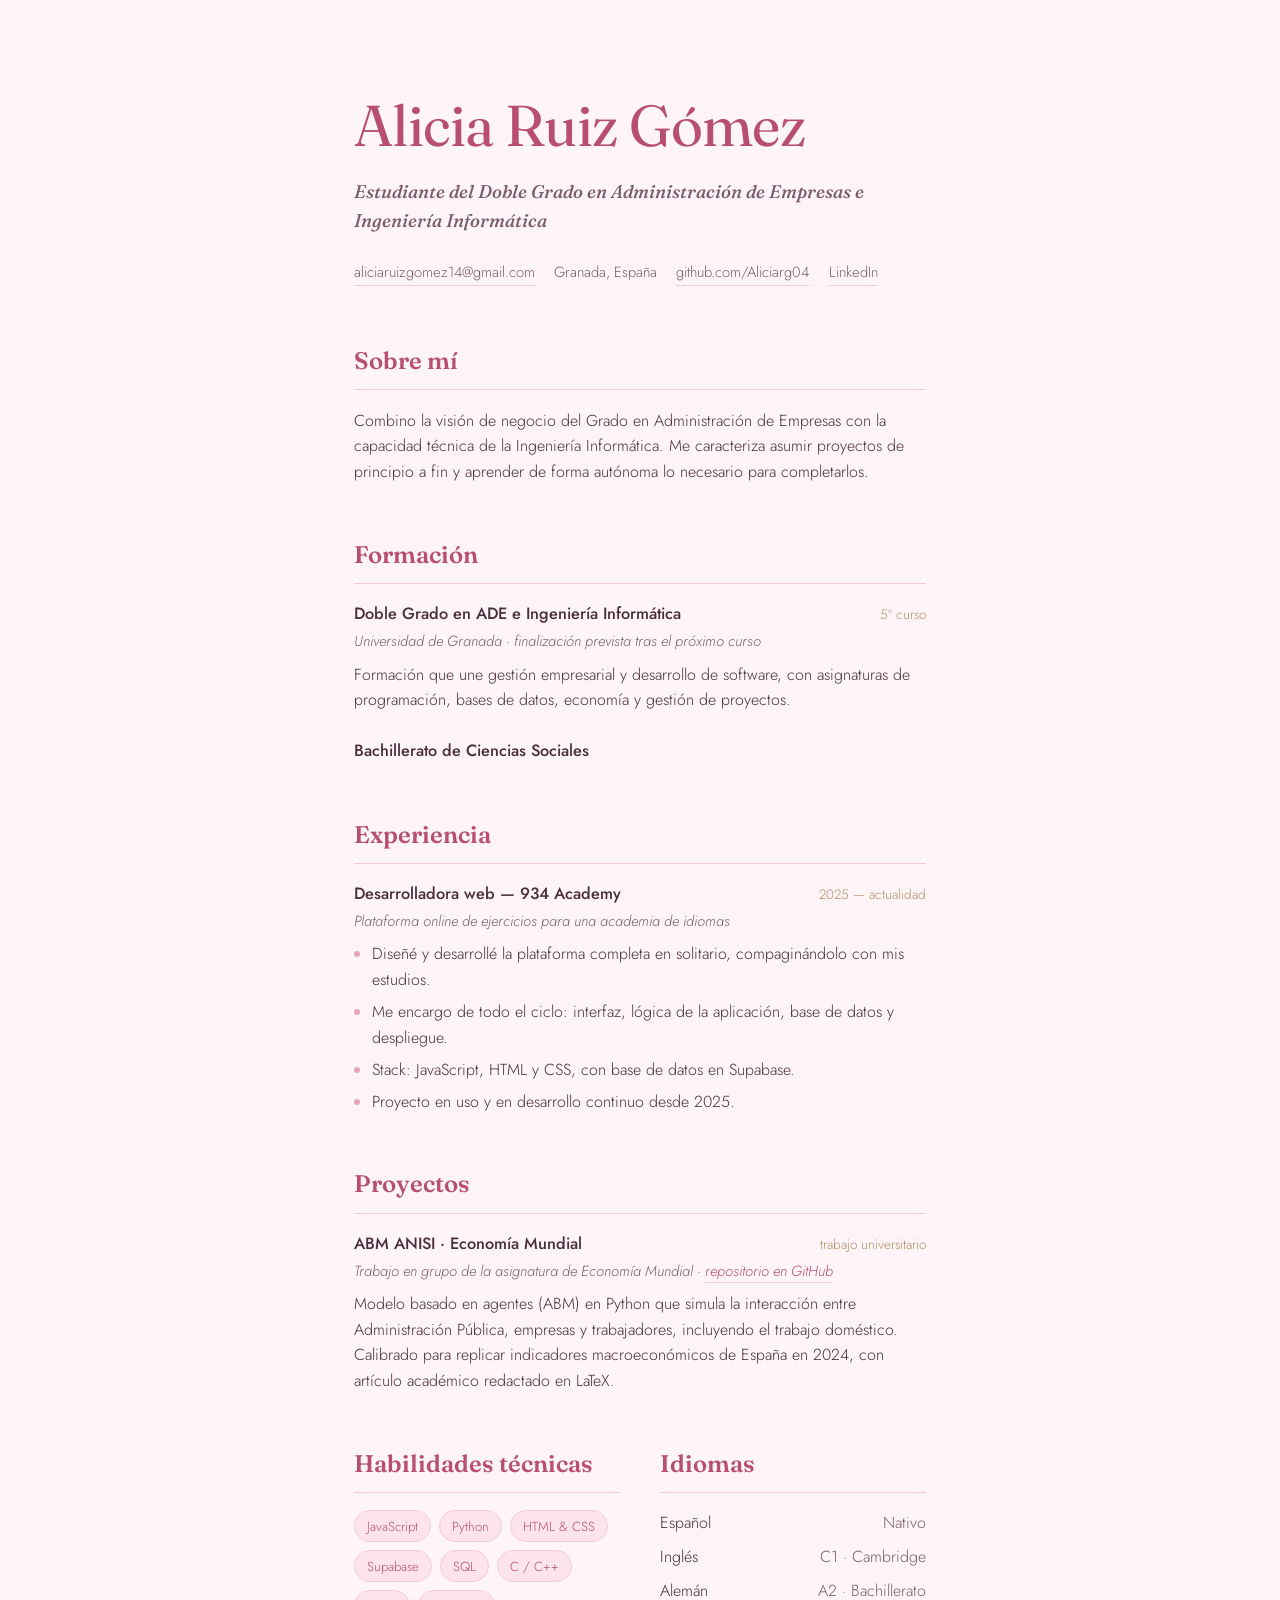
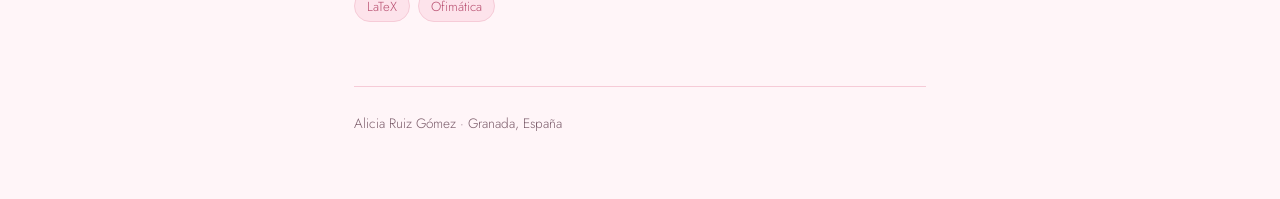
==== index.html @ aee4024d "Add files via upload" ====
<!DOCTYPE html>
<html lang="es">
<head>
<meta charset="UTF-8" />
<meta name="viewport" content="width=device-width, initial-scale=1, viewport-fit=cover" />
<title>Alicia Ruiz Gómez · CV</title>
<meta name="description" content="Estudiante del Doble Grado en ADE e Ingeniería Informática (UGR). Desarrolladora web. Granada.">
<meta name="color-scheme" content="light dark">
<link rel="preconnect" href="https://fonts.googleapis.com">
<link rel="preconnect" href="https://fonts.gstatic.com" crossorigin>
<link href="https://fonts.googleapis.com/css2?family=Fraunces:ital,opsz,wght@0,9..144,400;0,9..144,600;1,9..144,500&family=Jost:wght@300;400;500&display=swap" rel="stylesheet">
<style>
  :root {
    --bg: #FFF5F8;
    --bg-soft: #FDE3EB;
    --ink: #4A2F3B;
    --ink-soft: #7C5D6B;
    --rose: #EBA3B8;
    --rose-deep: #B84F70;
    --gold: #B58D62;
    --line: #F6CBD7;
    box-sizing: border-box;
    padding-top: env(safe-area-inset-top, 0px);
    padding-bottom: env(safe-area-inset-bottom, 0px);
  }
  @media (prefers-color-scheme: dark) {
    :root:not([data-theme="light"]) {
      --bg: #2B1B23;
      --bg-soft: #3A222D;
      --ink: #F3E7E4;
      --ink-soft: #D3B8C3;
      --rose: #F2A9BC;
      --rose-deep: #F7BFCE;
      --gold: #C9A870;
      --line: #5A3441;
    }
  }
  :root[data-theme="dark"] {
    --bg: #2B1B23;
    --bg-soft: #3A222D;
    --ink: #F3E7E4;
    --ink-soft: #D3B8C3;
    --rose: #F2A9BC;
    --rose-deep: #F7BFCE;
    --gold: #C9A870;
    --line: #5A3441;
  }
  * { box-sizing: border-box; }
  html { scroll-padding-top: env(safe-area-inset-top, 0px); }
  html, body { height: 100%; }
  body {
    margin: 0;
    background: var(--bg);
    color: var(--ink);
    font-family: 'Jost', sans-serif;
    font-weight: 300;
    line-height: 1.6;
    -webkit-font-smoothing: antialiased;
  }
  .wrap {
    max-width: 620px;
    margin: 0 auto;
    padding: 5rem 1.5rem 4rem;
  }
  header {
    margin-bottom: 3.5rem;
  }
  h1 {
    font-family: 'Fraunces', serif;
    font-weight: 400;
    font-size: clamp(2.6rem, 8vw, 3.6rem);
    margin: 0 0 .3rem;
    color: var(--rose-deep);
    letter-spacing: -0.01em;
  }
  .tagline {
    font-family: 'Fraunces', serif;
    font-style: italic;
    font-weight: 500;
    font-size: 1.15rem;
    color: var(--ink-soft);
    margin: 0 0 1.6rem;
  }
  .meta {
    display: flex;
    flex-wrap: wrap;
    gap: .4rem 1.2rem;
    font-size: .92rem;
    color: var(--ink-soft);
  }
  .meta a { color: var(--ink-soft); }
  .meta span.pending { color: var(--rose); font-style: italic; }
  a { color: var(--rose-deep); text-decoration: none; border-bottom: 1px solid var(--line); }
  a:hover { border-color: var(--rose-deep); }

  section { margin: 3.2rem 0; }
  section h2 {
    font-family: 'Fraunces', serif;
    font-weight: 600;
    font-size: 1.5rem;
    color: var(--rose-deep);
    margin: 0 0 1.1rem;
    padding-bottom: .55rem;
    border-bottom: 1px solid var(--line);
  }
  p { margin: 0 0 .9rem; max-width: 62ch; }
  .entry { margin-bottom: 1.6rem; }
  .entry:last-child { margin-bottom: 0; }
  .entry-head {
    display: flex;
    justify-content: space-between;
    align-items: baseline;
    gap: 1rem;
    flex-wrap: wrap;
  }
  .entry-title { font-weight: 500; color: var(--ink); font-size: 1.02rem; }
  .entry-when { color: var(--gold); font-size: .85rem; white-space: nowrap; }
  .entry-sub { color: var(--ink-soft); font-style: italic; font-size: .92rem; margin: .15rem 0 .5rem; }
  ul { margin: .3rem 0 0; padding-left: 1.1rem; }
  li { margin-bottom: .4rem; color: var(--ink); }
  li::marker { color: var(--rose); }

  .grid-two {
    display: grid;
    grid-template-columns: 1fr 1fr;
    gap: 2rem 2.5rem;
  }
  .taglist { display: flex; flex-wrap: wrap; gap: .5rem; margin-top: .4rem; }
  .tag {
    font-size: .82rem;
    padding: .28rem .75rem;
    border-radius: 999px;
    background: var(--bg-soft);
    color: var(--rose-deep);
    border: 1px solid var(--line);
  }
  .lang-row { display: flex; justify-content: space-between; max-width: 320px; margin-bottom: .5rem; }
  .lang-row span:last-child { color: var(--ink-soft); }

  footer {
    margin-top: 4rem;
    padding-top: 1.6rem;
    border-top: 1px solid var(--line);
    color: var(--ink-soft);
    font-size: .85rem;
  }

  @media print {
    :root { --bg: #fff; --bg-soft: #fde9ef; --ink: #2a1f26; --ink-soft: #5a4853; --rose-deep: #B84F70; --line: #f0c9d3; }
    html, body { height: auto; }
    .wrap { padding: 0; max-width: none; }
    section { margin: 1.6rem 0; break-inside: avoid; }
    header { margin-bottom: 1.8rem; }
    a { border: 0; }
    footer { display: none; }
  }

  @media (max-width: 560px) {
    .grid-two { grid-template-columns: 1fr; }
    .wrap { padding-top: 3.5rem; }
  }
</style>
</head>
<body>
<div class="wrap">

  <header>
    <h1>Alicia Ruiz Gómez</h1>
    <p class="tagline">Estudiante del Doble Grado en Administración de Empresas e Ingeniería Informática</p>
    <div class="meta">
      <a href="mailto:aliciaruizgomez14@gmail.com">aliciaruizgomez14@gmail.com</a>
      <span>Granada, España</span>
      <a href="https://github.com/Aliciarg04" target="_blank" rel="noopener">github.com/Aliciarg04</a>
      <a href="https://www.linkedin.com/in/alicia-ruiz-g%C3%B3mez-1591bb43b/" target="_blank" rel="noopener">LinkedIn</a>
    </div>
  </header>

  <section id="sobre-mi">
    <h2>Sobre mí</h2>
    <p>Combino la visión de negocio del Grado en Administración de Empresas con la capacidad técnica de la Ingeniería Informática. Me caracteriza asumir proyectos de principio a fin y aprender de forma autónoma lo necesario para completarlos.</p>
  </section>

  <section id="formacion">
    <h2>Formación</h2>
    <div class="entry">
      <div class="entry-head">
        <span class="entry-title">Doble Grado en ADE e Ingeniería Informática</span>
        <span class="entry-when">5º curso</span>
      </div>
      <p class="entry-sub">Universidad de Granada · finalización prevista tras el próximo curso</p>
      <p>Formación que une gestión empresarial y desarrollo de software, con asignaturas de programación, bases de datos, economía y gestión de proyectos.</p>
    </div>
    <div class="entry">
      <div class="entry-head">
        <span class="entry-title">Bachillerato de Ciencias Sociales</span>
      </div>
    </div>
  </section>

  <section id="experiencia">
    <h2>Experiencia</h2>
    <div class="entry">
      <div class="entry-head">
        <span class="entry-title">Desarrolladora web — 934 Academy</span>
        <span class="entry-when">2025 — actualidad</span>
      </div>
      <p class="entry-sub">Plataforma online de ejercicios para una academia de idiomas</p>
      <ul>
        <li>Diseñé y desarrollé la plataforma completa en solitario, compaginándolo con mis estudios.</li>
        <li>Me encargo de todo el ciclo: interfaz, lógica de la aplicación, base de datos y despliegue.</li>
        <li>Stack: JavaScript, HTML y CSS, con base de datos en Supabase.</li>
        <li>Proyecto en uso y en desarrollo continuo desde 2025.</li>
      </ul>
    </div>
  </section>

  <section id="proyectos">
    <h2>Proyectos</h2>
    <div class="entry">
      <div class="entry-head">
        <span class="entry-title">ABM ANISI · Economía Mundial</span>
        <span class="entry-when">trabajo universitario</span>
      </div>
      <p class="entry-sub">Trabajo en grupo de la asignatura de Economía Mundial · <a href="https://github.com/Aliciarg04/abm-anisi-spain" target="_blank" rel="noopener">repositorio en GitHub</a></p>
      <p>Modelo basado en agentes (ABM) en Python que simula la interacción entre Administración Pública, empresas y trabajadores, incluyendo el trabajo doméstico. Calibrado para replicar indicadores macroeconómicos de España en 2024, con artículo académico redactado en LaTeX.</p>
    </div>
  </section>

  <section id="detalle">
    <div class="grid-two">
      <div>
        <h2>Habilidades técnicas</h2>
        <div class="taglist">
          <span class="tag">JavaScript</span>
          <span class="tag">Python</span>
          <span class="tag">HTML &amp; CSS</span>
          <span class="tag">Supabase</span>
          <span class="tag">SQL</span>
          <span class="tag">C / C++</span>
          <span class="tag">LaTeX</span>
          <span class="tag">Ofimática</span>
        </div>
      </div>
      <div>
        <h2>Idiomas</h2>
        <div class="lang-row"><span>Español</span><span>Nativo</span></div>
        <div class="lang-row"><span>Inglés</span><span>C1 · Cambridge</span></div>
        <div class="lang-row"><span>Alemán</span><span>A2 · Bachillerato</span></div>
      </div>
    </div>
  </section>

  <footer>
    Alicia Ruiz Gómez · Granada, España
  </footer>

</div>
</body>
</html>
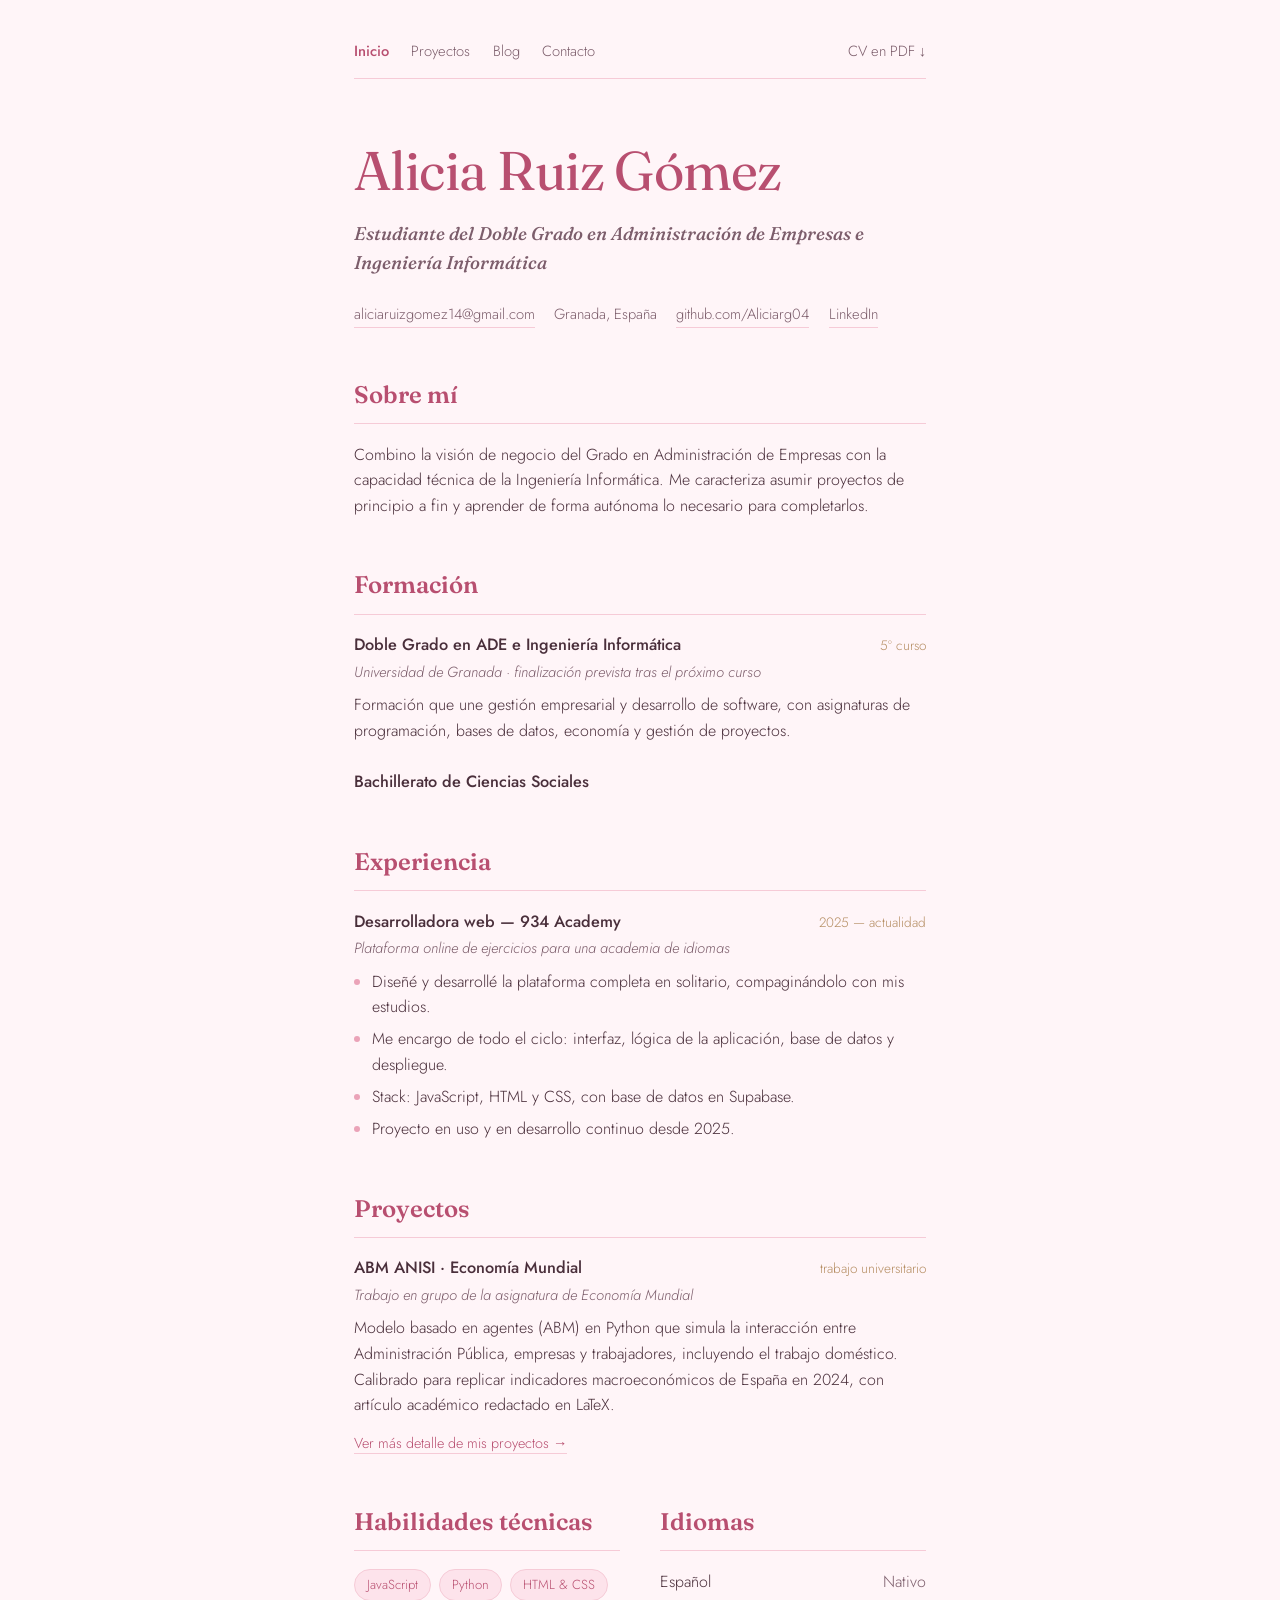
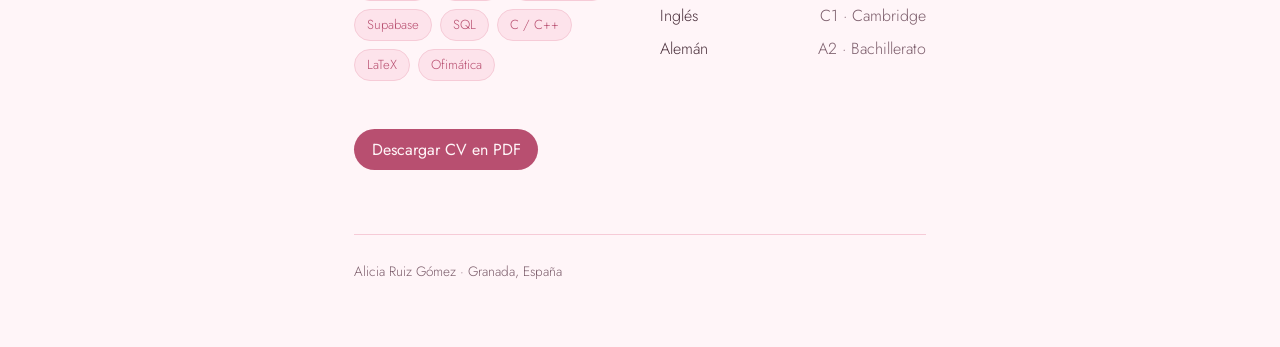
==== commit cbb7fb2c: "Add files via upload" ====
--- a/index.html
+++ b/index.html
@@ -1,259 +1,34 @@
 <!DOCTYPE html>
-<html lang="es">
-<head>
-<meta charset="UTF-8" />
-<meta name="viewport" content="width=device-width, initial-scale=1, viewport-fit=cover" />
-<title>Alicia Ruiz Gómez · CV</title>
-<meta name="description" content="Estudiante del Doble Grado en ADE e Ingeniería Informática (UGR). Desarrolladora web. Granada.">
-<meta name="color-scheme" content="light dark">
-<link rel="preconnect" href="https://fonts.googleapis.com">
-<link rel="preconnect" href="https://fonts.gstatic.com" crossorigin>
-<link href="https://fonts.googleapis.com/css2?family=Fraunces:ital,opsz,wght@0,9..144,400;0,9..144,600;1,9..144,500&family=Jost:wght@300;400;500&display=swap" rel="stylesheet">
-<style>
-  :root {
-    --bg: #FFF5F8;
-    --bg-soft: #FDE3EB;
-    --ink: #4A2F3B;
-    --ink-soft: #7C5D6B;
-    --rose: #EBA3B8;
-    --rose-deep: #B84F70;
-    --gold: #B58D62;
-    --line: #F6CBD7;
-    box-sizing: border-box;
-    padding-top: env(safe-area-inset-top, 0px);
-    padding-bottom: env(safe-area-inset-bottom, 0px);
-  }
-  @media (prefers-color-scheme: dark) {
-    :root:not([data-theme="light"]) {
-      --bg: #2B1B23;
-      --bg-soft: #3A222D;
-      --ink: #F3E7E4;
-      --ink-soft: #D3B8C3;
-      --rose: #F2A9BC;
-      --rose-deep: #F7BFCE;
-      --gold: #C9A870;
-      --line: #5A3441;
-    }
-  }
-  :root[data-theme="dark"] {
-    --bg: #2B1B23;
-    --bg-soft: #3A222D;
-    --ink: #F3E7E4;
-    --ink-soft: #D3B8C3;
-    --rose: #F2A9BC;
-    --rose-deep: #F7BFCE;
-    --gold: #C9A870;
-    --line: #5A3441;
-  }
-  * { box-sizing: border-box; }
-  html { scroll-padding-top: env(safe-area-inset-top, 0px); }
-  html, body { height: 100%; }
-  body {
-    margin: 0;
-    background: var(--bg);
-    color: var(--ink);
-    font-family: 'Jost', sans-serif;
-    font-weight: 300;
-    line-height: 1.6;
-    -webkit-font-smoothing: antialiased;
-  }
-  .wrap {
-    max-width: 620px;
-    margin: 0 auto;
-    padding: 5rem 1.5rem 4rem;
-  }
-  header {
-    margin-bottom: 3.5rem;
-  }
-  h1 {
-    font-family: 'Fraunces', serif;
-    font-weight: 400;
-    font-size: clamp(2.6rem, 8vw, 3.6rem);
-    margin: 0 0 .3rem;
-    color: var(--rose-deep);
-    letter-spacing: -0.01em;
-  }
-  .tagline {
-    font-family: 'Fraunces', serif;
-    font-style: italic;
-    font-weight: 500;
-    font-size: 1.15rem;
-    color: var(--ink-soft);
-    margin: 0 0 1.6rem;
-  }
-  .meta {
-    display: flex;
-    flex-wrap: wrap;
-    gap: .4rem 1.2rem;
-    font-size: .92rem;
-    color: var(--ink-soft);
-  }
-  .meta a { color: var(--ink-soft); }
-  .meta span.pending { color: var(--rose); font-style: italic; }
-  a { color: var(--rose-deep); text-decoration: none; border-bottom: 1px solid var(--line); }
-  a:hover { border-color: var(--rose-deep); }
+<html lang="es"><head><meta charset="UTF-8"><meta name="viewport" content="width=device-width, initial-scale=1, viewport-fit=cover">
+<title>Alicia Ruiz Gómez · CV</title><meta name="description" content="Estudiante del Doble Grado en ADE e Ingeniería Informática (UGR). Desarrolladora web. Granada."><meta name="color-scheme" content="light dark">
+<link rel="preconnect" href="https://fonts.googleapis.com"><link rel="preconnect" href="https://fonts.gstatic.com" crossorigin><link href="https://fonts.googleapis.com/css2?family=Fraunces:ital,opsz,wght@0,9..144,400;0,9..144,600;1,9..144,500&family=Jost:wght@300;400;500&display=swap" rel="stylesheet"><link rel="stylesheet" href="style.css"></head><body><div class="wrap">
+<nav><a href="index.html" aria-current="page">Inicio</a><a href="proyectos.html">Proyectos</a><a href="blog.html">Blog</a><a href="contacto.html">Contacto</a><a class="pdf" href="CV_Alicia_Ruiz_Gomez.pdf" download>CV en PDF ↓</a></nav>
 
-  section { margin: 3.2rem 0; }
-  section h2 {
-    font-family: 'Fraunces', serif;
-    font-weight: 600;
-    font-size: 1.5rem;
-    color: var(--rose-deep);
-    margin: 0 0 1.1rem;
-    padding-bottom: .55rem;
-    border-bottom: 1px solid var(--line);
-  }
-  p { margin: 0 0 .9rem; max-width: 62ch; }
-  .entry { margin-bottom: 1.6rem; }
-  .entry:last-child { margin-bottom: 0; }
-  .entry-head {
-    display: flex;
-    justify-content: space-between;
-    align-items: baseline;
-    gap: 1rem;
-    flex-wrap: wrap;
-  }
-  .entry-title { font-weight: 500; color: var(--ink); font-size: 1.02rem; }
-  .entry-when { color: var(--gold); font-size: .85rem; white-space: nowrap; }
-  .entry-sub { color: var(--ink-soft); font-style: italic; font-size: .92rem; margin: .15rem 0 .5rem; }
-  ul { margin: .3rem 0 0; padding-left: 1.1rem; }
-  li { margin-bottom: .4rem; color: var(--ink); }
-  li::marker { color: var(--rose); }
-
-  .grid-two {
-    display: grid;
-    grid-template-columns: 1fr 1fr;
-    gap: 2rem 2.5rem;
-  }
-  .taglist { display: flex; flex-wrap: wrap; gap: .5rem; margin-top: .4rem; }
-  .tag {
-    font-size: .82rem;
-    padding: .28rem .75rem;
-    border-radius: 999px;
-    background: var(--bg-soft);
-    color: var(--rose-deep);
-    border: 1px solid var(--line);
-  }
-  .lang-row { display: flex; justify-content: space-between; max-width: 320px; margin-bottom: .5rem; }
-  .lang-row span:last-child { color: var(--ink-soft); }
-
-  footer {
-    margin-top: 4rem;
-    padding-top: 1.6rem;
-    border-top: 1px solid var(--line);
-    color: var(--ink-soft);
-    font-size: .85rem;
-  }
-
-  @media print {
-    :root { --bg: #fff; --bg-soft: #fde9ef; --ink: #2a1f26; --ink-soft: #5a4853; --rose-deep: #B84F70; --line: #f0c9d3; }
-    html, body { height: auto; }
-    .wrap { padding: 0; max-width: none; }
-    section { margin: 1.6rem 0; break-inside: avoid; }
-    header { margin-bottom: 1.8rem; }
-    a { border: 0; }
-    footer { display: none; }
-  }
-
-  @media (max-width: 560px) {
-    .grid-two { grid-template-columns: 1fr; }
-    .wrap { padding-top: 3.5rem; }
-  }
-</style>
-</head>
-<body>
-<div class="wrap">
-
-  <header>
-    <h1>Alicia Ruiz Gómez</h1>
-    <p class="tagline">Estudiante del Doble Grado en Administración de Empresas e Ingeniería Informática</p>
-    <div class="meta">
-      <a href="mailto:aliciaruizgomez14@gmail.com">aliciaruizgomez14@gmail.com</a>
-      <span>Granada, España</span>
-      <a href="https://github.com/Aliciarg04" target="_blank" rel="noopener">github.com/Aliciarg04</a>
-      <a href="https://www.linkedin.com/in/alicia-ruiz-g%C3%B3mez-1591bb43b/" target="_blank" rel="noopener">LinkedIn</a>
-    </div>
-  </header>
-
-  <section id="sobre-mi">
-    <h2>Sobre mí</h2>
-    <p>Combino la visión de negocio del Grado en Administración de Empresas con la capacidad técnica de la Ingeniería Informática. Me caracteriza asumir proyectos de principio a fin y aprender de forma autónoma lo necesario para completarlos.</p>
-  </section>
-
-  <section id="formacion">
-    <h2>Formación</h2>
-    <div class="entry">
-      <div class="entry-head">
-        <span class="entry-title">Doble Grado en ADE e Ingeniería Informática</span>
-        <span class="entry-when">5º curso</span>
-      </div>
-      <p class="entry-sub">Universidad de Granada · finalización prevista tras el próximo curso</p>
-      <p>Formación que une gestión empresarial y desarrollo de software, con asignaturas de programación, bases de datos, economía y gestión de proyectos.</p>
-    </div>
-    <div class="entry">
-      <div class="entry-head">
-        <span class="entry-title">Bachillerato de Ciencias Sociales</span>
-      </div>
-    </div>
-  </section>
-
-  <section id="experiencia">
-    <h2>Experiencia</h2>
-    <div class="entry">
-      <div class="entry-head">
-        <span class="entry-title">Desarrolladora web — 934 Academy</span>
-        <span class="entry-when">2025 — actualidad</span>
-      </div>
-      <p class="entry-sub">Plataforma online de ejercicios para una academia de idiomas</p>
-      <ul>
-        <li>Diseñé y desarrollé la plataforma completa en solitario, compaginándolo con mis estudios.</li>
-        <li>Me encargo de todo el ciclo: interfaz, lógica de la aplicación, base de datos y despliegue.</li>
-        <li>Stack: JavaScript, HTML y CSS, con base de datos en Supabase.</li>
-        <li>Proyecto en uso y en desarrollo continuo desde 2025.</li>
-      </ul>
-    </div>
-  </section>
-
-  <section id="proyectos">
-    <h2>Proyectos</h2>
-    <div class="entry">
-      <div class="entry-head">
-        <span class="entry-title">ABM ANISI · Economía Mundial</span>
-        <span class="entry-when">trabajo universitario</span>
-      </div>
-      <p class="entry-sub">Trabajo en grupo de la asignatura de Economía Mundial · <a href="https://github.com/Aliciarg04/abm-anisi-spain" target="_blank" rel="noopener">repositorio en GitHub</a></p>
-      <p>Modelo basado en agentes (ABM) en Python que simula la interacción entre Administración Pública, empresas y trabajadores, incluyendo el trabajo doméstico. Calibrado para replicar indicadores macroeconómicos de España en 2024, con artículo académico redactado en LaTeX.</p>
-    </div>
-  </section>
-
-  <section id="detalle">
-    <div class="grid-two">
-      <div>
-        <h2>Habilidades técnicas</h2>
-        <div class="taglist">
-          <span class="tag">JavaScript</span>
-          <span class="tag">Python</span>
-          <span class="tag">HTML &amp; CSS</span>
-          <span class="tag">Supabase</span>
-          <span class="tag">SQL</span>
-          <span class="tag">C / C++</span>
-          <span class="tag">LaTeX</span>
-          <span class="tag">Ofimática</span>
-        </div>
-      </div>
-      <div>
-        <h2>Idiomas</h2>
-        <div class="lang-row"><span>Español</span><span>Nativo</span></div>
-        <div class="lang-row"><span>Inglés</span><span>C1 · Cambridge</span></div>
-        <div class="lang-row"><span>Alemán</span><span>A2 · Bachillerato</span></div>
-      </div>
-    </div>
-  </section>
-
-  <footer>
-    Alicia Ruiz Gómez · Granada, España
-  </footer>
-
-</div>
-</body>
-</html>
+<header><h1>Alicia Ruiz Gómez</h1>
+<p class="tagline">Estudiante del Doble Grado en Administración de Empresas e Ingeniería Informática</p>
+<div class="meta"><a href="mailto:aliciaruizgomez14@gmail.com">aliciaruizgomez14@gmail.com</a><span>Granada, España</span>
+<a href="https://github.com/Aliciarg04" target="_blank" rel="noopener">github.com/Aliciarg04</a>
+<a href="https://www.linkedin.com/in/alicia-ruiz-g%C3%B3mez-1591bb43b/" target="_blank" rel="noopener">LinkedIn</a></div></header>
+<section><h2>Sobre mí</h2><p>Combino la visión de negocio del Grado en Administración de Empresas con la capacidad técnica de la Ingeniería Informática. Me caracteriza asumir proyectos de principio a fin y aprender de forma autónoma lo necesario para completarlos.</p></section>
+<section><h2>Formación</h2>
+<div class="entry"><div class="entry-head"><span class="entry-title">Doble Grado en ADE e Ingeniería Informática</span><span class="entry-when">5º curso</span></div>
+<p class="entry-sub">Universidad de Granada · finalización prevista tras el próximo curso</p>
+<p>Formación que une gestión empresarial y desarrollo de software, con asignaturas de programación, bases de datos, economía y gestión de proyectos.</p></div>
+<div class="entry"><div class="entry-head"><span class="entry-title">Bachillerato de Ciencias Sociales</span></div></div></section>
+<section><h2>Experiencia</h2>
+<div class="entry"><div class="entry-head"><span class="entry-title">Desarrolladora web — 934 Academy</span><span class="entry-when">2025 — actualidad</span></div>
+<p class="entry-sub">Plataforma online de ejercicios para una academia de idiomas</p>
+<ul><li>Diseñé y desarrollé la plataforma completa en solitario, compaginándolo con mis estudios.</li>
+<li>Me encargo de todo el ciclo: interfaz, lógica de la aplicación, base de datos y despliegue.</li>
+<li>Stack: JavaScript, HTML y CSS, con base de datos en Supabase.</li>
+<li>Proyecto en uso y en desarrollo continuo desde 2025.</li></ul></div></section>
+<section><h2>Proyectos</h2>
+<div class="entry"><div class="entry-head"><span class="entry-title">ABM ANISI · Economía Mundial</span><span class="entry-when">trabajo universitario</span></div>
+<p class="entry-sub">Trabajo en grupo de la asignatura de Economía Mundial</p>
+<p>Modelo basado en agentes (ABM) en Python que simula la interacción entre Administración Pública, empresas y trabajadores, incluyendo el trabajo doméstico. Calibrado para replicar indicadores macroeconómicos de España en 2024, con artículo académico redactado en LaTeX.</p>
+<p class="note"><a href="proyectos.html">Ver más detalle de mis proyectos →</a></p></div></section>
+<section><div class="grid-two"><div><h2>Habilidades técnicas</h2><div class="taglist">
+<span class="tag">JavaScript</span><span class="tag">Python</span><span class="tag">HTML &amp; CSS</span><span class="tag">Supabase</span><span class="tag">SQL</span><span class="tag">C / C++</span><span class="tag">LaTeX</span><span class="tag">Ofimática</span></div></div>
+<div><h2>Idiomas</h2><div class="lang-row"><span>Español</span><span>Nativo</span></div><div class="lang-row"><span>Inglés</span><span>C1 · Cambridge</span></div><div class="lang-row"><span>Alemán</span><span>A2 · Bachillerato</span></div></div></div></section>
+<p><a class="btn" href="CV_Alicia_Ruiz_Gomez.pdf" download>Descargar CV en PDF</a></p>
+<footer>Alicia Ruiz Gómez · Granada, España</footer></div></body></html>
--- a/style.css
+++ b/style.css
@@ -0,0 +1,56 @@
+:root {
+  --bg:#FFF5F8; --bg-soft:#FDE3EB; --ink:#4A2F3B; --ink-soft:#7C5D6B;
+  --rose:#EBA3B8; --rose-deep:#B84F70; --gold:#B58D62; --line:#F6CBD7;
+  box-sizing:border-box; padding-top:env(safe-area-inset-top,0px); padding-bottom:env(safe-area-inset-bottom,0px);
+}
+@media (prefers-color-scheme: dark){
+  :root{ --bg:#2B1B23; --bg-soft:#3A222D; --ink:#F3E7E4; --ink-soft:#D3B8C3; --rose:#F2A9BC; --rose-deep:#F7BFCE; --gold:#C9A870; --line:#5A3441; }
+}
+*{box-sizing:border-box}
+html{scroll-padding-top:env(safe-area-inset-top,0px)}
+body{margin:0;background:var(--bg);color:var(--ink);font-family:'Jost',sans-serif;font-weight:300;line-height:1.6;-webkit-font-smoothing:antialiased}
+.wrap{max-width:620px;margin:0 auto;padding:2.5rem 1.5rem 4rem}
+a{color:var(--rose-deep);text-decoration:none;border-bottom:1px solid var(--line)}
+a:hover{border-color:var(--rose-deep)}
+nav{display:flex;flex-wrap:wrap;gap:.4rem 1.4rem;font-size:.92rem;margin-bottom:3rem;padding-bottom:.9rem;border-bottom:1px solid var(--line)}
+nav a{border:0;color:var(--ink-soft)}
+nav a[aria-current="page"]{color:var(--rose-deep);font-weight:500}
+nav a.pdf{margin-left:auto}
+h1{font-family:'Fraunces',serif;font-weight:400;font-size:clamp(2.4rem,8vw,3.4rem);margin:0 0 .3rem;color:var(--rose-deep);letter-spacing:-.01em}
+.tagline{font-family:'Fraunces',serif;font-style:italic;font-weight:500;font-size:1.15rem;color:var(--ink-soft);margin:0 0 1.6rem}
+.meta{display:flex;flex-wrap:wrap;gap:.4rem 1.2rem;font-size:.92rem;color:var(--ink-soft)}
+.meta a{color:var(--ink-soft)}
+header{margin-bottom:3rem}
+section{margin:3rem 0}
+h2{font-family:'Fraunces',serif;font-weight:600;font-size:1.5rem;color:var(--rose-deep);margin:0 0 1.1rem;padding-bottom:.55rem;border-bottom:1px solid var(--line)}
+h3{font-family:'Fraunces',serif;font-weight:600;font-size:1.2rem;color:var(--ink);margin:1.6rem 0 .4rem}
+p{margin:0 0 .9rem;max-width:62ch}
+ul{margin:.3rem 0 1rem;padding-left:1.1rem} li{margin-bottom:.4rem} li::marker{color:var(--rose)}
+.entry{margin-bottom:1.6rem}
+.entry-head{display:flex;justify-content:space-between;align-items:baseline;gap:1rem;flex-wrap:wrap}
+.entry-title{font-weight:500;color:var(--ink);font-size:1.02rem}
+.entry-when{color:var(--gold);font-size:.85rem;white-space:nowrap}
+.entry-sub{color:var(--ink-soft);font-style:italic;font-size:.92rem;margin:.15rem 0 .5rem}
+.grid-two{display:grid;grid-template-columns:1fr 1fr;gap:2rem 2.5rem}
+.taglist{display:flex;flex-wrap:wrap;gap:.5rem;margin-top:.4rem}
+.tag{font-size:.82rem;padding:.28rem .75rem;border-radius:999px;background:var(--bg-soft);color:var(--rose-deep);border:1px solid var(--line)}
+.lang-row{display:flex;justify-content:space-between;max-width:320px;margin-bottom:.5rem}
+.lang-row span:last-child{color:var(--ink-soft)}
+.btn{display:inline-block;padding:.5rem 1.1rem;border-radius:999px;background:var(--rose-deep);color:var(--bg);border:0;font-weight:400}
+.btn:hover{opacity:.9}
+.card{padding:1.3rem 1.4rem;border:1px solid var(--line);border-radius:14px;background:var(--bg-soft);margin-bottom:1.4rem}
+.card h3{margin-top:0}
+.card dl{margin:.8rem 0 0;display:grid;grid-template-columns:max-content 1fr;gap:.35rem 1rem;font-size:.92rem}
+.card dt{color:var(--gold)} .card dd{margin:0}
+.posts{list-style:none;padding:0} .posts li{display:flex;justify-content:space-between;gap:1rem;flex-wrap:wrap;padding:.8rem 0;border-bottom:1px solid var(--line);margin:0}
+.posts .date{color:var(--gold);font-size:.85rem}
+.note{color:var(--ink-soft);font-size:.9rem}
+footer{margin-top:4rem;padding-top:1.6rem;border-top:1px solid var(--line);color:var(--ink-soft);font-size:.85rem}
+@media print{
+  :root{--bg:#fff;--bg-soft:#fde9ef;--ink:#2a1f26;--ink-soft:#5a4853;--rose-deep:#B84F70;--line:#f0c9d3}
+  html{font-size:13px} .wrap{padding:0;max-width:none} nav,footer,.btn,.note a{display:none} a{border:0}
+  header{margin-bottom:1.2rem} h1{font-size:2.3rem} .tagline{margin-bottom:.8rem;font-size:1rem}
+  section{margin:1.1rem 0;break-inside:avoid} h2{font-size:1.15rem;margin-bottom:.6rem;padding-bottom:.3rem}
+  p{margin-bottom:.5rem} .entry{margin-bottom:.9rem} li{margin-bottom:.2rem}
+}
+@media(max-width:560px){.grid-two{grid-template-columns:1fr}.wrap{padding-top:1.8rem}nav a.pdf{margin-left:0}}
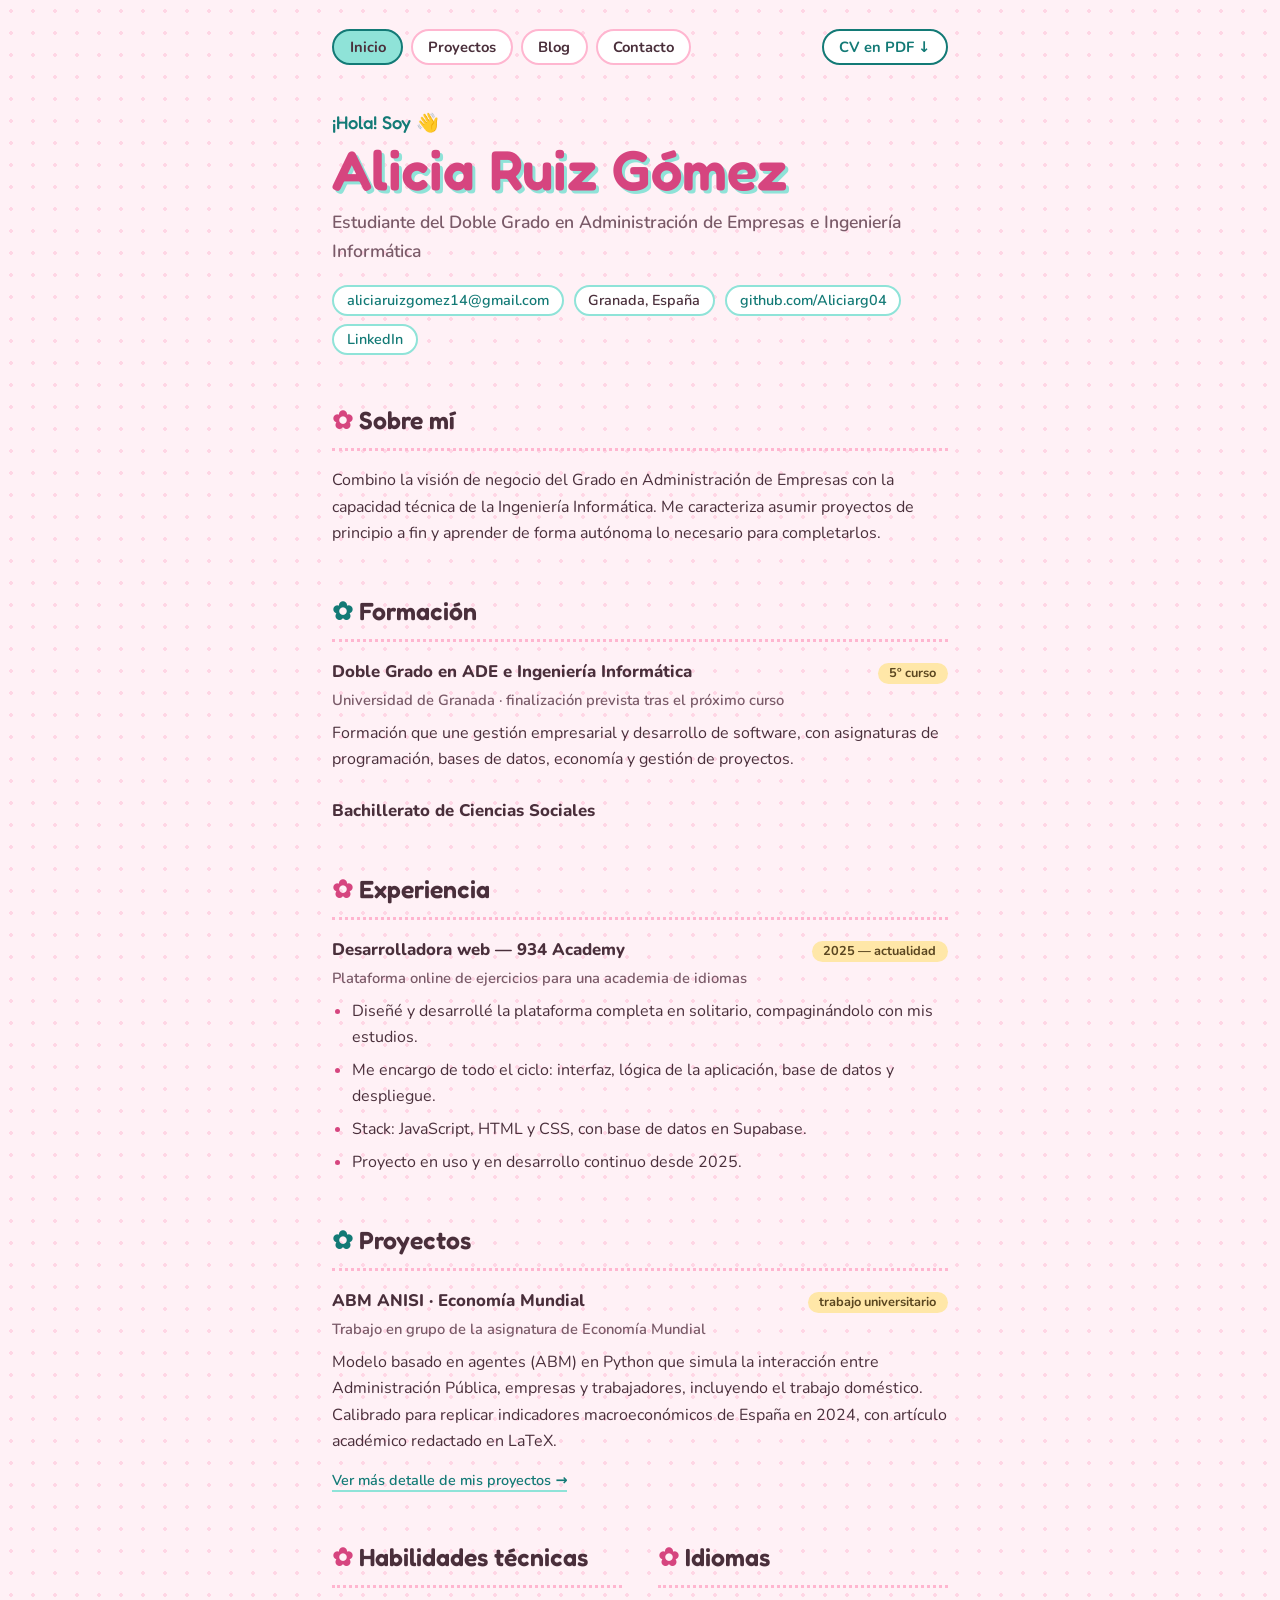
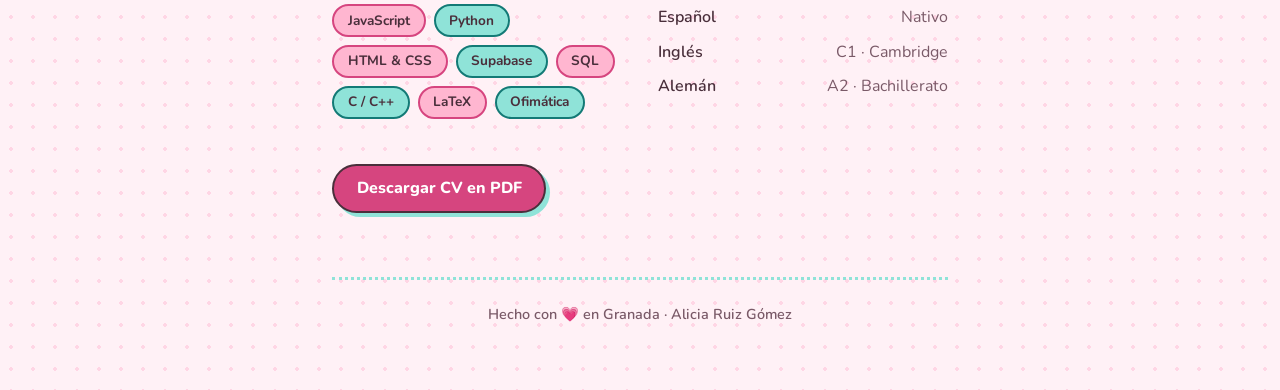
==== commit f34f8c4b: "Add files via upload" ====
--- a/index.html
+++ b/index.html
@@ -1,10 +1,10 @@
 <!DOCTYPE html>
 <html lang="es"><head><meta charset="UTF-8"><meta name="viewport" content="width=device-width, initial-scale=1, viewport-fit=cover">
 <title>Alicia Ruiz Gómez · CV</title><meta name="description" content="Estudiante del Doble Grado en ADE e Ingeniería Informática (UGR). Desarrolladora web. Granada."><meta name="color-scheme" content="light dark">
-<link rel="preconnect" href="https://fonts.googleapis.com"><link rel="preconnect" href="https://fonts.gstatic.com" crossorigin><link href="https://fonts.googleapis.com/css2?family=Fraunces:ital,opsz,wght@0,9..144,400;0,9..144,600;1,9..144,500&family=Jost:wght@300;400;500&display=swap" rel="stylesheet"><link rel="stylesheet" href="style.css"></head><body><div class="wrap">
+<link rel="preconnect" href="https://fonts.googleapis.com"><link rel="preconnect" href="https://fonts.gstatic.com" crossorigin><link href="https://fonts.googleapis.com/css2?family=Fredoka:wght@500;600&family=Nunito:wght@400;600;700;800&display=swap" rel="stylesheet"><link rel="stylesheet" href="style.css"></head><body><div class="wrap">
 <nav><a href="index.html" aria-current="page">Inicio</a><a href="proyectos.html">Proyectos</a><a href="blog.html">Blog</a><a href="contacto.html">Contacto</a><a class="pdf" href="CV_Alicia_Ruiz_Gomez.pdf" download>CV en PDF ↓</a></nav>
 
-<header><h1>Alicia Ruiz Gómez</h1>
+<header><p class="kicker">¡Hola! Soy <span class="wave">👋</span></p><h1>Alicia Ruiz Gómez</h1>
 <p class="tagline">Estudiante del Doble Grado en Administración de Empresas e Ingeniería Informática</p>
 <div class="meta"><a href="mailto:aliciaruizgomez14@gmail.com">aliciaruizgomez14@gmail.com</a><span>Granada, España</span>
 <a href="https://github.com/Aliciarg04" target="_blank" rel="noopener">github.com/Aliciarg04</a>
@@ -31,4 +31,4 @@
 <span class="tag">JavaScript</span><span class="tag">Python</span><span class="tag">HTML &amp; CSS</span><span class="tag">Supabase</span><span class="tag">SQL</span><span class="tag">C / C++</span><span class="tag">LaTeX</span><span class="tag">Ofimática</span></div></div>
 <div><h2>Idiomas</h2><div class="lang-row"><span>Español</span><span>Nativo</span></div><div class="lang-row"><span>Inglés</span><span>C1 · Cambridge</span></div><div class="lang-row"><span>Alemán</span><span>A2 · Bachillerato</span></div></div></div></section>
 <p><a class="btn" href="CV_Alicia_Ruiz_Gomez.pdf" download>Descargar CV en PDF</a></p>
-<footer>Alicia Ruiz Gómez · Granada, España</footer></div></body></html>+<footer>Hecho con 💗 en Granada · Alicia Ruiz Gómez</footer></div></body></html>
--- a/style.css
+++ b/style.css
@@ -1,56 +1,70 @@
-:root {
-  --bg:#FFF5F8; --bg-soft:#FDE3EB; --ink:#4A2F3B; --ink-soft:#7C5D6B;
-  --rose:#EBA3B8; --rose-deep:#B84F70; --gold:#B58D62; --line:#F6CBD7;
+:root{
+  --bg:#FFF1F6; --dot:#FFD6E5; --card:#FFFFFF; --ink:#4A2F3B; --ink-soft:#7A5A68;
+  --pink:#FFB6D0; --pink-deep:#D6457F; --aqua:#8FE3D8; --aqua-deep:#137A76; --sun:#FFE7A8;
   box-sizing:border-box; padding-top:env(safe-area-inset-top,0px); padding-bottom:env(safe-area-inset-bottom,0px);
 }
 @media (prefers-color-scheme: dark){
-  :root{ --bg:#2B1B23; --bg-soft:#3A222D; --ink:#F3E7E4; --ink-soft:#D3B8C3; --rose:#F2A9BC; --rose-deep:#F7BFCE; --gold:#C9A870; --line:#5A3441; }
+  :root{ --bg:#2A1B27; --dot:#3A2634; --card:#37222F; --ink:#FFE9F1; --ink-soft:#DDBFCC; --pink:#FF9EC0; --pink-deep:#FFB3CF; --aqua:#5CCFC3; --aqua-deep:#8FE3D8; --sun:#6B5A2E; }
 }
 *{box-sizing:border-box}
 html{scroll-padding-top:env(safe-area-inset-top,0px)}
-body{margin:0;background:var(--bg);color:var(--ink);font-family:'Jost',sans-serif;font-weight:300;line-height:1.6;-webkit-font-smoothing:antialiased}
-.wrap{max-width:620px;margin:0 auto;padding:2.5rem 1.5rem 4rem}
-a{color:var(--rose-deep);text-decoration:none;border-bottom:1px solid var(--line)}
-a:hover{border-color:var(--rose-deep)}
-nav{display:flex;flex-wrap:wrap;gap:.4rem 1.4rem;font-size:.92rem;margin-bottom:3rem;padding-bottom:.9rem;border-bottom:1px solid var(--line)}
-nav a{border:0;color:var(--ink-soft)}
-nav a[aria-current="page"]{color:var(--rose-deep);font-weight:500}
-nav a.pdf{margin-left:auto}
-h1{font-family:'Fraunces',serif;font-weight:400;font-size:clamp(2.4rem,8vw,3.4rem);margin:0 0 .3rem;color:var(--rose-deep);letter-spacing:-.01em}
-.tagline{font-family:'Fraunces',serif;font-style:italic;font-weight:500;font-size:1.15rem;color:var(--ink-soft);margin:0 0 1.6rem}
-.meta{display:flex;flex-wrap:wrap;gap:.4rem 1.2rem;font-size:.92rem;color:var(--ink-soft)}
-.meta a{color:var(--ink-soft)}
-header{margin-bottom:3rem}
-section{margin:3rem 0}
-h2{font-family:'Fraunces',serif;font-weight:600;font-size:1.5rem;color:var(--rose-deep);margin:0 0 1.1rem;padding-bottom:.55rem;border-bottom:1px solid var(--line)}
-h3{font-family:'Fraunces',serif;font-weight:600;font-size:1.2rem;color:var(--ink);margin:1.6rem 0 .4rem}
-p{margin:0 0 .9rem;max-width:62ch}
-ul{margin:.3rem 0 1rem;padding-left:1.1rem} li{margin-bottom:.4rem} li::marker{color:var(--rose)}
-.entry{margin-bottom:1.6rem}
-.entry-head{display:flex;justify-content:space-between;align-items:baseline;gap:1rem;flex-wrap:wrap}
-.entry-title{font-weight:500;color:var(--ink);font-size:1.02rem}
-.entry-when{color:var(--gold);font-size:.85rem;white-space:nowrap}
-.entry-sub{color:var(--ink-soft);font-style:italic;font-size:.92rem;margin:.15rem 0 .5rem}
-.grid-two{display:grid;grid-template-columns:1fr 1fr;gap:2rem 2.5rem}
+body{margin:0;background-color:var(--bg);background-image:radial-gradient(var(--dot) 1.6px,transparent 1.6px);background-size:22px 22px;color:var(--ink);font-family:'Nunito',system-ui,sans-serif;font-weight:400;line-height:1.65;-webkit-font-smoothing:antialiased}
+.wrap{max-width:660px;margin:0 auto;padding:1.8rem 1.4rem 4rem}
+a{color:var(--aqua-deep);text-decoration:none;border-bottom:2px solid var(--aqua);font-weight:600}
+a:hover{background:var(--aqua);color:var(--ink)}
+nav{display:flex;flex-wrap:wrap;gap:.5rem;margin-bottom:2.6rem}
+nav a{border:2px solid var(--pink);background:var(--card);color:var(--ink);padding:.25rem .95rem;border-radius:999px;font-size:.92rem;font-weight:700;transition:transform .15s}
+nav a:hover{transform:rotate(-3deg) scale(1.05);background:var(--pink);color:var(--ink)}
+nav a[aria-current="page"]{background:var(--aqua);border-color:var(--aqua-deep)}
+nav a.pdf{margin-left:auto;border-color:var(--aqua-deep);color:var(--aqua-deep)}
+nav a.pdf:hover{background:var(--aqua);color:var(--ink)}
+.kicker{font-family:'Fredoka','Baloo 2',ui-rounded,'Nunito',sans-serif;font-size:1.15rem;color:var(--aqua-deep);margin:0 0 .1rem;font-weight:500}
+.wave{display:inline-block;animation:wave 2.4s ease-in-out infinite;transform-origin:70% 75%}
+@keyframes wave{0%,60%,100%{transform:rotate(0)}10%,30%{transform:rotate(16deg)}20%,40%{transform:rotate(-10deg)}50%{transform:rotate(8deg)}}
+@media (prefers-reduced-motion:reduce){.wave{animation:none} nav a{transition:none}}
+h1,h2,h3{font-family:'Fredoka','Baloo 2',ui-rounded,'Nunito',sans-serif}
+h1{font-weight:600;font-size:clamp(2.4rem,9vw,3.5rem);line-height:1.1;margin:0 0 .5rem;color:var(--pink-deep);text-shadow:3px 3px 0 var(--aqua)}
+.tagline{font-size:1.1rem;color:var(--ink-soft);margin:0 0 1.2rem;font-weight:600}
+.meta{display:flex;flex-wrap:wrap;gap:.5rem .6rem;font-size:.9rem}
+.meta>*{background:var(--card);border:2px solid var(--aqua);border-radius:999px;padding:.1rem .8rem;color:var(--ink);font-weight:600}
+.meta a{border:2px solid var(--aqua);color:var(--aqua-deep)}
+header{margin-bottom:2.6rem}
+section{margin:2.8rem 0}
+h2{font-weight:600;font-size:1.55rem;color:var(--ink);margin:0 0 1rem;padding-bottom:.45rem;border-bottom:3px dotted var(--pink)}
+h2::before{content:"✿ ";color:var(--pink-deep)} section:nth-of-type(even) h2::before{color:var(--aqua-deep)}
+h3{font-weight:600;font-size:1.25rem;margin:0 0 .4rem;color:var(--ink)}
+p{margin:0 0 .9rem;max-width:64ch}
+ul{margin:.3rem 0 1rem;padding-left:1.2rem} li{margin-bottom:.4rem} li::marker{color:var(--pink-deep)}
+.entry{margin-bottom:1.5rem}
+.entry-head{display:flex;justify-content:space-between;align-items:baseline;gap:.6rem 1rem;flex-wrap:wrap}
+.entry-title{font-weight:800;font-size:1.05rem}
+.entry-when{background:var(--sun);color:#5a4620;border-radius:999px;padding:0 .7rem;font-size:.8rem;font-weight:700;white-space:nowrap}
+@media (prefers-color-scheme: dark){.entry-when{color:#FFE7A8}}
+.entry-sub{color:var(--ink-soft);font-size:.92rem;margin:.1rem 0 .5rem;font-weight:600}
+.grid-two{display:grid;grid-template-columns:1fr 1fr;gap:2rem 2.2rem}
 .taglist{display:flex;flex-wrap:wrap;gap:.5rem;margin-top:.4rem}
-.tag{font-size:.82rem;padding:.28rem .75rem;border-radius:999px;background:var(--bg-soft);color:var(--rose-deep);border:1px solid var(--line)}
-.lang-row{display:flex;justify-content:space-between;max-width:320px;margin-bottom:.5rem}
-.lang-row span:last-child{color:var(--ink-soft)}
-.btn{display:inline-block;padding:.5rem 1.1rem;border-radius:999px;background:var(--rose-deep);color:var(--bg);border:0;font-weight:400}
-.btn:hover{opacity:.9}
-.card{padding:1.3rem 1.4rem;border:1px solid var(--line);border-radius:14px;background:var(--bg-soft);margin-bottom:1.4rem}
+.tag{font-size:.85rem;font-weight:700;padding:.2rem .85rem;border-radius:999px;background:var(--pink);color:#4A2F3B;border:2px solid var(--pink-deep)}
+.tag:nth-child(even){background:var(--aqua);border-color:var(--aqua-deep)}
+.lang-row{display:flex;justify-content:space-between;max-width:320px;margin-bottom:.5rem;font-weight:600}
+.lang-row span:last-child{color:var(--ink-soft);font-weight:400}
+.btn{display:inline-block;padding:.6rem 1.4rem;border-radius:999px;background:var(--pink-deep);color:#fff;border:2px solid var(--ink);box-shadow:4px 4px 0 var(--aqua);font-weight:800;transition:transform .12s,box-shadow .12s}
+.btn:hover{transform:translate(2px,2px);box-shadow:2px 2px 0 var(--aqua);background:var(--pink-deep);color:#fff}
+.card{padding:1.4rem 1.5rem;border:2px solid var(--aqua-deep);border-radius:20px;background:var(--card);box-shadow:6px 6px 0 var(--aqua);margin-bottom:2rem}
+.card:nth-of-type(even){border-color:var(--pink-deep);box-shadow:6px 6px 0 var(--pink)}
 .card h3{margin-top:0}
-.card dl{margin:.8rem 0 0;display:grid;grid-template-columns:max-content 1fr;gap:.35rem 1rem;font-size:.92rem}
-.card dt{color:var(--gold)} .card dd{margin:0}
-.posts{list-style:none;padding:0} .posts li{display:flex;justify-content:space-between;gap:1rem;flex-wrap:wrap;padding:.8rem 0;border-bottom:1px solid var(--line);margin:0}
-.posts .date{color:var(--gold);font-size:.85rem}
+.card dl{margin:.8rem 0 0;display:grid;grid-template-columns:max-content 1fr;gap:.35rem 1rem;font-size:.93rem}
+.card dt{color:var(--pink-deep);font-weight:800} .card dd{margin:0}
+.posts{list-style:none;padding:0} .posts li{display:flex;justify-content:space-between;gap:.6rem 1rem;flex-wrap:wrap;align-items:center;padding:.9rem 1.1rem;background:var(--card);border:2px solid var(--pink);border-radius:16px;margin-bottom:.8rem}
+.posts .date{background:var(--sun);color:#5a4620;border-radius:999px;padding:0 .7rem;font-size:.8rem;font-weight:700}
+@media (prefers-color-scheme: dark){.posts .date{color:#FFE7A8}}
+code{background:var(--card);border:1.5px solid var(--aqua);border-radius:6px;padding:0 .35rem;font-size:.9em}
 .note{color:var(--ink-soft);font-size:.9rem}
-footer{margin-top:4rem;padding-top:1.6rem;border-top:1px solid var(--line);color:var(--ink-soft);font-size:.85rem}
+footer{margin-top:4rem;padding-top:1.4rem;border-top:3px dotted var(--aqua);color:var(--ink-soft);font-size:.9rem;text-align:center;font-weight:600}
 @media print{
-  :root{--bg:#fff;--bg-soft:#fde9ef;--ink:#2a1f26;--ink-soft:#5a4853;--rose-deep:#B84F70;--line:#f0c9d3}
-  html{font-size:13px} .wrap{padding:0;max-width:none} nav,footer,.btn,.note a{display:none} a{border:0}
-  header{margin-bottom:1.2rem} h1{font-size:2.3rem} .tagline{margin-bottom:.8rem;font-size:1rem}
-  section{margin:1.1rem 0;break-inside:avoid} h2{font-size:1.15rem;margin-bottom:.6rem;padding-bottom:.3rem}
-  p{margin-bottom:.5rem} .entry{margin-bottom:.9rem} li{margin-bottom:.2rem}
+  :root{--bg:#fff;--card:#fff;--ink:#2a1f26;--ink-soft:#5a4853;--pink:#FFD3E3;--pink-deep:#C93A73;--aqua:#BDEFE9;--aqua-deep:#137A76;--sun:#FFF0C6}
+  html{font-size:13px} body{background-image:none} .wrap{padding:0;max-width:none} nav,footer,.btn,.note a,.kicker{display:none} a{border:0}
+  header{margin-bottom:1.1rem} h1{font-size:2.3rem;text-shadow:none;margin-bottom:.3rem} .tagline{margin-bottom:.7rem;font-size:1rem}
+  section{margin:1rem 0;break-inside:avoid} h2{font-size:1.15rem;margin-bottom:.5rem;padding-bottom:.25rem}
+  p{margin-bottom:.45rem} .entry{margin-bottom:.8rem} li{margin-bottom:.15rem}
 }
-@media(max-width:560px){.grid-two{grid-template-columns:1fr}.wrap{padding-top:1.8rem}nav a.pdf{margin-left:0}}
+@media(max-width:560px){.grid-two{grid-template-columns:1fr}nav a.pdf{margin-left:0}}
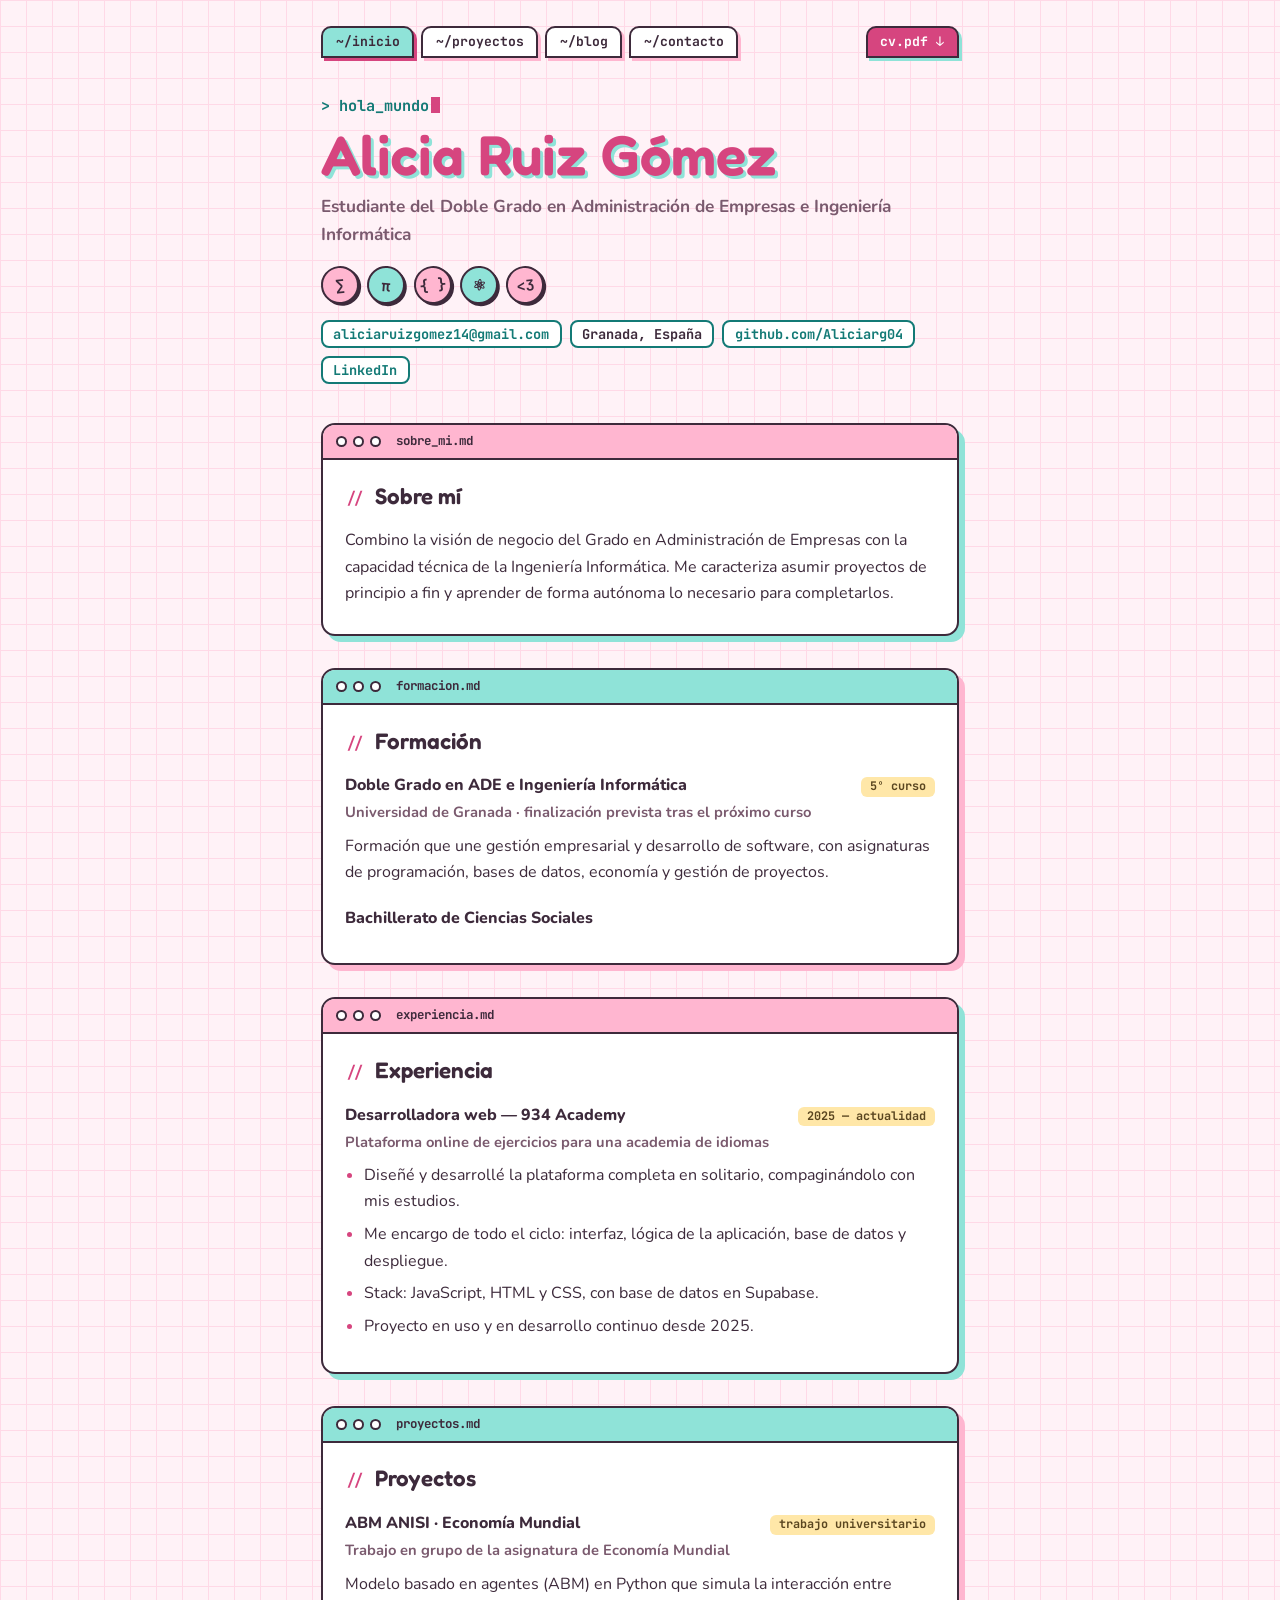
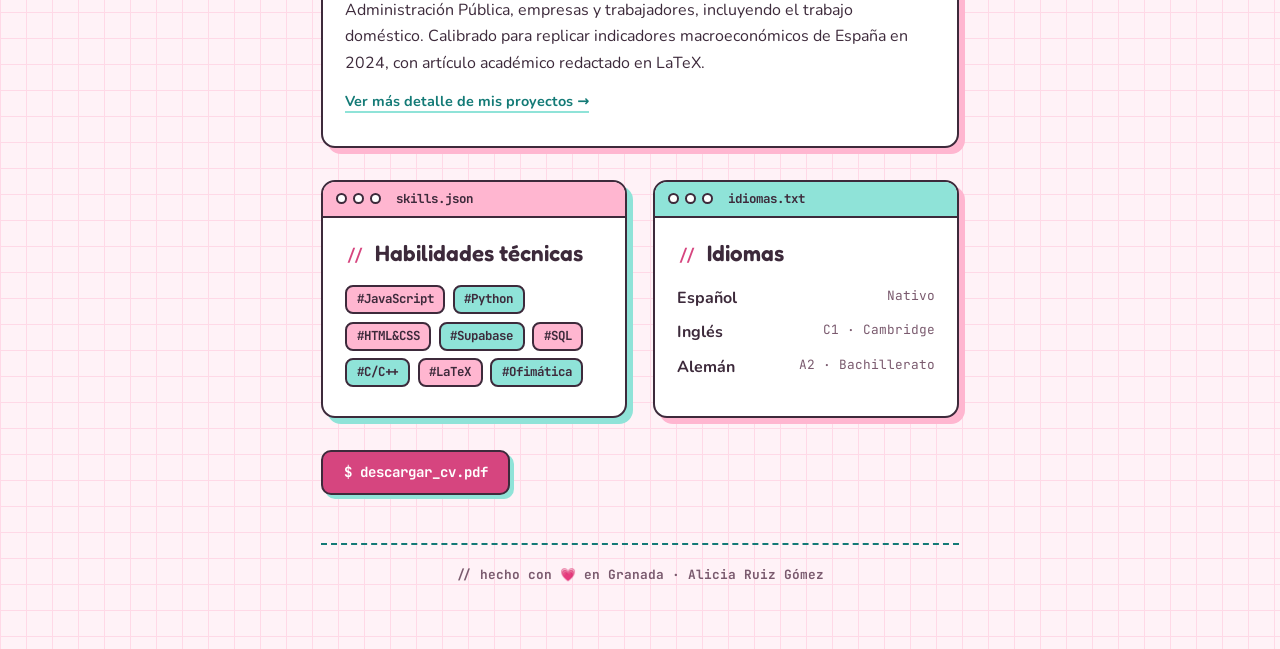
==== commit 66df0317: "V2" ====
--- a/index.html
+++ b/index.html
@@ -1,34 +1,7 @@
 <!DOCTYPE html>
 <html lang="es"><head><meta charset="UTF-8"><meta name="viewport" content="width=device-width, initial-scale=1, viewport-fit=cover">
 <title>Alicia Ruiz Gómez · CV</title><meta name="description" content="Estudiante del Doble Grado en ADE e Ingeniería Informática (UGR). Desarrolladora web. Granada."><meta name="color-scheme" content="light dark">
-<link rel="preconnect" href="https://fonts.googleapis.com"><link rel="preconnect" href="https://fonts.gstatic.com" crossorigin><link href="https://fonts.googleapis.com/css2?family=Fredoka:wght@500;600&family=Nunito:wght@400;600;700;800&display=swap" rel="stylesheet"><link rel="stylesheet" href="style.css"></head><body><div class="wrap">
-<nav><a href="index.html" aria-current="page">Inicio</a><a href="proyectos.html">Proyectos</a><a href="blog.html">Blog</a><a href="contacto.html">Contacto</a><a class="pdf" href="CV_Alicia_Ruiz_Gomez.pdf" download>CV en PDF ↓</a></nav>
-
-<header><p class="kicker">¡Hola! Soy <span class="wave">👋</span></p><h1>Alicia Ruiz Gómez</h1>
-<p class="tagline">Estudiante del Doble Grado en Administración de Empresas e Ingeniería Informática</p>
-<div class="meta"><a href="mailto:aliciaruizgomez14@gmail.com">aliciaruizgomez14@gmail.com</a><span>Granada, España</span>
-<a href="https://github.com/Aliciarg04" target="_blank" rel="noopener">github.com/Aliciarg04</a>
-<a href="https://www.linkedin.com/in/alicia-ruiz-g%C3%B3mez-1591bb43b/" target="_blank" rel="noopener">LinkedIn</a></div></header>
-<section><h2>Sobre mí</h2><p>Combino la visión de negocio del Grado en Administración de Empresas con la capacidad técnica de la Ingeniería Informática. Me caracteriza asumir proyectos de principio a fin y aprender de forma autónoma lo necesario para completarlos.</p></section>
-<section><h2>Formación</h2>
-<div class="entry"><div class="entry-head"><span class="entry-title">Doble Grado en ADE e Ingeniería Informática</span><span class="entry-when">5º curso</span></div>
-<p class="entry-sub">Universidad de Granada · finalización prevista tras el próximo curso</p>
-<p>Formación que une gestión empresarial y desarrollo de software, con asignaturas de programación, bases de datos, economía y gestión de proyectos.</p></div>
-<div class="entry"><div class="entry-head"><span class="entry-title">Bachillerato de Ciencias Sociales</span></div></div></section>
-<section><h2>Experiencia</h2>
-<div class="entry"><div class="entry-head"><span class="entry-title">Desarrolladora web — 934 Academy</span><span class="entry-when">2025 — actualidad</span></div>
-<p class="entry-sub">Plataforma online de ejercicios para una academia de idiomas</p>
-<ul><li>Diseñé y desarrollé la plataforma completa en solitario, compaginándolo con mis estudios.</li>
-<li>Me encargo de todo el ciclo: interfaz, lógica de la aplicación, base de datos y despliegue.</li>
-<li>Stack: JavaScript, HTML y CSS, con base de datos en Supabase.</li>
-<li>Proyecto en uso y en desarrollo continuo desde 2025.</li></ul></div></section>
-<section><h2>Proyectos</h2>
-<div class="entry"><div class="entry-head"><span class="entry-title">ABM ANISI · Economía Mundial</span><span class="entry-when">trabajo universitario</span></div>
-<p class="entry-sub">Trabajo en grupo de la asignatura de Economía Mundial</p>
-<p>Modelo basado en agentes (ABM) en Python que simula la interacción entre Administración Pública, empresas y trabajadores, incluyendo el trabajo doméstico. Calibrado para replicar indicadores macroeconómicos de España en 2024, con artículo académico redactado en LaTeX.</p>
-<p class="note"><a href="proyectos.html">Ver más detalle de mis proyectos →</a></p></div></section>
-<section><div class="grid-two"><div><h2>Habilidades técnicas</h2><div class="taglist">
-<span class="tag">JavaScript</span><span class="tag">Python</span><span class="tag">HTML &amp; CSS</span><span class="tag">Supabase</span><span class="tag">SQL</span><span class="tag">C / C++</span><span class="tag">LaTeX</span><span class="tag">Ofimática</span></div></div>
-<div><h2>Idiomas</h2><div class="lang-row"><span>Español</span><span>Nativo</span></div><div class="lang-row"><span>Inglés</span><span>C1 · Cambridge</span></div><div class="lang-row"><span>Alemán</span><span>A2 · Bachillerato</span></div></div></div></section>
-<p><a class="btn" href="CV_Alicia_Ruiz_Gomez.pdf" download>Descargar CV en PDF</a></p>
-<footer>Hecho con 💗 en Granada · Alicia Ruiz Gómez</footer></div></body></html>+<link rel="preconnect" href="https://fonts.googleapis.com"><link rel="preconnect" href="https://fonts.gstatic.com" crossorigin><link href="https://fonts.googleapis.com/css2?family=Fredoka:wght@500;600&family=JetBrains+Mono:wght@500;700&family=Nunito:wght@400;600;700;800&display=swap" rel="stylesheet"><link rel="stylesheet" href="style.css"></head><body><div class="wrap">
+<nav><a href="index.html" aria-current="page">~/inicio</a><a href="proyectos.html">~/proyectos</a><a href="blog.html">~/blog</a><a href="contacto.html">~/contacto</a><a class="pdf" href="CV_Alicia_Ruiz_Gomez.pdf" download>cv.pdf ↓</a></nav>
+<header><p class="prompt">&gt; hola_mundo<span class="cursor"></span></p><h1>Alicia Ruiz Gómez</h1><p class="tagline">Estudiante del Doble Grado en Administración de Empresas e Ingeniería Informática</p><div class="stickers" aria-hidden="true"><span>∑</span><span>π</span><span>{ }</span><span>⚛</span><span>&lt;3</span></div><div class="meta"><a href="mailto:aliciaruizgomez14@gmail.com">aliciaruizgomez14@gmail.com</a><span>Granada, España</span><a href="https://github.com/Aliciarg04" target="_blank" rel="noopener">github.com/Aliciarg04</a><a href="https://www.linkedin.com/in/alicia-ruiz-g%C3%B3mez-1591bb43b/" target="_blank" rel="noopener">LinkedIn</a></div></header><div class="win "><div class="win-bar" aria-hidden="true"><i></i><i></i><i></i><span>sobre_mi.md</span></div><div class="win-body"><h2>Sobre mí</h2><p>Combino la visión de negocio del Grado en Administración de Empresas con la capacidad técnica de la Ingeniería Informática. Me caracteriza asumir proyectos de principio a fin y aprender de forma autónoma lo necesario para completarlos.</p></div></div><div class="win p"><div class="win-bar" aria-hidden="true"><i></i><i></i><i></i><span>formacion.md</span></div><div class="win-body"><h2>Formación</h2><div class="entry"><div class="entry-head"><span class="entry-title">Doble Grado en ADE e Ingeniería Informática</span><span class="entry-when">5º curso</span></div><p class="entry-sub">Universidad de Granada · finalización prevista tras el próximo curso</p><p>Formación que une gestión empresarial y desarrollo de software, con asignaturas de programación, bases de datos, economía y gestión de proyectos.</p></div><div class="entry"><div class="entry-head"><span class="entry-title">Bachillerato de Ciencias Sociales</span></div></div></div></div><div class="win "><div class="win-bar" aria-hidden="true"><i></i><i></i><i></i><span>experiencia.md</span></div><div class="win-body"><h2>Experiencia</h2><div class="entry"><div class="entry-head"><span class="entry-title">Desarrolladora web — 934 Academy</span><span class="entry-when">2025 — actualidad</span></div><p class="entry-sub">Plataforma online de ejercicios para una academia de idiomas</p><ul><li>Diseñé y desarrollé la plataforma completa en solitario, compaginándolo con mis estudios.</li><li>Me encargo de todo el ciclo: interfaz, lógica de la aplicación, base de datos y despliegue.</li><li>Stack: JavaScript, HTML y CSS, con base de datos en Supabase.</li><li>Proyecto en uso y en desarrollo continuo desde 2025.</li></ul></div></div></div><div class="win p"><div class="win-bar" aria-hidden="true"><i></i><i></i><i></i><span>proyectos.md</span></div><div class="win-body"><h2>Proyectos</h2><div class="entry"><div class="entry-head"><span class="entry-title">ABM ANISI · Economía Mundial</span><span class="entry-when">trabajo universitario</span></div><p class="entry-sub">Trabajo en grupo de la asignatura de Economía Mundial</p><p>Modelo basado en agentes (ABM) en Python que simula la interacción entre Administración Pública, empresas y trabajadores, incluyendo el trabajo doméstico. Calibrado para replicar indicadores macroeconómicos de España en 2024, con artículo académico redactado en LaTeX.</p><p class="note"><a href="proyectos.html">Ver más detalle de mis proyectos →</a></p></div></div></div><div class="grid-two"><div class="win "><div class="win-bar" aria-hidden="true"><i></i><i></i><i></i><span>skills.json</span></div><div class="win-body"><h2>Habilidades técnicas</h2><div class="taglist"><span class="tag">JavaScript</span><span class="tag">Python</span><span class="tag">HTML&amp;CSS</span><span class="tag">Supabase</span><span class="tag">SQL</span><span class="tag">C/C++</span><span class="tag">LaTeX</span><span class="tag">Ofimática</span></div></div></div><div class="win p"><div class="win-bar" aria-hidden="true"><i></i><i></i><i></i><span>idiomas.txt</span></div><div class="win-body"><h2>Idiomas</h2><div class="lang-row"><span>Español</span><span>Nativo</span></div><div class="lang-row"><span>Inglés</span><span>C1 · Cambridge</span></div><div class="lang-row"><span>Alemán</span><span>A2 · Bachillerato</span></div></div></div></div><p><a class="btn" href="CV_Alicia_Ruiz_Gomez.pdf" download>$ descargar_cv.pdf</a></p>
+<footer>// hecho con 💗 en Granada · Alicia Ruiz Gómez</footer></div></body></html>
--- a/style.css
+++ b/style.css
@@ -1,70 +1,79 @@
 :root{
-  --bg:#FFF1F6; --dot:#FFD6E5; --card:#FFFFFF; --ink:#4A2F3B; --ink-soft:#7A5A68;
+  --bg:#FFF2F7; --grid:#FFD9E7; --card:#FFFFFF; --ink:#3D2A3B; --ink-soft:#7A5A6E;
   --pink:#FFB6D0; --pink-deep:#D6457F; --aqua:#8FE3D8; --aqua-deep:#137A76; --sun:#FFE7A8;
+  --mono:'JetBrains Mono',ui-monospace,Menlo,Consolas,monospace;
   box-sizing:border-box; padding-top:env(safe-area-inset-top,0px); padding-bottom:env(safe-area-inset-bottom,0px);
 }
 @media (prefers-color-scheme: dark){
-  :root{ --bg:#2A1B27; --dot:#3A2634; --card:#37222F; --ink:#FFE9F1; --ink-soft:#DDBFCC; --pink:#FF9EC0; --pink-deep:#FFB3CF; --aqua:#5CCFC3; --aqua-deep:#8FE3D8; --sun:#6B5A2E; }
+  :root{--bg:#241925; --grid:#3A2A3B; --card:#33222F; --ink:#FFE9F1; --ink-soft:#DDBFCC; --pink:#FF9EC0; --pink-deep:#FFB3CF; --aqua:#5CCFC3; --aqua-deep:#8FE3D8; --sun:#6B5A2E}
 }
 *{box-sizing:border-box}
 html{scroll-padding-top:env(safe-area-inset-top,0px)}
-body{margin:0;background-color:var(--bg);background-image:radial-gradient(var(--dot) 1.6px,transparent 1.6px);background-size:22px 22px;color:var(--ink);font-family:'Nunito',system-ui,sans-serif;font-weight:400;line-height:1.65;-webkit-font-smoothing:antialiased}
-.wrap{max-width:660px;margin:0 auto;padding:1.8rem 1.4rem 4rem}
-a{color:var(--aqua-deep);text-decoration:none;border-bottom:2px solid var(--aqua);font-weight:600}
+body{margin:0;background-color:var(--bg);background-image:linear-gradient(var(--grid) 1px,transparent 1px),linear-gradient(90deg,var(--grid) 1px,transparent 1px);background-size:26px 26px;color:var(--ink);font-family:'Nunito',system-ui,sans-serif;line-height:1.65;-webkit-font-smoothing:antialiased}
+.wrap{max-width:680px;margin:0 auto;padding:1.6rem 1.3rem 4rem}
+a{color:var(--aqua-deep);text-decoration:none;border-bottom:2px solid var(--aqua);font-weight:700}
 a:hover{background:var(--aqua);color:var(--ink)}
-nav{display:flex;flex-wrap:wrap;gap:.5rem;margin-bottom:2.6rem}
-nav a{border:2px solid var(--pink);background:var(--card);color:var(--ink);padding:.25rem .95rem;border-radius:999px;font-size:.92rem;font-weight:700;transition:transform .15s}
-nav a:hover{transform:rotate(-3deg) scale(1.05);background:var(--pink);color:var(--ink)}
-nav a[aria-current="page"]{background:var(--aqua);border-color:var(--aqua-deep)}
-nav a.pdf{margin-left:auto;border-color:var(--aqua-deep);color:var(--aqua-deep)}
-nav a.pdf:hover{background:var(--aqua);color:var(--ink)}
-.kicker{font-family:'Fredoka','Baloo 2',ui-rounded,'Nunito',sans-serif;font-size:1.15rem;color:var(--aqua-deep);margin:0 0 .1rem;font-weight:500}
-.wave{display:inline-block;animation:wave 2.4s ease-in-out infinite;transform-origin:70% 75%}
-@keyframes wave{0%,60%,100%{transform:rotate(0)}10%,30%{transform:rotate(16deg)}20%,40%{transform:rotate(-10deg)}50%{transform:rotate(8deg)}}
-@media (prefers-reduced-motion:reduce){.wave{animation:none} nav a{transition:none}}
+nav{display:flex;flex-wrap:wrap;gap:.4rem;margin-bottom:2.2rem;font-family:var(--mono);font-size:.82rem}
+nav a{border:2px solid var(--ink);background:var(--card);color:var(--ink);padding:.2rem .8rem;border-radius:10px 10px 0 0;font-weight:700;box-shadow:3px 3px 0 var(--pink)}
+nav a:hover{background:var(--pink);color:var(--ink)}
+nav a[aria-current="page"]{background:var(--aqua);box-shadow:3px 3px 0 var(--pink-deep)}
+nav a.pdf{margin-left:auto;background:var(--pink-deep);color:#fff;box-shadow:3px 3px 0 var(--aqua)}
+.prompt{font-family:var(--mono);font-size:.95rem;color:var(--aqua-deep);margin:0 0 .4rem;font-weight:700}
+.cursor{display:inline-block;width:.6em;height:1.05em;background:var(--pink-deep);vertical-align:-2px;margin-left:2px;animation:blink 1.1s steps(1) infinite}
+@keyframes blink{50%{opacity:0}}
+@media (prefers-reduced-motion:reduce){.cursor{animation:none}}
 h1,h2,h3{font-family:'Fredoka','Baloo 2',ui-rounded,'Nunito',sans-serif}
-h1{font-weight:600;font-size:clamp(2.4rem,9vw,3.5rem);line-height:1.1;margin:0 0 .5rem;color:var(--pink-deep);text-shadow:3px 3px 0 var(--aqua)}
-.tagline{font-size:1.1rem;color:var(--ink-soft);margin:0 0 1.2rem;font-weight:600}
-.meta{display:flex;flex-wrap:wrap;gap:.5rem .6rem;font-size:.9rem}
-.meta>*{background:var(--card);border:2px solid var(--aqua);border-radius:999px;padding:.1rem .8rem;color:var(--ink);font-weight:600}
-.meta a{border:2px solid var(--aqua);color:var(--aqua-deep)}
-header{margin-bottom:2.6rem}
-section{margin:2.8rem 0}
-h2{font-weight:600;font-size:1.55rem;color:var(--ink);margin:0 0 1rem;padding-bottom:.45rem;border-bottom:3px dotted var(--pink)}
-h2::before{content:"✿ ";color:var(--pink-deep)} section:nth-of-type(even) h2::before{color:var(--aqua-deep)}
-h3{font-weight:600;font-size:1.25rem;margin:0 0 .4rem;color:var(--ink)}
+h1{font-weight:600;font-size:clamp(2.4rem,9vw,3.5rem);line-height:1.08;margin:0 0 .5rem;color:var(--pink-deep);text-shadow:3px 3px 0 var(--aqua)}
+.tagline{font-size:1.08rem;color:var(--ink-soft);margin:0 0 1rem;font-weight:700}
+.stickers{display:flex;flex-wrap:wrap;gap:.5rem;margin:0 0 1rem}
+.stickers span{font-family:var(--mono);font-weight:700;font-size:.95rem;width:2.4rem;height:2.4rem;display:grid;place-items:center;border:2px solid var(--ink);border-radius:50%;background:var(--pink);box-shadow:2px 2px 0 var(--ink);transform:rotate(-6deg)}
+.stickers span:nth-child(even){background:var(--aqua);transform:rotate(5deg)}
+.meta{display:flex;flex-wrap:wrap;gap:.5rem;font-size:.85rem;font-family:var(--mono)}
+.meta>*{background:var(--card);border:2px solid var(--aqua-deep);border-radius:8px;padding:.05rem .65rem;color:var(--ink);font-weight:700}
+.meta a{color:var(--aqua-deep)}
+header{margin-bottom:2.4rem}
+.win{background:var(--card);border:2px solid var(--ink);border-radius:14px;box-shadow:6px 6px 0 var(--aqua);margin:0 0 2rem;overflow:hidden}
+.win.p{box-shadow:6px 6px 0 var(--pink)}
+.win-bar{display:flex;align-items:center;gap:.4rem;background:var(--pink);border-bottom:2px solid var(--ink);padding:.4rem .8rem;font-family:var(--mono);font-size:.78rem;font-weight:700;color:var(--ink)}
+.win.p .win-bar{background:var(--aqua)}
+.win-bar i{width:11px;height:11px;border-radius:50%;background:var(--card);border:2px solid var(--ink);display:inline-block}
+.win-bar span{margin-left:.5rem}
+.win-body{padding:1.1rem 1.4rem .8rem}
+h2{font-weight:600;font-size:1.4rem;color:var(--ink);margin:0 0 .8rem}
+h2::before{content:"// ";font-family:var(--mono);font-size:1rem;color:var(--pink-deep)}
+h3{font-weight:600;font-size:1.25rem;margin:0 0 .4rem}
 p{margin:0 0 .9rem;max-width:64ch}
 ul{margin:.3rem 0 1rem;padding-left:1.2rem} li{margin-bottom:.4rem} li::marker{color:var(--pink-deep)}
-.entry{margin-bottom:1.5rem}
-.entry-head{display:flex;justify-content:space-between;align-items:baseline;gap:.6rem 1rem;flex-wrap:wrap}
-.entry-title{font-weight:800;font-size:1.05rem}
-.entry-when{background:var(--sun);color:#5a4620;border-radius:999px;padding:0 .7rem;font-size:.8rem;font-weight:700;white-space:nowrap}
+.entry{margin-bottom:1.2rem}
+.entry-head{display:flex;justify-content:space-between;align-items:baseline;gap:.5rem 1rem;flex-wrap:wrap}
+.entry-title{font-weight:800}
+.entry-when{font-family:var(--mono);background:var(--sun);color:#5a4620;border-radius:6px;padding:0 .55rem;font-size:.74rem;font-weight:700;white-space:nowrap}
 @media (prefers-color-scheme: dark){.entry-when{color:#FFE7A8}}
-.entry-sub{color:var(--ink-soft);font-size:.92rem;margin:.1rem 0 .5rem;font-weight:600}
-.grid-two{display:grid;grid-template-columns:1fr 1fr;gap:2rem 2.2rem}
-.taglist{display:flex;flex-wrap:wrap;gap:.5rem;margin-top:.4rem}
-.tag{font-size:.85rem;font-weight:700;padding:.2rem .85rem;border-radius:999px;background:var(--pink);color:#4A2F3B;border:2px solid var(--pink-deep)}
-.tag:nth-child(even){background:var(--aqua);border-color:var(--aqua-deep)}
-.lang-row{display:flex;justify-content:space-between;max-width:320px;margin-bottom:.5rem;font-weight:600}
-.lang-row span:last-child{color:var(--ink-soft);font-weight:400}
-.btn{display:inline-block;padding:.6rem 1.4rem;border-radius:999px;background:var(--pink-deep);color:#fff;border:2px solid var(--ink);box-shadow:4px 4px 0 var(--aqua);font-weight:800;transition:transform .12s,box-shadow .12s}
+.entry-sub{color:var(--ink-soft);font-size:.92rem;margin:.1rem 0 .5rem;font-weight:700}
+.grid-two{display:grid;grid-template-columns:1fr 1fr;gap:0 1.6rem}
+.grid-two .win{margin-bottom:2rem}
+.taglist{display:flex;flex-wrap:wrap;gap:.45rem;margin:.2rem 0 1rem}
+.tag{font-family:var(--mono);font-size:.78rem;font-weight:700;padding:.15rem .6rem;border-radius:8px;background:var(--pink);color:#3D2A3B;border:2px solid var(--ink)}
+.tag::before{content:"#"}
+.tag:nth-child(even){background:var(--aqua)}
+.lang-row{display:flex;justify-content:space-between;gap:.5rem;margin-bottom:.5rem;font-weight:700}
+.lang-row span:last-child{color:var(--ink-soft);font-weight:400;font-family:var(--mono);font-size:.8rem}
+.btn{display:inline-block;padding:.55rem 1.3rem;border-radius:10px;background:var(--pink-deep);color:#fff;border:2px solid var(--ink);box-shadow:4px 4px 0 var(--aqua);font-family:var(--mono);font-weight:700;font-size:.88rem}
 .btn:hover{transform:translate(2px,2px);box-shadow:2px 2px 0 var(--aqua);background:var(--pink-deep);color:#fff}
-.card{padding:1.4rem 1.5rem;border:2px solid var(--aqua-deep);border-radius:20px;background:var(--card);box-shadow:6px 6px 0 var(--aqua);margin-bottom:2rem}
-.card:nth-of-type(even){border-color:var(--pink-deep);box-shadow:6px 6px 0 var(--pink)}
-.card h3{margin-top:0}
-.card dl{margin:.8rem 0 0;display:grid;grid-template-columns:max-content 1fr;gap:.35rem 1rem;font-size:.93rem}
-.card dt{color:var(--pink-deep);font-weight:800} .card dd{margin:0}
-.posts{list-style:none;padding:0} .posts li{display:flex;justify-content:space-between;gap:.6rem 1rem;flex-wrap:wrap;align-items:center;padding:.9rem 1.1rem;background:var(--card);border:2px solid var(--pink);border-radius:16px;margin-bottom:.8rem}
-.posts .date{background:var(--sun);color:#5a4620;border-radius:999px;padding:0 .7rem;font-size:.8rem;font-weight:700}
+.win dl{margin:.6rem 0 1rem;display:grid;grid-template-columns:max-content 1fr;gap:.35rem 1rem;font-size:.93rem}
+.win dt{color:var(--pink-deep);font-family:var(--mono);font-weight:700;font-size:.82rem;padding-top:.1rem} .win dd{margin:0}
+.posts{list-style:none;padding:0;margin:0 0 .5rem} .posts li{display:flex;justify-content:space-between;gap:.5rem 1rem;flex-wrap:wrap;align-items:center;padding:.6rem 0;border-bottom:2px dotted var(--pink);margin:0}
+.posts .date{font-family:var(--mono);background:var(--sun);color:#5a4620;border-radius:6px;padding:0 .55rem;font-size:.74rem;font-weight:700}
 @media (prefers-color-scheme: dark){.posts .date{color:#FFE7A8}}
-code{background:var(--card);border:1.5px solid var(--aqua);border-radius:6px;padding:0 .35rem;font-size:.9em}
+code{font-family:var(--mono);background:var(--bg);border:1.5px solid var(--aqua-deep);border-radius:6px;padding:0 .35rem;font-size:.86em}
 .note{color:var(--ink-soft);font-size:.9rem}
-footer{margin-top:4rem;padding-top:1.4rem;border-top:3px dotted var(--aqua);color:var(--ink-soft);font-size:.9rem;text-align:center;font-weight:600}
+footer{margin-top:3rem;padding-top:1.2rem;border-top:2px dashed var(--aqua-deep);color:var(--ink-soft);font-family:var(--mono);font-size:.8rem;text-align:center;font-weight:700}
 @media print{
-  :root{--bg:#fff;--card:#fff;--ink:#2a1f26;--ink-soft:#5a4853;--pink:#FFD3E3;--pink-deep:#C93A73;--aqua:#BDEFE9;--aqua-deep:#137A76;--sun:#FFF0C6}
-  html{font-size:13px} body{background-image:none} .wrap{padding:0;max-width:none} nav,footer,.btn,.note a,.kicker{display:none} a{border:0}
-  header{margin-bottom:1.1rem} h1{font-size:2.3rem;text-shadow:none;margin-bottom:.3rem} .tagline{margin-bottom:.7rem;font-size:1rem}
-  section{margin:1rem 0;break-inside:avoid} h2{font-size:1.15rem;margin-bottom:.5rem;padding-bottom:.25rem}
-  p{margin-bottom:.45rem} .entry{margin-bottom:.8rem} li{margin-bottom:.15rem}
+  :root{--bg:#fff;--card:#fff;--ink:#2a1f26;--ink-soft:#5a4853;--pink:#FFD3E3;--pink-deep:#C93A73;--aqua:#BDEFE9;--aqua-deep:#137A76;--sun:#FFF0C6;--grid:#fff}
+  html{font-size:13px} body{background-image:none} .wrap{padding:0;max-width:none} nav,footer,.btn,.note a,.prompt,.stickers,.win-bar{display:none} a{border:0}
+  header{margin-bottom:1rem} h1{font-size:2.3rem;text-shadow:none;margin-bottom:.3rem} .tagline{margin-bottom:.6rem;font-size:1rem}
+  .win,.win.p{border:0;box-shadow:none;margin:0 0 .9rem;border-radius:0;break-inside:avoid} .win-body{padding:0}
+  h2{font-size:1.15rem;margin-bottom:.4rem;padding-bottom:.2rem;border-bottom:2px dotted var(--pink)} p{margin-bottom:.4rem} .entry{margin-bottom:.7rem} li{margin-bottom:.15rem}
+  .grid-two{gap:0 2rem} .tag{border-width:1.5px}
 }
 @media(max-width:560px){.grid-two{grid-template-columns:1fr}nav a.pdf{margin-left:0}}
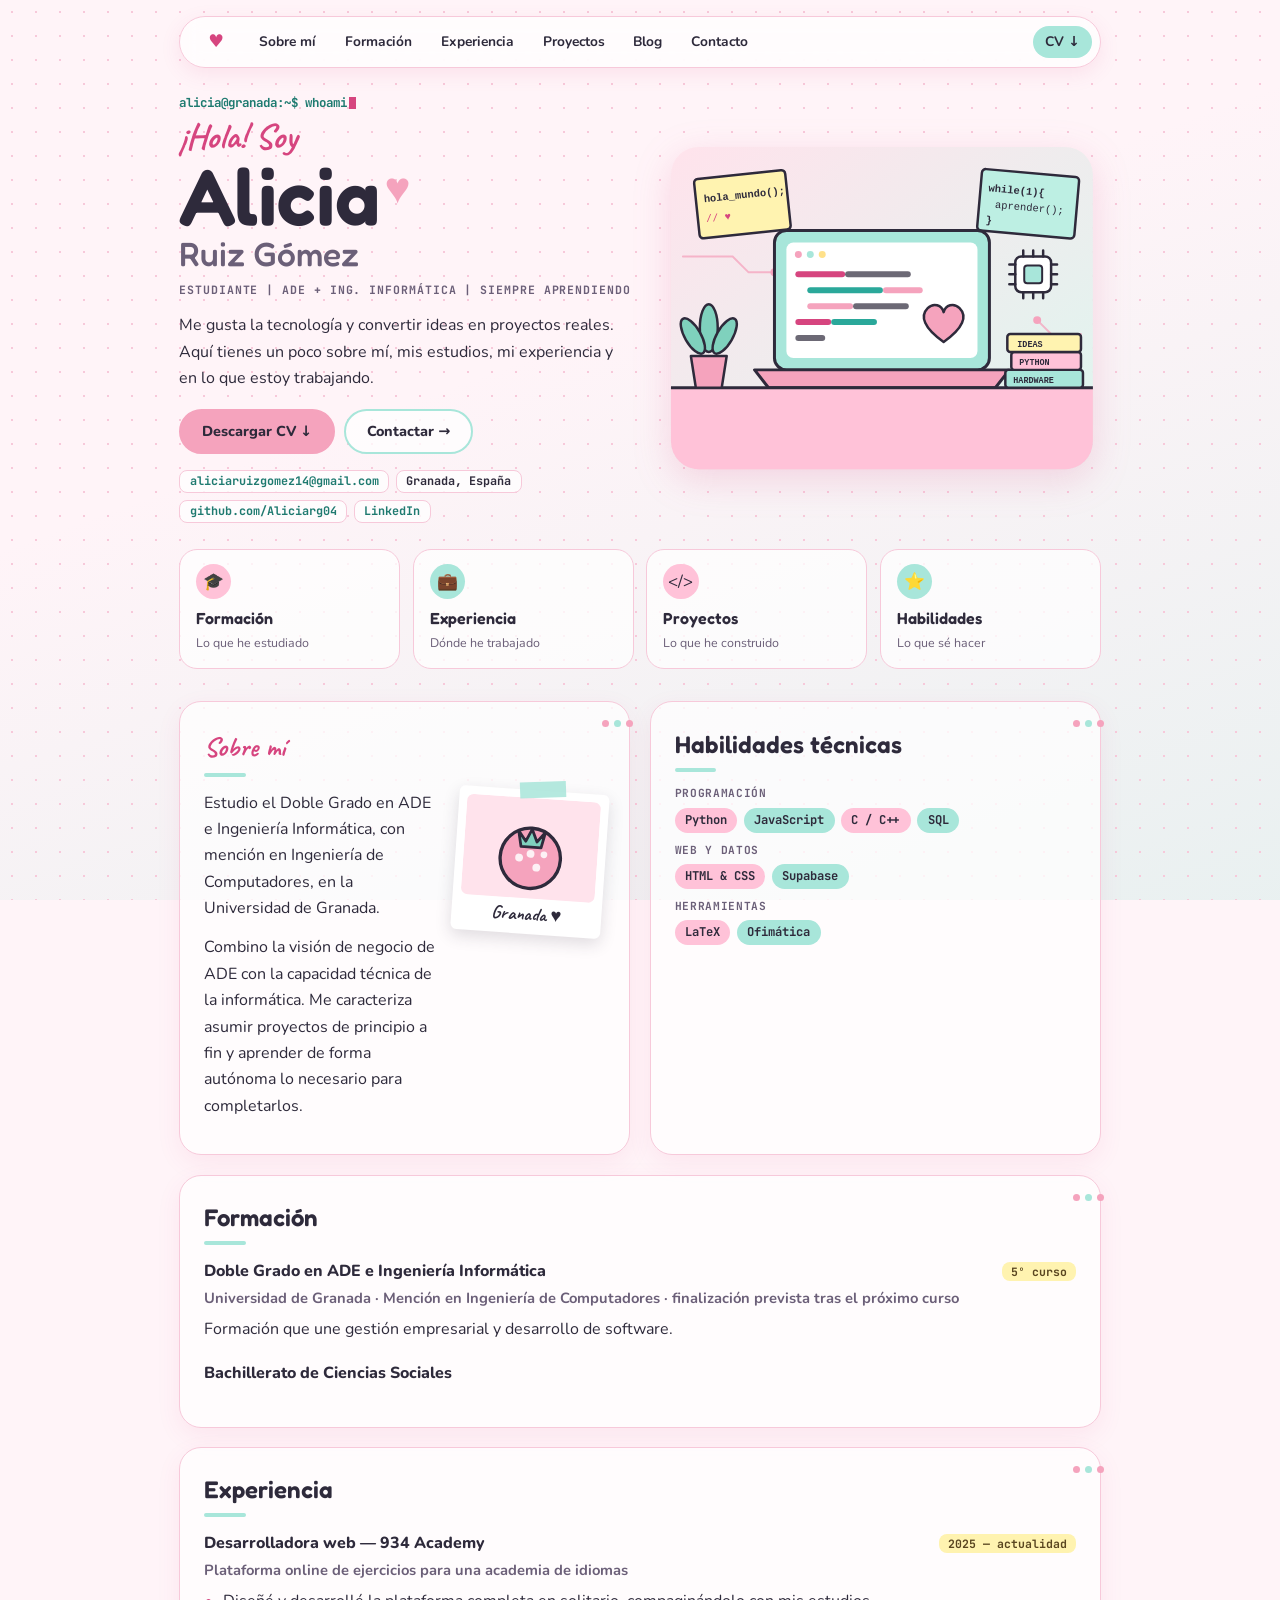
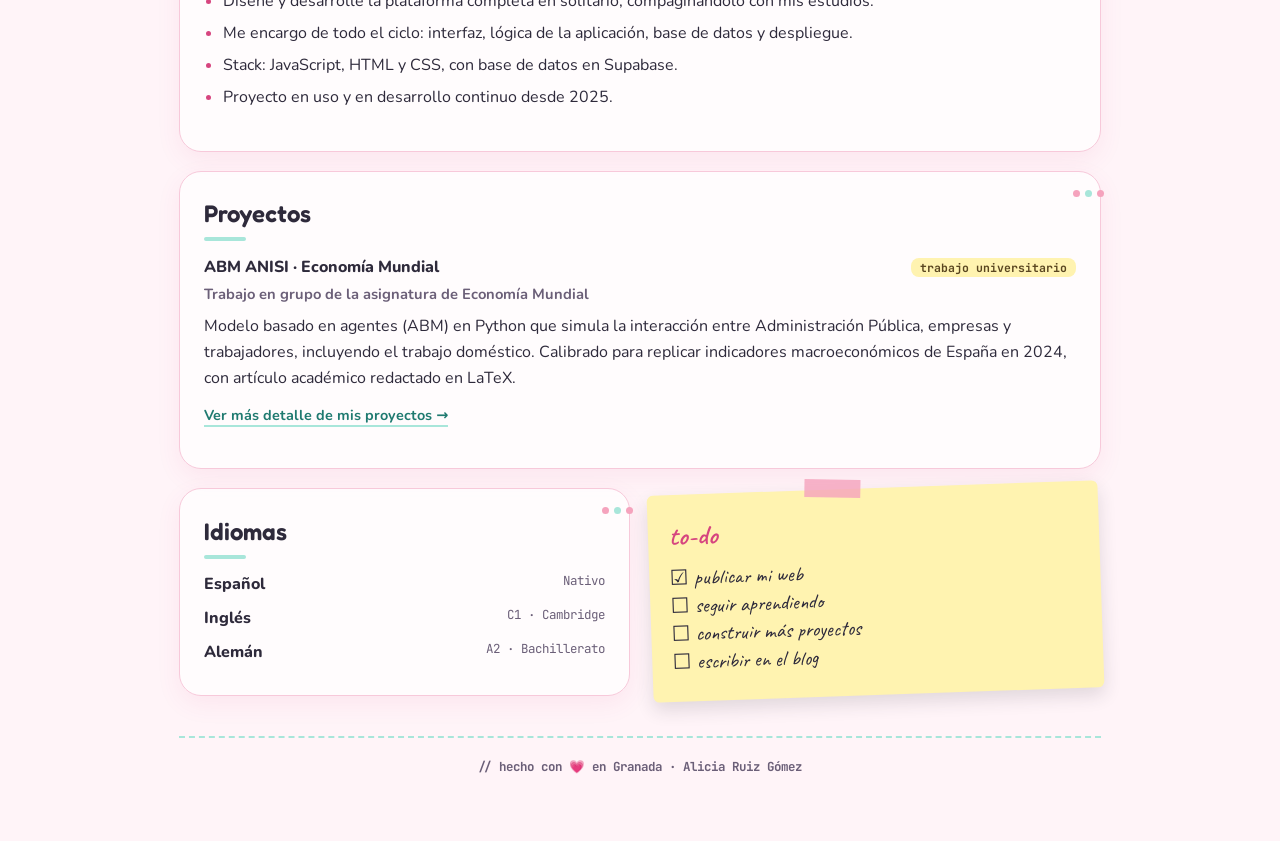
==== commit 7d834f14: "Add files via upload v3" ====
--- a/index.html
+++ b/index.html
@@ -1,7 +1,39 @@
 <!DOCTYPE html>
 <html lang="es"><head><meta charset="UTF-8"><meta name="viewport" content="width=device-width, initial-scale=1, viewport-fit=cover">
-<title>Alicia Ruiz Gómez · CV</title><meta name="description" content="Estudiante del Doble Grado en ADE e Ingeniería Informática (UGR). Desarrolladora web. Granada."><meta name="color-scheme" content="light dark">
-<link rel="preconnect" href="https://fonts.googleapis.com"><link rel="preconnect" href="https://fonts.gstatic.com" crossorigin><link href="https://fonts.googleapis.com/css2?family=Fredoka:wght@500;600&family=JetBrains+Mono:wght@500;700&family=Nunito:wght@400;600;700;800&display=swap" rel="stylesheet"><link rel="stylesheet" href="style.css"></head><body><div class="wrap">
-<nav><a href="index.html" aria-current="page">~/inicio</a><a href="proyectos.html">~/proyectos</a><a href="blog.html">~/blog</a><a href="contacto.html">~/contacto</a><a class="pdf" href="CV_Alicia_Ruiz_Gomez.pdf" download>cv.pdf ↓</a></nav>
-<header><p class="prompt">&gt; hola_mundo<span class="cursor"></span></p><h1>Alicia Ruiz Gómez</h1><p class="tagline">Estudiante del Doble Grado en Administración de Empresas e Ingeniería Informática</p><div class="stickers" aria-hidden="true"><span>∑</span><span>π</span><span>{ }</span><span>⚛</span><span>&lt;3</span></div><div class="meta"><a href="mailto:aliciaruizgomez14@gmail.com">aliciaruizgomez14@gmail.com</a><span>Granada, España</span><a href="https://github.com/Aliciarg04" target="_blank" rel="noopener">github.com/Aliciarg04</a><a href="https://www.linkedin.com/in/alicia-ruiz-g%C3%B3mez-1591bb43b/" target="_blank" rel="noopener">LinkedIn</a></div></header><div class="win "><div class="win-bar" aria-hidden="true"><i></i><i></i><i></i><span>sobre_mi.md</span></div><div class="win-body"><h2>Sobre mí</h2><p>Combino la visión de negocio del Grado en Administración de Empresas con la capacidad técnica de la Ingeniería Informática. Me caracteriza asumir proyectos de principio a fin y aprender de forma autónoma lo necesario para completarlos.</p></div></div><div class="win p"><div class="win-bar" aria-hidden="true"><i></i><i></i><i></i><span>formacion.md</span></div><div class="win-body"><h2>Formación</h2><div class="entry"><div class="entry-head"><span class="entry-title">Doble Grado en ADE e Ingeniería Informática</span><span class="entry-when">5º curso</span></div><p class="entry-sub">Universidad de Granada · finalización prevista tras el próximo curso</p><p>Formación que une gestión empresarial y desarrollo de software, con asignaturas de programación, bases de datos, economía y gestión de proyectos.</p></div><div class="entry"><div class="entry-head"><span class="entry-title">Bachillerato de Ciencias Sociales</span></div></div></div></div><div class="win "><div class="win-bar" aria-hidden="true"><i></i><i></i><i></i><span>experiencia.md</span></div><div class="win-body"><h2>Experiencia</h2><div class="entry"><div class="entry-head"><span class="entry-title">Desarrolladora web — 934 Academy</span><span class="entry-when">2025 — actualidad</span></div><p class="entry-sub">Plataforma online de ejercicios para una academia de idiomas</p><ul><li>Diseñé y desarrollé la plataforma completa en solitario, compaginándolo con mis estudios.</li><li>Me encargo de todo el ciclo: interfaz, lógica de la aplicación, base de datos y despliegue.</li><li>Stack: JavaScript, HTML y CSS, con base de datos en Supabase.</li><li>Proyecto en uso y en desarrollo continuo desde 2025.</li></ul></div></div></div><div class="win p"><div class="win-bar" aria-hidden="true"><i></i><i></i><i></i><span>proyectos.md</span></div><div class="win-body"><h2>Proyectos</h2><div class="entry"><div class="entry-head"><span class="entry-title">ABM ANISI · Economía Mundial</span><span class="entry-when">trabajo universitario</span></div><p class="entry-sub">Trabajo en grupo de la asignatura de Economía Mundial</p><p>Modelo basado en agentes (ABM) en Python que simula la interacción entre Administración Pública, empresas y trabajadores, incluyendo el trabajo doméstico. Calibrado para replicar indicadores macroeconómicos de España en 2024, con artículo académico redactado en LaTeX.</p><p class="note"><a href="proyectos.html">Ver más detalle de mis proyectos →</a></p></div></div></div><div class="grid-two"><div class="win "><div class="win-bar" aria-hidden="true"><i></i><i></i><i></i><span>skills.json</span></div><div class="win-body"><h2>Habilidades técnicas</h2><div class="taglist"><span class="tag">JavaScript</span><span class="tag">Python</span><span class="tag">HTML&amp;CSS</span><span class="tag">Supabase</span><span class="tag">SQL</span><span class="tag">C/C++</span><span class="tag">LaTeX</span><span class="tag">Ofimática</span></div></div></div><div class="win p"><div class="win-bar" aria-hidden="true"><i></i><i></i><i></i><span>idiomas.txt</span></div><div class="win-body"><h2>Idiomas</h2><div class="lang-row"><span>Español</span><span>Nativo</span></div><div class="lang-row"><span>Inglés</span><span>C1 · Cambridge</span></div><div class="lang-row"><span>Alemán</span><span>A2 · Bachillerato</span></div></div></div></div><p><a class="btn" href="CV_Alicia_Ruiz_Gomez.pdf" download>$ descargar_cv.pdf</a></p>
+<title>Alicia Ruiz Gómez · CV</title><meta name="description" content="Estudiante del Doble Grado en ADE e Ingeniería Informática (mención en Ingeniería de Computadores), UGR. Desarrolladora web. Granada."><meta name="color-scheme" content="light dark">
+<link rel="preconnect" href="https://fonts.googleapis.com"><link rel="preconnect" href="https://fonts.gstatic.com" crossorigin><link href="https://fonts.googleapis.com/css2?family=Caveat:wght@600;700&family=Fredoka:wght@500;600&family=JetBrains+Mono:wght@500;700&family=Nunito:wght@400;600;700;800&display=swap" rel="stylesheet"><link rel="stylesheet" href="style.css"></head><body><div class="wrap">
+<nav class="bar" aria-label="Principal"><a href="index.html" class="logo">♥</a><a href="index.html#sobre-mi">Sobre mí</a><a href="index.html#formacion">Formación</a><a href="index.html#experiencia">Experiencia</a><a href="proyectos.html">Proyectos</a><a href="blog.html">Blog</a><a href="contacto.html">Contacto</a><a class="cta" href="CV_Alicia_Ruiz_Gomez.pdf" download>CV ↓</a></nav>
+<header class="hero"><div class="hero-text">
+<p class="term">alicia@granada:~$ whoami<span class="cursor"></span></p>
+<p class="hi">¡Hola! Soy</p>
+<h1>Alicia<span class="heart">♥</span><span class="sn">Ruiz Gómez</span></h1>
+<p class="role">ESTUDIANTE | ADE + ING. INFORMÁTICA | SIEMPRE APRENDIENDO</p>
+<p class="print-only">Doble Grado en ADE e Ingeniería Informática · Mención en Ingeniería de Computadores · Universidad de Granada</p>
+<p class="lead">Me gusta la tecnología y convertir ideas en proyectos reales. Aquí tienes un poco sobre mí, mis estudios, mi experiencia y en lo que estoy trabajando.</p>
+<div class="btns"><a class="btn" href="CV_Alicia_Ruiz_Gomez.pdf" download>Descargar CV ↓</a><a class="btn o" href="contacto.html">Contactar →</a></div>
+<div class="meta"><a href="mailto:aliciaruizgomez14@gmail.com">aliciaruizgomez14@gmail.com</a><span>Granada, España</span><a href="https://github.com/Aliciarg04" target="_blank" rel="noopener">github.com/Aliciarg04</a><a href="https://www.linkedin.com/in/alicia-ruiz-g%C3%B3mez-1591bb43b/" target="_blank" rel="noopener">LinkedIn</a></div>
+</div><div class="hero-art"><svg viewBox="0 0 440 340" role="img" aria-label="Ilustración de un portátil con código, libros, una planta y notas adhesivas"><defs><linearGradient id="g" x1="0" y1="0" x2="1" y2="1"><stop offset="0" stop-color="#FFE3EC"/><stop offset="1" stop-color="#DDF6EF"/></linearGradient></defs>
+<rect x="8" y="8" width="424" height="324" rx="28" fill="url(#g)"/>
+<g fill="none" stroke="#F5A3BD" stroke-width="2" opacity=".75" stroke-linecap="round"><path d="M20 118h50l16 16h22"/><path d="M420 196h-30l-14-14"/><path d="M40 300h60l14-14"/></g><g fill="#F5A3BD"><circle cx="112" cy="134" r="4"/><circle cx="376" cy="182" r="4"/><circle cx="114" cy="286" r="4"/></g>
+<g transform="rotate(-6 76 68)"><rect x="34" y="36" width="92" height="60" rx="4" fill="#FFF3B0" stroke="#2E2A3B" stroke-width="2.5"/><text x="42" y="60" font-family="monospace" font-size="10.5" font-weight="700" fill="#2E2A3B">hola_mundo();</text><text x="42" y="80" font-family="monospace" font-size="10.5" fill="#D6457F">// &#9829;</text></g>
+<g transform="rotate(5 366 64)"><rect x="318" y="34" width="98" height="62" rx="4" fill="#BDEFE3" stroke="#2E2A3B" stroke-width="2.5"/><text x="326" y="56" font-family="monospace" font-size="10.5" font-weight="700" fill="#2E2A3B">while(1){</text><text x="334" y="72" font-family="monospace" font-size="10.5" fill="#2E2A3B">aprender();</text><text x="326" y="88" font-family="monospace" font-size="10.5" font-weight="700" fill="#2E2A3B">}</text></g>
+<rect x="112" y="92" width="216" height="140" rx="12" fill="#A8E6DA" stroke="#2E2A3B" stroke-width="3"/><rect x="124" y="104" width="192" height="116" rx="7" fill="#fff"/>
+<circle cx="136" cy="116" r="3.5" fill="#F5A3BD"/><circle cx="148" cy="116" r="3.5" fill="#A8E6DA"/><circle cx="160" cy="116" r="3.5" fill="#FFE18A"/>
+<g stroke-linecap="round" stroke-width="6" fill="none"><path d="M136 136h44" stroke="#D6457F"/><path d="M186 136h60" stroke="#2E2A3B" opacity=".7"/><path d="M148 152h70" stroke="#2AA89A"/><path d="M224 152h34" stroke="#F5A3BD"/><path d="M148 168h40" stroke="#F5A3BD"/><path d="M194 168h50" stroke="#2E2A3B" opacity=".7"/><path d="M136 184h30" stroke="#D6457F"/><path d="M172 184h40" stroke="#2AA89A"/><path d="M136 200h24" stroke="#2E2A3B" opacity=".7"/></g>
+<path d="M282 204C262 190 258 178 266 170C272 164 280 167 282 174C284 167 292 164 298 170C306 178 302 190 282 204Z" fill="#F5A3BD" stroke="#2E2A3B" stroke-width="2.5" stroke-linejoin="round"/>
+<path d="M92 232h256l-14 18H106z" fill="#F5A3BD" stroke="#2E2A3B" stroke-width="3" stroke-linejoin="round"/>
+<path d="M8 250h424v54a28 28 0 0 1-28 28H36a28 28 0 0 1-28-28z" fill="#FFC2D8"/><path d="M8 250h424" stroke="#2E2A3B" stroke-width="3"/>
+<g stroke="#2E2A3B" stroke-width="2.5"><rect x="344" y="232" width="78" height="18" rx="3" fill="#A8E6DA"/><rect x="350" y="214" width="70" height="18" rx="3" fill="#FFC2D8"/><rect x="346" y="196" width="74" height="18" rx="3" fill="#FFF3B0"/></g>
+<g font-family="monospace" font-size="8.5" font-weight="700" fill="#2E2A3B"><text x="352" y="245">HARDWARE</text><text x="358" y="227">PYTHON</text><text x="356" y="209">IDEAS</text></g>
+<path d="M28 218h36l-5 32H33z" fill="#F5A3BD" stroke="#2E2A3B" stroke-width="2.5" stroke-linejoin="round"/>
+<g fill="#7FD1BD" stroke="#2E2A3B" stroke-width="2.5"><ellipse cx="46" cy="190" rx="9" ry="24"/><ellipse cx="30" cy="198" rx="8" ry="20" transform="rotate(-30 30 198)"/><ellipse cx="62" cy="198" rx="8" ry="20" transform="rotate(30 62 198)"/></g>
+<g transform="translate(348 112)"><rect x="6" y="6" width="36" height="36" rx="6" fill="#fff" stroke="#2E2A3B" stroke-width="2.5"/><rect x="15" y="15" width="18" height="18" rx="3" fill="#A8E6DA" stroke="#2E2A3B" stroke-width="2"/><path d="M14 0v6M24 0v6M34 0v6M14 42v6M24 42v6M34 42v6M0 14h6M0 24h6M0 34h6M42 14h6M42 24h6M42 34h6" stroke="#2E2A3B" stroke-width="2.5" stroke-linecap="round"/></g></svg></div></header>
+<div class="quick"><a href="#formacion"><span class="ic">🎓</span><b>Formación</b><small>Lo que he estudiado</small></a><a href="#experiencia"><span class="ic">💼</span><b>Experiencia</b><small>Dónde he trabajado</small></a><a href="proyectos.html"><span class="ic">&lt;/&gt;</span><b>Proyectos</b><small>Lo que he construido</small></a><a href="#skills"><span class="ic">⭐</span><b>Habilidades</b><small>Lo que sé hacer</small></a></div>
+<div class="grid"><section class="card dots" id="sobre-mi"><h2><span class="hand">Sobre mí</span></h2><div class="about"><div><p>Estudio el Doble Grado en ADE e Ingeniería Informática, con mención en Ingeniería de Computadores, en la Universidad de Granada.</p><p>Combino la visión de negocio de ADE con la capacidad técnica de la informática. Me caracteriza asumir proyectos de principio a fin y aprender de forma autónoma lo necesario para completarlos.</p></div><div class="postal"><svg viewBox="0 0 120 90" aria-hidden="true"><rect width="120" height="90" rx="6" fill="#FFE3EC"/><circle cx="60" cy="54" r="27" fill="#F5A3BD" stroke="#2E2A3B" stroke-width="3"/><path d="M48 30l7 9 5-11 5 11 7-9-3 14H51z" fill="#7FD1BD" stroke="#2E2A3B" stroke-width="2.5" stroke-linejoin="round"/><circle cx="50" cy="54" r="3.5" fill="#fff" opacity=".85"/><circle cx="66" cy="62" r="3.5" fill="#fff" opacity=".85"/><circle cx="60" cy="50" r="3.5" fill="#fff" opacity=".85"/><circle cx="72" cy="50" r="3" fill="#fff" opacity=".85"/></svg><span>Granada ♥</span></div></div></section>
+<section class="card dots" id="skills"><h2>Habilidades técnicas</h2><div class="chips-t">PROGRAMACIÓN</div><div class="chips"><span class="chip">Python</span><span class="chip">JavaScript</span><span class="chip">C / C++</span><span class="chip">SQL</span></div><div class="chips-t">WEB Y DATOS</div><div class="chips"><span class="chip">HTML &amp; CSS</span><span class="chip">Supabase</span></div><div class="chips-t">HERRAMIENTAS</div><div class="chips"><span class="chip">LaTeX</span><span class="chip">Ofimática</span></div></section></div>
+<section class="card dots" id="formacion"><h2>Formación</h2><div class="entry"><div class="entry-head"><span class="entry-title">Doble Grado en ADE e Ingeniería Informática</span><span class="entry-when">5º curso</span></div><p class="entry-sub">Universidad de Granada · Mención en Ingeniería de Computadores · finalización prevista tras el próximo curso</p><p>Formación que une gestión empresarial y desarrollo de software.</p></div><div class="entry"><div class="entry-head"><span class="entry-title">Bachillerato de Ciencias Sociales</span></div></div></section>
+<section class="card dots" id="experiencia"><h2>Experiencia</h2><div class="entry"><div class="entry-head"><span class="entry-title">Desarrolladora web — 934 Academy</span><span class="entry-when">2025 — actualidad</span></div><p class="entry-sub">Plataforma online de ejercicios para una academia de idiomas</p><ul><li>Diseñé y desarrollé la plataforma completa en solitario, compaginándolo con mis estudios.</li><li>Me encargo de todo el ciclo: interfaz, lógica de la aplicación, base de datos y despliegue.</li><li>Stack: JavaScript, HTML y CSS, con base de datos en Supabase.</li><li>Proyecto en uso y en desarrollo continuo desde 2025.</li></ul></div></section>
+<section class="card dots" id="proyectos"><h2>Proyectos</h2><div class="entry"><div class="entry-head"><span class="entry-title">ABM ANISI · Economía Mundial</span><span class="entry-when">trabajo universitario</span></div><p class="entry-sub">Trabajo en grupo de la asignatura de Economía Mundial</p><p>Modelo basado en agentes (ABM) en Python que simula la interacción entre Administración Pública, empresas y trabajadores, incluyendo el trabajo doméstico. Calibrado para replicar indicadores macroeconómicos de España en 2024, con artículo académico redactado en LaTeX.</p><p class="note"><a href="proyectos.html">Ver más detalle de mis proyectos →</a></p></div></section>
+<div class="grid"><section class="card dots"><h2>Idiomas</h2><div class="lang-row"><span>Español</span><span>Nativo</span></div><div class="lang-row"><span>Inglés</span><span>C1 · Cambridge</span></div><div class="lang-row"><span>Alemán</span><span>A2 · Bachillerato</span></div></section>
+<aside class="sticky"><h3>to-do</h3><ul><li>☑ publicar mi web</li><li>☐ seguir aprendiendo</li><li>☐ construir más proyectos</li><li>☐ escribir en el blog</li></ul></aside></div>
 <footer>// hecho con 💗 en Granada · Alicia Ruiz Gómez</footer></div></body></html>
--- a/style.css
+++ b/style.css
@@ -1,79 +1,101 @@
 :root{
-  --bg:#FFF2F7; --grid:#FFD9E7; --card:#FFFFFF; --ink:#3D2A3B; --ink-soft:#7A5A6E;
-  --pink:#FFB6D0; --pink-deep:#D6457F; --aqua:#8FE3D8; --aqua-deep:#137A76; --sun:#FFE7A8;
-  --mono:'JetBrains Mono',ui-monospace,Menlo,Consolas,monospace;
+  --bg:#FFF4F8; --glass:rgba(255,255,255,.74); --line:#F7C9DA; --ink:#2E2A3B; --ink-soft:#6B5F78;
+  --pink:#FFC2D8; --pink-mid:#F5A3BD; --pink-deep:#D6457F; --mint:#A8E6DA; --mint-deep:#1F7A70; --sun:#FFF3B0;
+  --mono:'JetBrains Mono',ui-monospace,Menlo,Consolas,monospace; --hand:'Caveat','Comic Sans MS',cursive;
   box-sizing:border-box; padding-top:env(safe-area-inset-top,0px); padding-bottom:env(safe-area-inset-bottom,0px);
 }
 @media (prefers-color-scheme: dark){
-  :root{--bg:#241925; --grid:#3A2A3B; --card:#33222F; --ink:#FFE9F1; --ink-soft:#DDBFCC; --pink:#FF9EC0; --pink-deep:#FFB3CF; --aqua:#5CCFC3; --aqua-deep:#8FE3D8; --sun:#6B5A2E}
+  :root{--bg:#211826; --glass:rgba(255,255,255,.07); --line:#4A3346; --ink:#FDEFF5; --ink-soft:#CDB6C6; --pink:#5A3550; --pink-mid:#F5A3BD; --pink-deep:#FFB3CF; --mint:#2E6B63; --mint-deep:#8FE3D8; --sun:#5A4F2A}
 }
 *{box-sizing:border-box}
-html{scroll-padding-top:env(safe-area-inset-top,0px)}
-body{margin:0;background-color:var(--bg);background-image:linear-gradient(var(--grid) 1px,transparent 1px),linear-gradient(90deg,var(--grid) 1px,transparent 1px);background-size:26px 26px;color:var(--ink);font-family:'Nunito',system-ui,sans-serif;line-height:1.65;-webkit-font-smoothing:antialiased}
-.wrap{max-width:680px;margin:0 auto;padding:1.6rem 1.3rem 4rem}
-a{color:var(--aqua-deep);text-decoration:none;border-bottom:2px solid var(--aqua);font-weight:700}
-a:hover{background:var(--aqua);color:var(--ink)}
-nav{display:flex;flex-wrap:wrap;gap:.4rem;margin-bottom:2.2rem;font-family:var(--mono);font-size:.82rem}
-nav a{border:2px solid var(--ink);background:var(--card);color:var(--ink);padding:.2rem .8rem;border-radius:10px 10px 0 0;font-weight:700;box-shadow:3px 3px 0 var(--pink)}
-nav a:hover{background:var(--pink);color:var(--ink)}
-nav a[aria-current="page"]{background:var(--aqua);box-shadow:3px 3px 0 var(--pink-deep)}
-nav a.pdf{margin-left:auto;background:var(--pink-deep);color:#fff;box-shadow:3px 3px 0 var(--aqua)}
-.prompt{font-family:var(--mono);font-size:.95rem;color:var(--aqua-deep);margin:0 0 .4rem;font-weight:700}
-.cursor{display:inline-block;width:.6em;height:1.05em;background:var(--pink-deep);vertical-align:-2px;margin-left:2px;animation:blink 1.1s steps(1) infinite}
+html{scroll-behavior:smooth;scroll-padding-top:5rem}
+body{margin:0;color:var(--ink);font-family:'Nunito',system-ui,sans-serif;line-height:1.65;-webkit-font-smoothing:antialiased;
+  background-color:var(--bg);background-image:radial-gradient(var(--line) 1.4px,transparent 1.4px),linear-gradient(160deg,transparent 40%,rgba(168,230,218,.25));background-size:24px 24px,100% 100%;background-attachment:fixed}
+.wrap{max-width:960px;margin:0 auto;padding:1rem 1.2rem 4rem}
+a{color:var(--mint-deep);text-decoration:none;font-weight:700;border-bottom:2px solid var(--mint)}
+a:hover{background:var(--mint);color:var(--ink)}
+.bar{position:sticky;top:.6rem;z-index:5;display:flex;align-items:center;flex-wrap:wrap;gap:.2rem .3rem;background:var(--glass);backdrop-filter:blur(10px);-webkit-backdrop-filter:blur(10px);border:1.5px solid var(--line);border-radius:999px;padding:.35rem .5rem .35rem 1rem;box-shadow:0 6px 20px rgba(214,69,127,.1);margin-bottom:1.6rem}
+.bar .logo{color:var(--pink-deep);font-size:1.1rem;border:0;margin-right:.4rem}
+.bar a{border:0;color:var(--ink);font-size:.86rem;font-weight:700;padding:.3rem .75rem;border-radius:999px}
+.bar a:hover,.bar a[aria-current="page"]{background:var(--pink)}
+.bar .cta{margin-left:auto;background:var(--mint);color:var(--ink)}
+.bar .cta:hover{background:var(--pink-mid)}
+.hero{display:grid;grid-template-columns:1.05fr 1fr;gap:1.5rem;align-items:center;margin-bottom:1.6rem}
+.term{font-family:var(--mono);font-size:.78rem;color:var(--mint-deep);font-weight:700;margin:0 0 .3rem}
+.cursor{display:inline-block;width:.55em;height:1em;background:var(--pink-deep);vertical-align:-2px;margin-left:2px;animation:blink 1.1s steps(1) infinite}
 @keyframes blink{50%{opacity:0}}
-@media (prefers-reduced-motion:reduce){.cursor{animation:none}}
-h1,h2,h3{font-family:'Fredoka','Baloo 2',ui-rounded,'Nunito',sans-serif}
-h1{font-weight:600;font-size:clamp(2.4rem,9vw,3.5rem);line-height:1.08;margin:0 0 .5rem;color:var(--pink-deep);text-shadow:3px 3px 0 var(--aqua)}
-.tagline{font-size:1.08rem;color:var(--ink-soft);margin:0 0 1rem;font-weight:700}
-.stickers{display:flex;flex-wrap:wrap;gap:.5rem;margin:0 0 1rem}
-.stickers span{font-family:var(--mono);font-weight:700;font-size:.95rem;width:2.4rem;height:2.4rem;display:grid;place-items:center;border:2px solid var(--ink);border-radius:50%;background:var(--pink);box-shadow:2px 2px 0 var(--ink);transform:rotate(-6deg)}
-.stickers span:nth-child(even){background:var(--aqua);transform:rotate(5deg)}
-.meta{display:flex;flex-wrap:wrap;gap:.5rem;font-size:.85rem;font-family:var(--mono)}
-.meta>*{background:var(--card);border:2px solid var(--aqua-deep);border-radius:8px;padding:.05rem .65rem;color:var(--ink);font-weight:700}
-.meta a{color:var(--aqua-deep)}
-header{margin-bottom:2.4rem}
-.win{background:var(--card);border:2px solid var(--ink);border-radius:14px;box-shadow:6px 6px 0 var(--aqua);margin:0 0 2rem;overflow:hidden}
-.win.p{box-shadow:6px 6px 0 var(--pink)}
-.win-bar{display:flex;align-items:center;gap:.4rem;background:var(--pink);border-bottom:2px solid var(--ink);padding:.4rem .8rem;font-family:var(--mono);font-size:.78rem;font-weight:700;color:var(--ink)}
-.win.p .win-bar{background:var(--aqua)}
-.win-bar i{width:11px;height:11px;border-radius:50%;background:var(--card);border:2px solid var(--ink);display:inline-block}
-.win-bar span{margin-left:.5rem}
-.win-body{padding:1.1rem 1.4rem .8rem}
-h2{font-weight:600;font-size:1.4rem;color:var(--ink);margin:0 0 .8rem}
-h2::before{content:"// ";font-family:var(--mono);font-size:1rem;color:var(--pink-deep)}
-h3{font-weight:600;font-size:1.25rem;margin:0 0 .4rem}
-p{margin:0 0 .9rem;max-width:64ch}
-ul{margin:.3rem 0 1rem;padding-left:1.2rem} li{margin-bottom:.4rem} li::marker{color:var(--pink-deep)}
-.entry{margin-bottom:1.2rem}
-.entry-head{display:flex;justify-content:space-between;align-items:baseline;gap:.5rem 1rem;flex-wrap:wrap}
+@media (prefers-reduced-motion:reduce){.cursor{animation:none}html{scroll-behavior:auto}}
+.hi{font-family:var(--hand);font-size:2.2rem;color:var(--pink-deep);margin:0;line-height:1;font-weight:700}
+h1{font-family:'Fredoka','Nunito',sans-serif;font-weight:600;font-size:clamp(3.4rem,10vw,5rem);line-height:1;margin:.1rem 0 .2rem;color:var(--ink)}
+h1 .heart{color:var(--pink-mid);font-size:.55em;vertical-align:.5em;margin-left:.1em}
+h1 .sn{display:block;font-size:.42em;color:var(--ink-soft);font-weight:500;margin-top:.1rem}
+.role{font-family:var(--mono);font-size:.72rem;letter-spacing:.08em;color:var(--ink-soft);font-weight:700;margin:.6rem 0 .8rem}
+.lead{max-width:44ch;margin:0 0 1.1rem}
+.btns{display:flex;flex-wrap:wrap;gap:.6rem;margin-bottom:1rem}
+.btn{display:inline-block;padding:.55rem 1.3rem;border-radius:999px;font-weight:800;font-size:.9rem;border:2px solid var(--pink-mid);background:var(--pink-mid);color:#2E2A3B}
+.btn:hover{background:var(--pink-deep);border-color:var(--pink-deep);color:#fff}
+.btn.o{background:var(--glass);border-color:var(--mint);color:var(--ink)}
+.btn.o:hover{background:var(--mint);color:var(--ink)}
+.meta{display:flex;flex-wrap:wrap;gap:.4rem;font-family:var(--mono);font-size:.74rem}
+.meta>*{background:var(--glass);border:1.5px solid var(--line);border-radius:8px;padding:.05rem .6rem;color:var(--ink);font-weight:700}
+.meta a{color:var(--mint-deep)}
+.hero-art svg{width:100%;height:auto;display:block;filter:drop-shadow(0 10px 18px rgba(214,69,127,.18))}
+.quick{display:grid;grid-template-columns:repeat(4,1fr);gap:.8rem;margin-bottom:2rem}
+.quick a{display:flex;flex-direction:column;gap:.1rem;background:var(--glass);border:1.5px solid var(--line);border-radius:18px;padding:.9rem 1rem;color:var(--ink);font-weight:400;transition:transform .15s}
+.quick a:hover{transform:translateY(-3px);background:var(--glass)}
+.quick .ic{width:2.2rem;height:2.2rem;border-radius:50%;background:var(--pink);display:grid;place-items:center;font-size:1.05rem;margin-bottom:.3rem}
+.quick a:nth-child(even) .ic{background:var(--mint)}
+.quick b{font-family:'Fredoka',sans-serif;font-weight:600;font-size:1rem}.quick small{color:var(--ink-soft);font-size:.78rem}
+.grid{display:grid;grid-template-columns:1fr 1fr;gap:1.2rem;margin-bottom:1.2rem}
+.card{position:relative;background:var(--glass);border:1.5px solid var(--line);border-radius:22px;padding:1.4rem 1.5rem;box-shadow:0 8px 24px rgba(214,69,127,.08);margin-bottom:1.2rem}
+.grid .card{margin-bottom:0}
+.card.dots::after{content:"";position:absolute;top:18px;right:20px;width:7px;height:7px;border-radius:50%;background:var(--pink-mid);box-shadow:12px 0 0 var(--mint),24px 0 0 var(--pink-mid)}
+h2{font-family:'Fredoka',sans-serif;font-weight:600;font-size:1.5rem;margin:0 0 .8rem}
+h2 .hand{font-family:var(--hand);font-size:1.7rem;color:var(--pink-deep);font-weight:700}
+h2::after{content:"";display:block;width:2.6rem;height:4px;border-radius:4px;background:var(--mint);margin-top:.2rem}
+h3{font-family:'Fredoka',sans-serif;font-weight:600;font-size:1.2rem;margin:0 0 .4rem}
+p{margin:0 0 .8rem}
+ul{margin:.3rem 0 .6rem;padding-left:1.2rem} li{margin-bottom:.35rem} li::marker{color:var(--pink-deep)}
+.entry{margin-bottom:1.1rem}
+.entry-head{display:flex;justify-content:space-between;align-items:baseline;gap:.4rem 1rem;flex-wrap:wrap}
 .entry-title{font-weight:800}
-.entry-when{font-family:var(--mono);background:var(--sun);color:#5a4620;border-radius:6px;padding:0 .55rem;font-size:.74rem;font-weight:700;white-space:nowrap}
+.entry-when{font-family:var(--mono);background:var(--sun);color:#5a4620;border-radius:8px;padding:0 .55rem;font-size:.72rem;font-weight:700;white-space:nowrap}
 @media (prefers-color-scheme: dark){.entry-when{color:#FFE7A8}}
-.entry-sub{color:var(--ink-soft);font-size:.92rem;margin:.1rem 0 .5rem;font-weight:700}
-.grid-two{display:grid;grid-template-columns:1fr 1fr;gap:0 1.6rem}
-.grid-two .win{margin-bottom:2rem}
-.taglist{display:flex;flex-wrap:wrap;gap:.45rem;margin:.2rem 0 1rem}
-.tag{font-family:var(--mono);font-size:.78rem;font-weight:700;padding:.15rem .6rem;border-radius:8px;background:var(--pink);color:#3D2A3B;border:2px solid var(--ink)}
-.tag::before{content:"#"}
-.tag:nth-child(even){background:var(--aqua)}
-.lang-row{display:flex;justify-content:space-between;gap:.5rem;margin-bottom:.5rem;font-weight:700}
-.lang-row span:last-child{color:var(--ink-soft);font-weight:400;font-family:var(--mono);font-size:.8rem}
-.btn{display:inline-block;padding:.55rem 1.3rem;border-radius:10px;background:var(--pink-deep);color:#fff;border:2px solid var(--ink);box-shadow:4px 4px 0 var(--aqua);font-family:var(--mono);font-weight:700;font-size:.88rem}
-.btn:hover{transform:translate(2px,2px);box-shadow:2px 2px 0 var(--aqua);background:var(--pink-deep);color:#fff}
-.win dl{margin:.6rem 0 1rem;display:grid;grid-template-columns:max-content 1fr;gap:.35rem 1rem;font-size:.93rem}
-.win dt{color:var(--pink-deep);font-family:var(--mono);font-weight:700;font-size:.82rem;padding-top:.1rem} .win dd{margin:0}
-.posts{list-style:none;padding:0;margin:0 0 .5rem} .posts li{display:flex;justify-content:space-between;gap:.5rem 1rem;flex-wrap:wrap;align-items:center;padding:.6rem 0;border-bottom:2px dotted var(--pink);margin:0}
-.posts .date{font-family:var(--mono);background:var(--sun);color:#5a4620;border-radius:6px;padding:0 .55rem;font-size:.74rem;font-weight:700}
-@media (prefers-color-scheme: dark){.posts .date{color:#FFE7A8}}
-code{font-family:var(--mono);background:var(--bg);border:1.5px solid var(--aqua-deep);border-radius:6px;padding:0 .35rem;font-size:.86em}
+.entry-sub{color:var(--ink-soft);font-size:.92rem;margin:.1rem 0 .4rem;font-weight:700}
+.chips-t{font-family:var(--mono);font-size:.7rem;color:var(--ink-soft);font-weight:700;margin:.5rem 0 .3rem;letter-spacing:.06em}
+.chips{display:flex;flex-wrap:wrap;gap:.4rem;margin-bottom:.4rem}
+.chip{font-family:var(--mono);font-size:.76rem;font-weight:700;padding:.15rem .65rem;border-radius:999px;background:var(--pink);color:#2E2A3B}
+.chip:nth-child(even){background:var(--mint)}
+@media (prefers-color-scheme: dark){.chip{color:#FDEFF5}}
+.about{display:grid;grid-template-columns:1fr auto;gap:1rem;align-items:start}
+.postal{width:150px;background:#fff;padding:.5rem .5rem .3rem;border-radius:6px;box-shadow:0 6px 16px rgba(46,42,59,.15);transform:rotate(4deg);text-align:center;position:relative}
+.postal::before{content:"";position:absolute;top:-9px;left:40%;width:46px;height:16px;background:rgba(168,230,218,.85);transform:rotate(-6deg)}
+.postal svg{width:100%;display:block;border-radius:4px}
+.postal span{font-family:var(--hand);font-size:1.15rem;color:#2E2A3B;font-weight:700}
+.lang-row{display:flex;justify-content:space-between;gap:.5rem;margin-bottom:.45rem;font-weight:800}
+.lang-row span:last-child{color:var(--ink-soft);font-weight:400;font-family:var(--mono);font-size:.78rem}
+.sticky{background:var(--sun);color:#2E2A3B;border-radius:6px;padding:1.2rem 1.3rem;transform:rotate(-2deg);box-shadow:0 8px 18px rgba(46,42,59,.14);position:relative}
+.sticky::before{content:"";position:absolute;top:-10px;left:35%;width:56px;height:18px;background:rgba(245,163,189,.8);transform:rotate(3deg)}
+.sticky h3{font-family:var(--hand);font-size:1.7rem;margin:0 0 .3rem;color:#D6457F}
+.sticky ul{list-style:none;padding:0;margin:0;font-family:var(--hand);font-size:1.3rem;line-height:1.35}
+.sticky li{margin:0}
+dl{margin:.6rem 0 1rem;display:grid;grid-template-columns:max-content 1fr;gap:.35rem 1rem;font-size:.93rem}
+dt{color:var(--pink-deep);font-family:var(--mono);font-weight:700;font-size:.8rem;padding-top:.1rem} dd{margin:0}
+.posts{list-style:none;padding:0;margin:0} .posts li{display:flex;justify-content:space-between;gap:.5rem 1rem;flex-wrap:wrap;align-items:center;padding:.6rem 0;border-bottom:2px dotted var(--line);margin:0}
+code{font-family:var(--mono);background:var(--bg);border:1.5px solid var(--mint);border-radius:6px;padding:0 .35rem;font-size:.86em}
 .note{color:var(--ink-soft);font-size:.9rem}
-footer{margin-top:3rem;padding-top:1.2rem;border-top:2px dashed var(--aqua-deep);color:var(--ink-soft);font-family:var(--mono);font-size:.8rem;text-align:center;font-weight:700}
+.page-h{margin:.5rem 0 1.6rem}.page-h h1{font-size:clamp(2.4rem,8vw,3.4rem)}
+.print-only{display:none}
+footer{margin-top:2.5rem;padding-top:1.2rem;border-top:2px dashed var(--mint);color:var(--ink-soft);font-family:var(--mono);font-size:.78rem;text-align:center;font-weight:700}
+@media(max-width:780px){.hero{grid-template-columns:1fr}.hero-art{order:-1;max-width:420px}.quick{grid-template-columns:1fr 1fr}.grid{grid-template-columns:1fr}.about{grid-template-columns:1fr}.postal{margin:0 auto}}
 @media print{
-  :root{--bg:#fff;--card:#fff;--ink:#2a1f26;--ink-soft:#5a4853;--pink:#FFD3E3;--pink-deep:#C93A73;--aqua:#BDEFE9;--aqua-deep:#137A76;--sun:#FFF0C6;--grid:#fff}
-  html{font-size:13px} body{background-image:none} .wrap{padding:0;max-width:none} nav,footer,.btn,.note a,.prompt,.stickers,.win-bar{display:none} a{border:0}
-  header{margin-bottom:1rem} h1{font-size:2.3rem;text-shadow:none;margin-bottom:.3rem} .tagline{margin-bottom:.6rem;font-size:1rem}
-  .win,.win.p{border:0;box-shadow:none;margin:0 0 .9rem;border-radius:0;break-inside:avoid} .win-body{padding:0}
-  h2{font-size:1.15rem;margin-bottom:.4rem;padding-bottom:.2rem;border-bottom:2px dotted var(--pink)} p{margin-bottom:.4rem} .entry{margin-bottom:.7rem} li{margin-bottom:.15rem}
-  .grid-two{gap:0 2rem} .tag{border-width:1.5px}
+  :root{--bg:#fff;--glass:#fff;--line:#f0c9d3;--ink:#2a1f26;--ink-soft:#5a4853;--pink:#FFD3E3;--pink-deep:#C93A73;--mint:#BDEFE9;--mint-deep:#1F7A70;--sun:#FFF0C6}
+  html{font-size:12.5px} body{background:#fff;background-image:none} .wrap{max-width:none;padding:0}
+  .bar,.hero-art,.quick,.lead,.role,.term,.btns,.postal,.sticky,footer,.hi,.card.dots::after,h2::after,.note a,h1 .heart{display:none}
+  .print-only{display:block} .hero{display:block;margin-bottom:.8rem} h1{font-size:2.4rem;margin:0} h1 .sn{display:inline;font-size:1em;color:inherit;font-weight:600;margin-left:.3em}
+  .card{border:0;box-shadow:none;padding:0;margin:0 0 .8rem;border-radius:0;background:none;break-inside:avoid} .grid{gap:1.5rem;margin:0}
+  h2{font-size:1.1rem;margin-bottom:.35rem;padding-bottom:.15rem;border-bottom:2px dotted var(--pink)} h2 .hand{font-family:'Fredoka',sans-serif;font-size:1.1rem;color:var(--ink)}
+  p{margin-bottom:.35rem} .entry{margin-bottom:.6rem} li{margin-bottom:.1rem}
+  .about{display:block}
 }
-@media(max-width:560px){.grid-two{grid-template-columns:1fr}nav a.pdf{margin-left:0}}
+@media(max-width:780px){.bar{flex-wrap:nowrap;overflow-x:auto;scrollbar-width:none}.bar::-webkit-scrollbar{display:none}.bar a{white-space:nowrap;flex:none}}
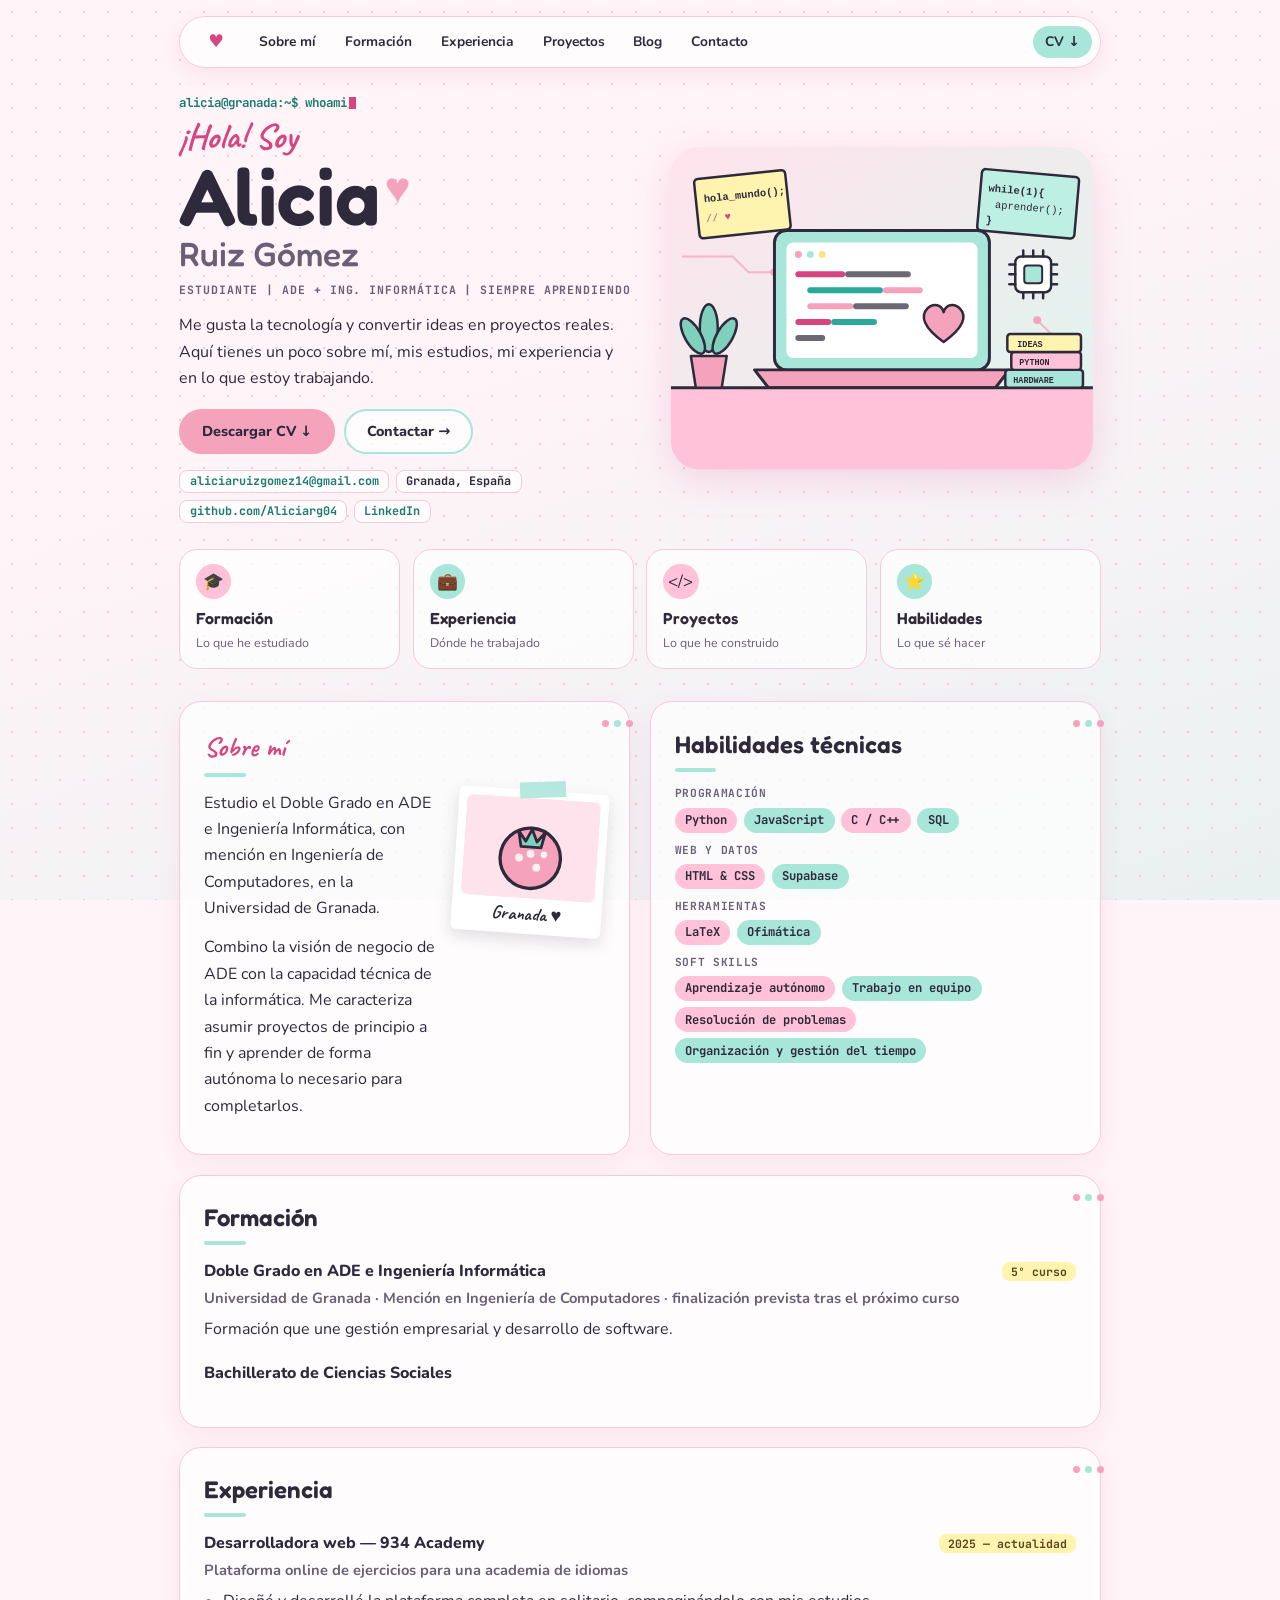
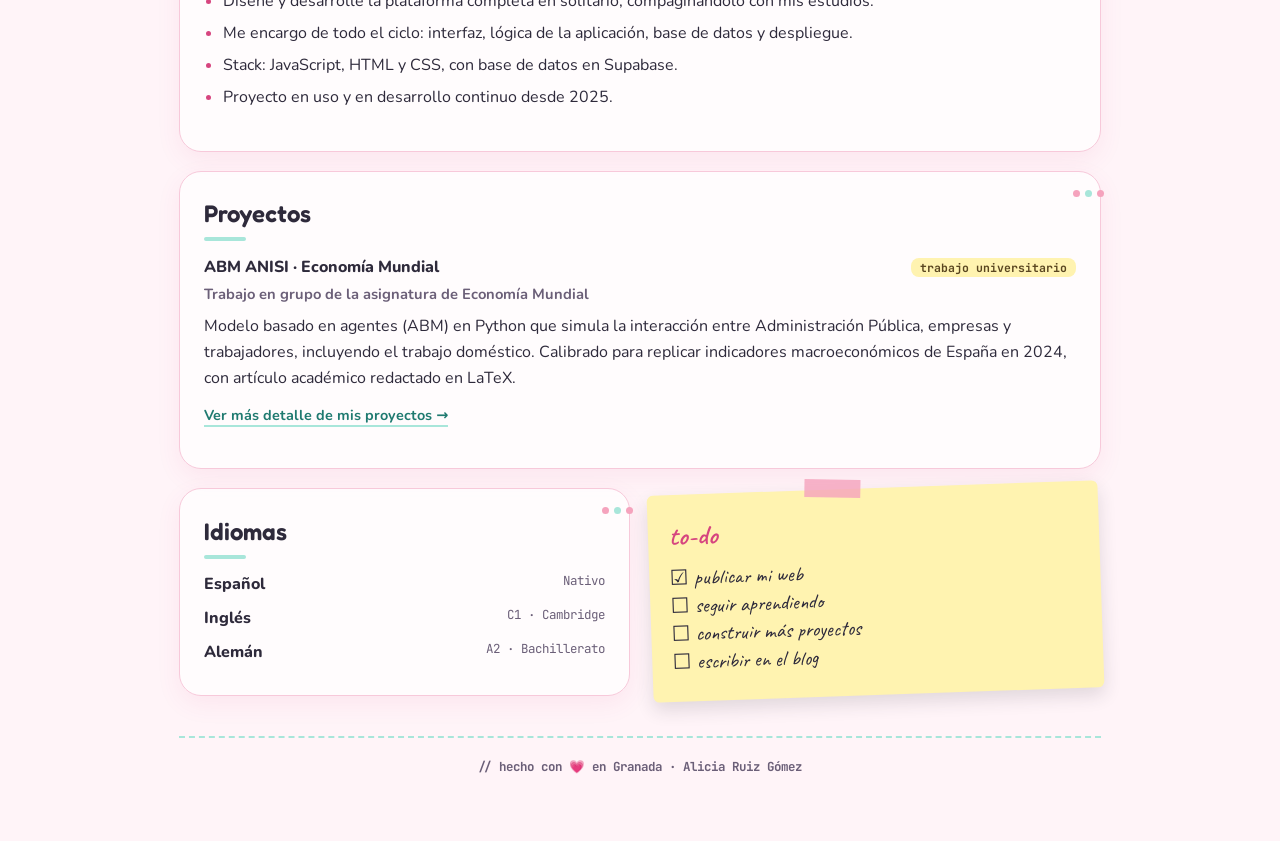
==== commit e12df0e2: "Add files via upload" ====
--- a/index.html
+++ b/index.html
@@ -30,7 +30,7 @@
 <g transform="translate(348 112)"><rect x="6" y="6" width="36" height="36" rx="6" fill="#fff" stroke="#2E2A3B" stroke-width="2.5"/><rect x="15" y="15" width="18" height="18" rx="3" fill="#A8E6DA" stroke="#2E2A3B" stroke-width="2"/><path d="M14 0v6M24 0v6M34 0v6M14 42v6M24 42v6M34 42v6M0 14h6M0 24h6M0 34h6M42 14h6M42 24h6M42 34h6" stroke="#2E2A3B" stroke-width="2.5" stroke-linecap="round"/></g></svg></div></header>
 <div class="quick"><a href="#formacion"><span class="ic">🎓</span><b>Formación</b><small>Lo que he estudiado</small></a><a href="#experiencia"><span class="ic">💼</span><b>Experiencia</b><small>Dónde he trabajado</small></a><a href="proyectos.html"><span class="ic">&lt;/&gt;</span><b>Proyectos</b><small>Lo que he construido</small></a><a href="#skills"><span class="ic">⭐</span><b>Habilidades</b><small>Lo que sé hacer</small></a></div>
 <div class="grid"><section class="card dots" id="sobre-mi"><h2><span class="hand">Sobre mí</span></h2><div class="about"><div><p>Estudio el Doble Grado en ADE e Ingeniería Informática, con mención en Ingeniería de Computadores, en la Universidad de Granada.</p><p>Combino la visión de negocio de ADE con la capacidad técnica de la informática. Me caracteriza asumir proyectos de principio a fin y aprender de forma autónoma lo necesario para completarlos.</p></div><div class="postal"><svg viewBox="0 0 120 90" aria-hidden="true"><rect width="120" height="90" rx="6" fill="#FFE3EC"/><circle cx="60" cy="54" r="27" fill="#F5A3BD" stroke="#2E2A3B" stroke-width="3"/><path d="M48 30l7 9 5-11 5 11 7-9-3 14H51z" fill="#7FD1BD" stroke="#2E2A3B" stroke-width="2.5" stroke-linejoin="round"/><circle cx="50" cy="54" r="3.5" fill="#fff" opacity=".85"/><circle cx="66" cy="62" r="3.5" fill="#fff" opacity=".85"/><circle cx="60" cy="50" r="3.5" fill="#fff" opacity=".85"/><circle cx="72" cy="50" r="3" fill="#fff" opacity=".85"/></svg><span>Granada ♥</span></div></div></section>
-<section class="card dots" id="skills"><h2>Habilidades técnicas</h2><div class="chips-t">PROGRAMACIÓN</div><div class="chips"><span class="chip">Python</span><span class="chip">JavaScript</span><span class="chip">C / C++</span><span class="chip">SQL</span></div><div class="chips-t">WEB Y DATOS</div><div class="chips"><span class="chip">HTML &amp; CSS</span><span class="chip">Supabase</span></div><div class="chips-t">HERRAMIENTAS</div><div class="chips"><span class="chip">LaTeX</span><span class="chip">Ofimática</span></div></section></div>
+<section class="card dots" id="skills"><h2>Habilidades técnicas</h2><div class="chips-t">PROGRAMACIÓN</div><div class="chips"><span class="chip">Python</span><span class="chip">JavaScript</span><span class="chip">C / C++</span><span class="chip">SQL</span></div><div class="chips-t">WEB Y DATOS</div><div class="chips"><span class="chip">HTML &amp; CSS</span><span class="chip">Supabase</span></div><div class="chips-t">HERRAMIENTAS</div><div class="chips"><span class="chip">LaTeX</span><span class="chip">Ofimática</span></div><div class="chips-t">SOFT SKILLS</div><div class="chips"><span class="chip">Aprendizaje autónomo</span><span class="chip">Trabajo en equipo</span><span class="chip">Resolución de problemas</span><span class="chip">Organización y gestión del tiempo</span></div></section></div>
 <section class="card dots" id="formacion"><h2>Formación</h2><div class="entry"><div class="entry-head"><span class="entry-title">Doble Grado en ADE e Ingeniería Informática</span><span class="entry-when">5º curso</span></div><p class="entry-sub">Universidad de Granada · Mención en Ingeniería de Computadores · finalización prevista tras el próximo curso</p><p>Formación que une gestión empresarial y desarrollo de software.</p></div><div class="entry"><div class="entry-head"><span class="entry-title">Bachillerato de Ciencias Sociales</span></div></div></section>
 <section class="card dots" id="experiencia"><h2>Experiencia</h2><div class="entry"><div class="entry-head"><span class="entry-title">Desarrolladora web — 934 Academy</span><span class="entry-when">2025 — actualidad</span></div><p class="entry-sub">Plataforma online de ejercicios para una academia de idiomas</p><ul><li>Diseñé y desarrollé la plataforma completa en solitario, compaginándolo con mis estudios.</li><li>Me encargo de todo el ciclo: interfaz, lógica de la aplicación, base de datos y despliegue.</li><li>Stack: JavaScript, HTML y CSS, con base de datos en Supabase.</li><li>Proyecto en uso y en desarrollo continuo desde 2025.</li></ul></div></section>
 <section class="card dots" id="proyectos"><h2>Proyectos</h2><div class="entry"><div class="entry-head"><span class="entry-title">ABM ANISI · Economía Mundial</span><span class="entry-when">trabajo universitario</span></div><p class="entry-sub">Trabajo en grupo de la asignatura de Economía Mundial</p><p>Modelo basado en agentes (ABM) en Python que simula la interacción entre Administración Pública, empresas y trabajadores, incluyendo el trabajo doméstico. Calibrado para replicar indicadores macroeconómicos de España en 2024, con artículo académico redactado en LaTeX.</p><p class="note"><a href="proyectos.html">Ver más detalle de mis proyectos →</a></p></div></section>
--- a/style.css
+++ b/style.css
@@ -99,3 +99,5 @@
   .about{display:block}
 }
 @media(max-width:780px){.bar{flex-wrap:nowrap;overflow-x:auto;scrollbar-width:none}.bar::-webkit-scrollbar{display:none}.bar a{white-space:nowrap;flex:none}}
+@media print{html{font-size:12px} .card{margin-bottom:.6rem} .entry{margin-bottom:.45rem} .chips-t{margin:.3rem 0 .2rem} .chips{margin-bottom:.2rem} .lang-row{display:inline-flex;gap:.4rem;margin:0 1.4rem .2rem 0} .lang-row span:last-child{font-size:.7rem}}
+@media print{.lang-row{align-items:baseline}}
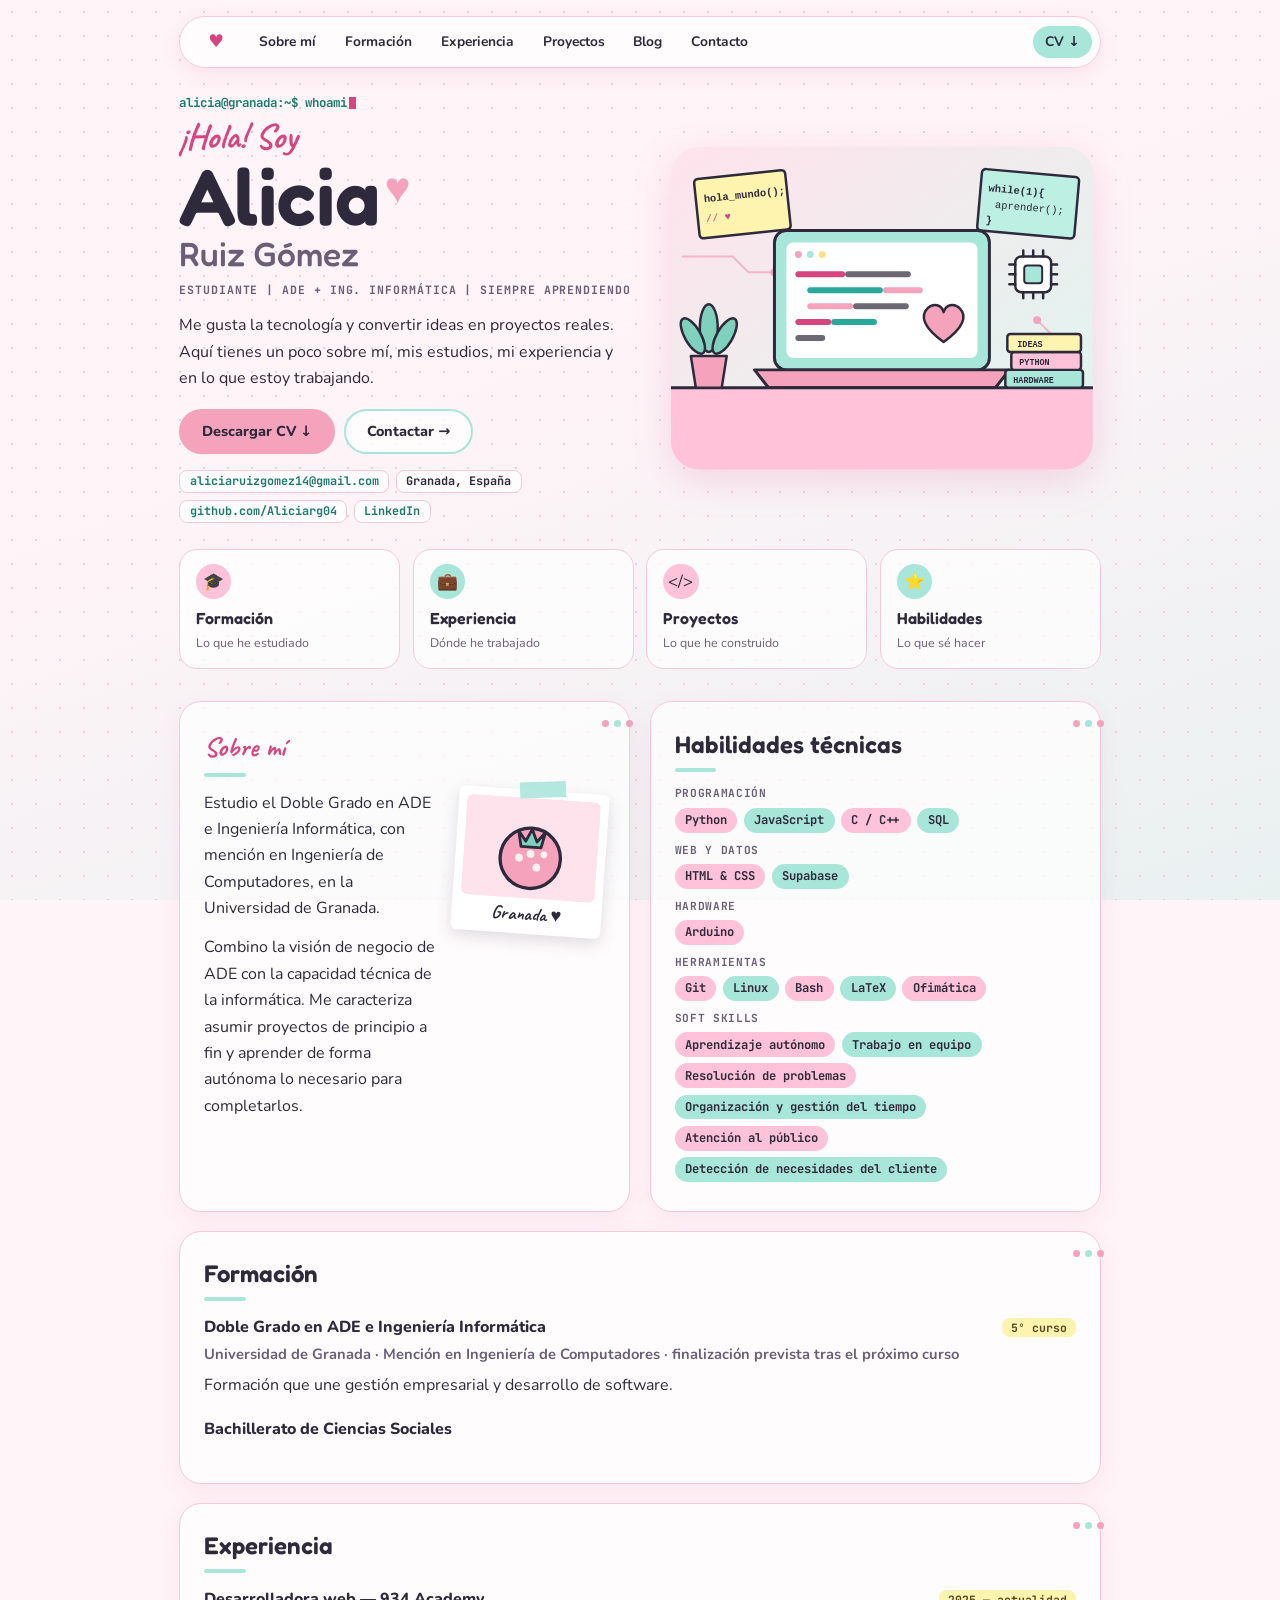
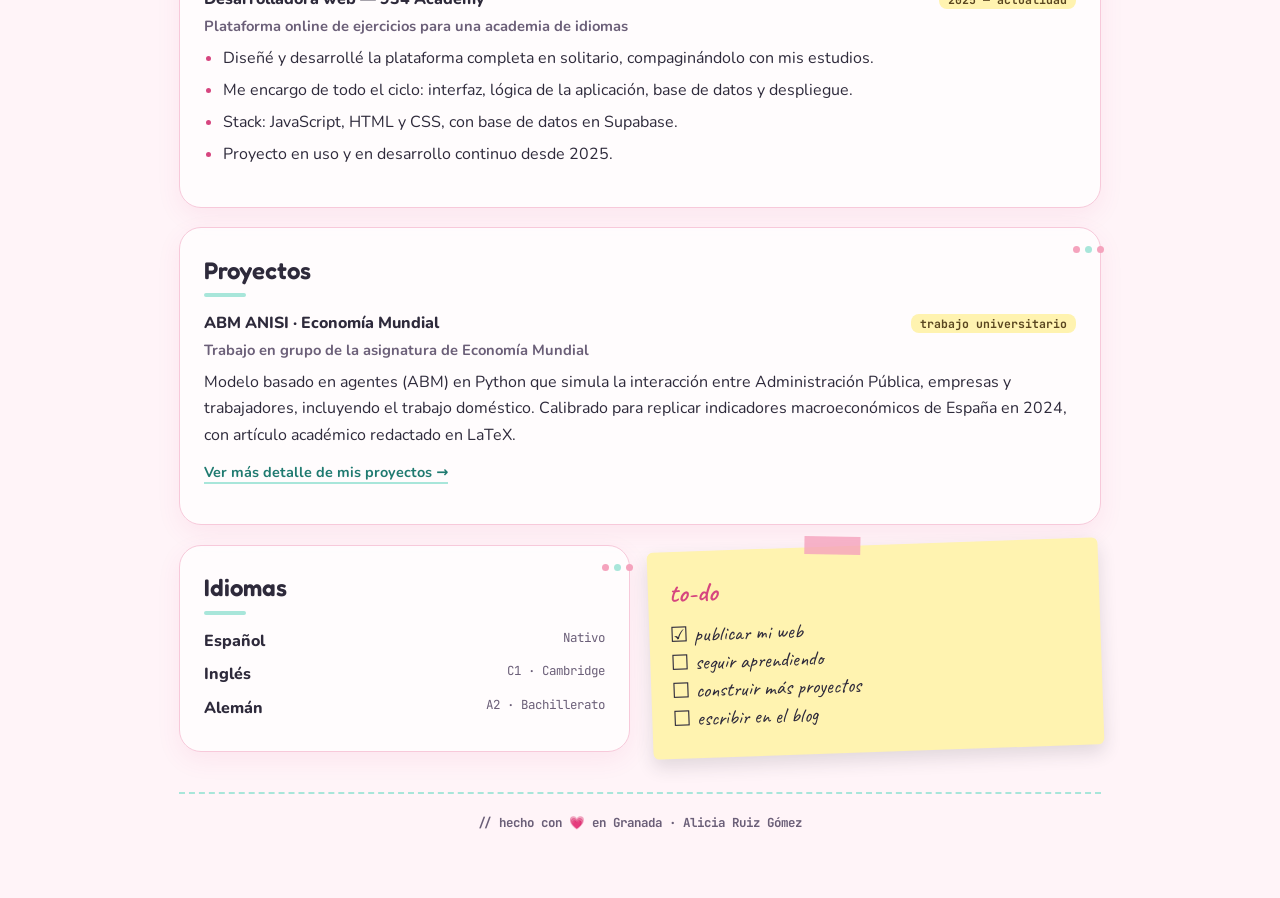
==== commit aa6ef711: "Add files via upload v5" ====
--- a/index.html
+++ b/index.html
@@ -1,6 +1,6 @@
 <!DOCTYPE html>
 <html lang="es"><head><meta charset="UTF-8"><meta name="viewport" content="width=device-width, initial-scale=1, viewport-fit=cover">
-<title>Alicia Ruiz Gómez · CV</title><meta name="description" content="Estudiante del Doble Grado en ADE e Ingeniería Informática (mención en Ingeniería de Computadores), UGR. Desarrolladora web. Granada."><meta name="color-scheme" content="light dark">
+<title>Alicia Ruiz Gómez · CV</title><meta name="description" content="Estudiante del Doble Grado en ADE e Ingeniería Informática (mención en Ingeniería de Computadores), UGR. Desarrolladora web. Granada."><meta name="color-scheme" content="light">
 <link rel="preconnect" href="https://fonts.googleapis.com"><link rel="preconnect" href="https://fonts.gstatic.com" crossorigin><link href="https://fonts.googleapis.com/css2?family=Caveat:wght@600;700&family=Fredoka:wght@500;600&family=JetBrains+Mono:wght@500;700&family=Nunito:wght@400;600;700;800&display=swap" rel="stylesheet"><link rel="stylesheet" href="style.css"></head><body><div class="wrap">
 <nav class="bar" aria-label="Principal"><a href="index.html" class="logo">♥</a><a href="index.html#sobre-mi">Sobre mí</a><a href="index.html#formacion">Formación</a><a href="index.html#experiencia">Experiencia</a><a href="proyectos.html">Proyectos</a><a href="blog.html">Blog</a><a href="contacto.html">Contacto</a><a class="cta" href="CV_Alicia_Ruiz_Gomez.pdf" download>CV ↓</a></nav>
 <header class="hero"><div class="hero-text">
@@ -30,7 +30,7 @@
 <g transform="translate(348 112)"><rect x="6" y="6" width="36" height="36" rx="6" fill="#fff" stroke="#2E2A3B" stroke-width="2.5"/><rect x="15" y="15" width="18" height="18" rx="3" fill="#A8E6DA" stroke="#2E2A3B" stroke-width="2"/><path d="M14 0v6M24 0v6M34 0v6M14 42v6M24 42v6M34 42v6M0 14h6M0 24h6M0 34h6M42 14h6M42 24h6M42 34h6" stroke="#2E2A3B" stroke-width="2.5" stroke-linecap="round"/></g></svg></div></header>
 <div class="quick"><a href="#formacion"><span class="ic">🎓</span><b>Formación</b><small>Lo que he estudiado</small></a><a href="#experiencia"><span class="ic">💼</span><b>Experiencia</b><small>Dónde he trabajado</small></a><a href="proyectos.html"><span class="ic">&lt;/&gt;</span><b>Proyectos</b><small>Lo que he construido</small></a><a href="#skills"><span class="ic">⭐</span><b>Habilidades</b><small>Lo que sé hacer</small></a></div>
 <div class="grid"><section class="card dots" id="sobre-mi"><h2><span class="hand">Sobre mí</span></h2><div class="about"><div><p>Estudio el Doble Grado en ADE e Ingeniería Informática, con mención en Ingeniería de Computadores, en la Universidad de Granada.</p><p>Combino la visión de negocio de ADE con la capacidad técnica de la informática. Me caracteriza asumir proyectos de principio a fin y aprender de forma autónoma lo necesario para completarlos.</p></div><div class="postal"><svg viewBox="0 0 120 90" aria-hidden="true"><rect width="120" height="90" rx="6" fill="#FFE3EC"/><circle cx="60" cy="54" r="27" fill="#F5A3BD" stroke="#2E2A3B" stroke-width="3"/><path d="M48 30l7 9 5-11 5 11 7-9-3 14H51z" fill="#7FD1BD" stroke="#2E2A3B" stroke-width="2.5" stroke-linejoin="round"/><circle cx="50" cy="54" r="3.5" fill="#fff" opacity=".85"/><circle cx="66" cy="62" r="3.5" fill="#fff" opacity=".85"/><circle cx="60" cy="50" r="3.5" fill="#fff" opacity=".85"/><circle cx="72" cy="50" r="3" fill="#fff" opacity=".85"/></svg><span>Granada ♥</span></div></div></section>
-<section class="card dots" id="skills"><h2>Habilidades técnicas</h2><div class="chips-t">PROGRAMACIÓN</div><div class="chips"><span class="chip">Python</span><span class="chip">JavaScript</span><span class="chip">C / C++</span><span class="chip">SQL</span></div><div class="chips-t">WEB Y DATOS</div><div class="chips"><span class="chip">HTML &amp; CSS</span><span class="chip">Supabase</span></div><div class="chips-t">HERRAMIENTAS</div><div class="chips"><span class="chip">LaTeX</span><span class="chip">Ofimática</span></div><div class="chips-t">SOFT SKILLS</div><div class="chips"><span class="chip">Aprendizaje autónomo</span><span class="chip">Trabajo en equipo</span><span class="chip">Resolución de problemas</span><span class="chip">Organización y gestión del tiempo</span></div></section></div>
+<section class="card dots" id="skills"><h2>Habilidades técnicas</h2><div class="chips-t">PROGRAMACIÓN</div><div class="chips"><span class="chip">Python</span><span class="chip">JavaScript</span><span class="chip">C / C++</span><span class="chip">SQL</span></div><div class="chips-t">WEB Y DATOS</div><div class="chips"><span class="chip">HTML &amp; CSS</span><span class="chip">Supabase</span></div><div class="chips-t">HARDWARE</div><div class="chips"><span class="chip">Arduino</span></div><div class="chips-t">HERRAMIENTAS</div><div class="chips"><span class="chip">Git</span><span class="chip">Linux</span><span class="chip">Bash</span><span class="chip">LaTeX</span><span class="chip">Ofimática</span></div><div class="chips-t">SOFT SKILLS</div><div class="chips"><span class="chip">Aprendizaje autónomo</span><span class="chip">Trabajo en equipo</span><span class="chip">Resolución de problemas</span><span class="chip">Organización y gestión del tiempo</span><span class="chip">Atención al público</span><span class="chip">Detección de necesidades del cliente</span></div></section></div>
 <section class="card dots" id="formacion"><h2>Formación</h2><div class="entry"><div class="entry-head"><span class="entry-title">Doble Grado en ADE e Ingeniería Informática</span><span class="entry-when">5º curso</span></div><p class="entry-sub">Universidad de Granada · Mención en Ingeniería de Computadores · finalización prevista tras el próximo curso</p><p>Formación que une gestión empresarial y desarrollo de software.</p></div><div class="entry"><div class="entry-head"><span class="entry-title">Bachillerato de Ciencias Sociales</span></div></div></section>
 <section class="card dots" id="experiencia"><h2>Experiencia</h2><div class="entry"><div class="entry-head"><span class="entry-title">Desarrolladora web — 934 Academy</span><span class="entry-when">2025 — actualidad</span></div><p class="entry-sub">Plataforma online de ejercicios para una academia de idiomas</p><ul><li>Diseñé y desarrollé la plataforma completa en solitario, compaginándolo con mis estudios.</li><li>Me encargo de todo el ciclo: interfaz, lógica de la aplicación, base de datos y despliegue.</li><li>Stack: JavaScript, HTML y CSS, con base de datos en Supabase.</li><li>Proyecto en uso y en desarrollo continuo desde 2025.</li></ul></div></section>
 <section class="card dots" id="proyectos"><h2>Proyectos</h2><div class="entry"><div class="entry-head"><span class="entry-title">ABM ANISI · Economía Mundial</span><span class="entry-when">trabajo universitario</span></div><p class="entry-sub">Trabajo en grupo de la asignatura de Economía Mundial</p><p>Modelo basado en agentes (ABM) en Python que simula la interacción entre Administración Pública, empresas y trabajadores, incluyendo el trabajo doméstico. Calibrado para replicar indicadores macroeconómicos de España en 2024, con artículo académico redactado en LaTeX.</p><p class="note"><a href="proyectos.html">Ver más detalle de mis proyectos →</a></p></div></section>
--- a/style.css
+++ b/style.css
@@ -4,9 +4,7 @@
   --mono:'JetBrains Mono',ui-monospace,Menlo,Consolas,monospace; --hand:'Caveat','Comic Sans MS',cursive;
   box-sizing:border-box; padding-top:env(safe-area-inset-top,0px); padding-bottom:env(safe-area-inset-bottom,0px);
 }
-@media (prefers-color-scheme: dark){
-  :root{--bg:#211826; --glass:rgba(255,255,255,.07); --line:#4A3346; --ink:#FDEFF5; --ink-soft:#CDB6C6; --pink:#5A3550; --pink-mid:#F5A3BD; --pink-deep:#FFB3CF; --mint:#2E6B63; --mint-deep:#8FE3D8; --sun:#5A4F2A}
-}
+
 *{box-sizing:border-box}
 html{scroll-behavior:smooth;scroll-padding-top:5rem}
 body{margin:0;color:var(--ink);font-family:'Nunito',system-ui,sans-serif;line-height:1.65;-webkit-font-smoothing:antialiased;
@@ -60,13 +58,13 @@
 .entry-head{display:flex;justify-content:space-between;align-items:baseline;gap:.4rem 1rem;flex-wrap:wrap}
 .entry-title{font-weight:800}
 .entry-when{font-family:var(--mono);background:var(--sun);color:#5a4620;border-radius:8px;padding:0 .55rem;font-size:.72rem;font-weight:700;white-space:nowrap}
-@media (prefers-color-scheme: dark){.entry-when{color:#FFE7A8}}
+
 .entry-sub{color:var(--ink-soft);font-size:.92rem;margin:.1rem 0 .4rem;font-weight:700}
 .chips-t{font-family:var(--mono);font-size:.7rem;color:var(--ink-soft);font-weight:700;margin:.5rem 0 .3rem;letter-spacing:.06em}
 .chips{display:flex;flex-wrap:wrap;gap:.4rem;margin-bottom:.4rem}
 .chip{font-family:var(--mono);font-size:.76rem;font-weight:700;padding:.15rem .65rem;border-radius:999px;background:var(--pink);color:#2E2A3B}
 .chip:nth-child(even){background:var(--mint)}
-@media (prefers-color-scheme: dark){.chip{color:#FDEFF5}}
+
 .about{display:grid;grid-template-columns:1fr auto;gap:1rem;align-items:start}
 .postal{width:150px;background:#fff;padding:.5rem .5rem .3rem;border-radius:6px;box-shadow:0 6px 16px rgba(46,42,59,.15);transform:rotate(4deg);text-align:center;position:relative}
 .postal::before{content:"";position:absolute;top:-9px;left:40%;width:46px;height:16px;background:rgba(168,230,218,.85);transform:rotate(-6deg)}
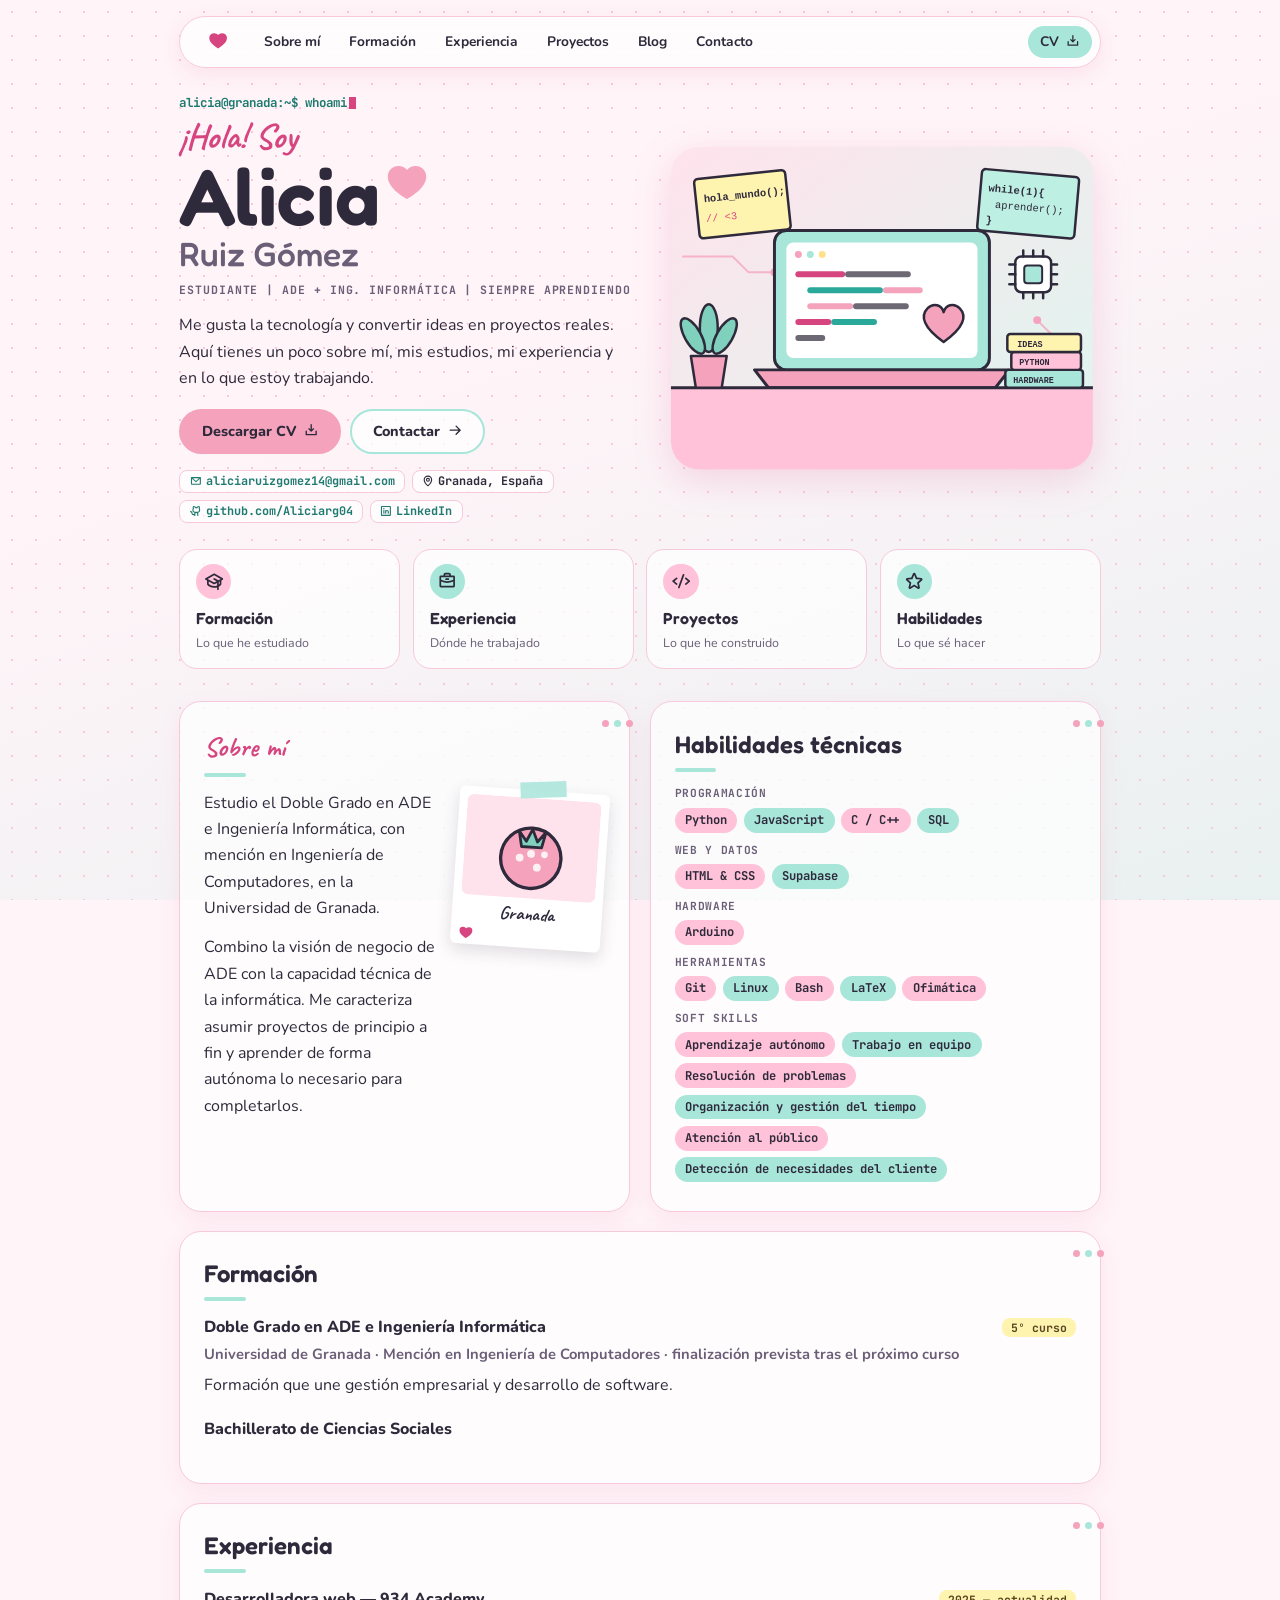
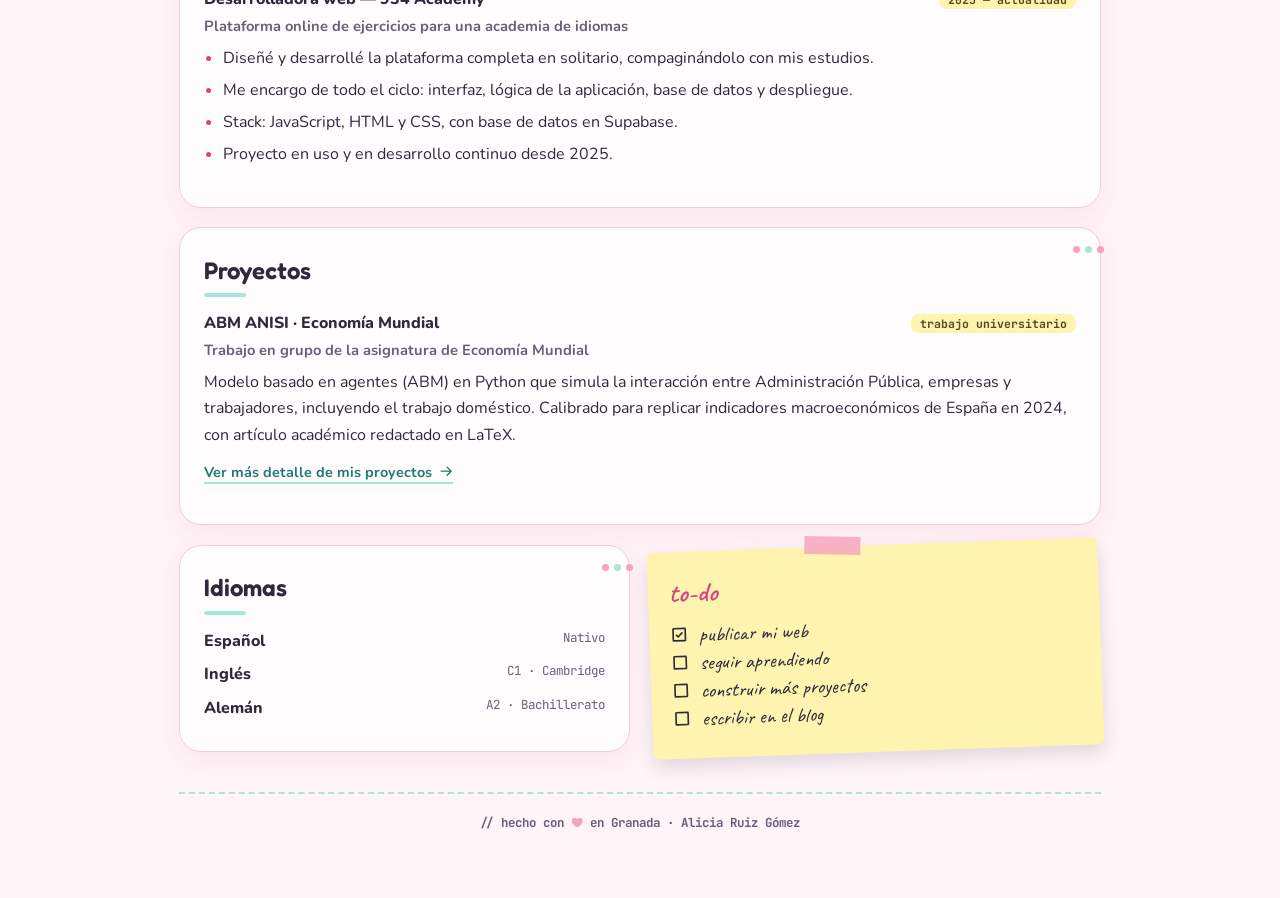
==== commit 382f47d5: "Add files via upload v6" ====
--- a/index.html
+++ b/index.html
@@ -2,20 +2,20 @@
 <html lang="es"><head><meta charset="UTF-8"><meta name="viewport" content="width=device-width, initial-scale=1, viewport-fit=cover">
 <title>Alicia Ruiz Gómez · CV</title><meta name="description" content="Estudiante del Doble Grado en ADE e Ingeniería Informática (mención en Ingeniería de Computadores), UGR. Desarrolladora web. Granada."><meta name="color-scheme" content="light">
 <link rel="preconnect" href="https://fonts.googleapis.com"><link rel="preconnect" href="https://fonts.gstatic.com" crossorigin><link href="https://fonts.googleapis.com/css2?family=Caveat:wght@600;700&family=Fredoka:wght@500;600&family=JetBrains+Mono:wght@500;700&family=Nunito:wght@400;600;700;800&display=swap" rel="stylesheet"><link rel="stylesheet" href="style.css"></head><body><div class="wrap">
-<nav class="bar" aria-label="Principal"><a href="index.html" class="logo">♥</a><a href="index.html#sobre-mi">Sobre mí</a><a href="index.html#formacion">Formación</a><a href="index.html#experiencia">Experiencia</a><a href="proyectos.html">Proyectos</a><a href="blog.html">Blog</a><a href="contacto.html">Contacto</a><a class="cta" href="CV_Alicia_Ruiz_Gomez.pdf" download>CV ↓</a></nav>
+<nav class="bar" aria-label="Principal"><a href="index.html" class="logo"><svg stroke="currentColor" fill="currentColor" stroke-width="0" viewBox="0 0 256 256" aria-hidden="true" focusable="false" height="1em" width="1em" xmlns="http://www.w3.org/2000/svg"><path d="M240,102c0,70-103.79,126.66-108.21,129a8,8,0,0,1-7.58,0C119.79,228.66,16,172,16,102A62.07,62.07,0,0,1,78,40c20.65,0,38.73,8.88,50,23.89C139.27,48.88,157.35,40,178,40A62.07,62.07,0,0,1,240,102Z"></path></svg></a><a href="index.html#sobre-mi">Sobre mí</a><a href="index.html#formacion">Formación</a><a href="index.html#experiencia">Experiencia</a><a href="proyectos.html">Proyectos</a><a href="blog.html">Blog</a><a href="contacto.html">Contacto</a><a class="cta" href="CV_Alicia_Ruiz_Gomez.pdf" download>CV <svg stroke="currentColor" fill="currentColor" stroke-width="0" viewBox="0 0 256 256" aria-hidden="true" focusable="false" height="1em" width="1em" xmlns="http://www.w3.org/2000/svg"><path d="M228,144v64a12,12,0,0,1-12,12H40a12,12,0,0,1-12-12V144a12,12,0,0,1,24,0v52H204V144a12,12,0,0,1,24,0Zm-108.49,8.49a12,12,0,0,0,17,0l40-40a12,12,0,0,0-17-17L140,115V32a12,12,0,0,0-24,0v83L96.49,95.51a12,12,0,0,0-17,17Z"></path></svg></a></nav>
 <header class="hero"><div class="hero-text">
 <p class="term">alicia@granada:~$ whoami<span class="cursor"></span></p>
 <p class="hi">¡Hola! Soy</p>
-<h1>Alicia<span class="heart">♥</span><span class="sn">Ruiz Gómez</span></h1>
+<h1>Alicia<span class="heart"><svg stroke="currentColor" fill="currentColor" stroke-width="0" viewBox="0 0 256 256" aria-hidden="true" focusable="false" height="1em" width="1em" xmlns="http://www.w3.org/2000/svg"><path d="M240,102c0,70-103.79,126.66-108.21,129a8,8,0,0,1-7.58,0C119.79,228.66,16,172,16,102A62.07,62.07,0,0,1,78,40c20.65,0,38.73,8.88,50,23.89C139.27,48.88,157.35,40,178,40A62.07,62.07,0,0,1,240,102Z"></path></svg></span><span class="sn">Ruiz Gómez</span></h1>
 <p class="role">ESTUDIANTE | ADE + ING. INFORMÁTICA | SIEMPRE APRENDIENDO</p>
 <p class="print-only">Doble Grado en ADE e Ingeniería Informática · Mención en Ingeniería de Computadores · Universidad de Granada</p>
 <p class="lead">Me gusta la tecnología y convertir ideas en proyectos reales. Aquí tienes un poco sobre mí, mis estudios, mi experiencia y en lo que estoy trabajando.</p>
-<div class="btns"><a class="btn" href="CV_Alicia_Ruiz_Gomez.pdf" download>Descargar CV ↓</a><a class="btn o" href="contacto.html">Contactar →</a></div>
-<div class="meta"><a href="mailto:aliciaruizgomez14@gmail.com">aliciaruizgomez14@gmail.com</a><span>Granada, España</span><a href="https://github.com/Aliciarg04" target="_blank" rel="noopener">github.com/Aliciarg04</a><a href="https://www.linkedin.com/in/alicia-ruiz-g%C3%B3mez-1591bb43b/" target="_blank" rel="noopener">LinkedIn</a></div>
+<div class="btns"><a class="btn" href="CV_Alicia_Ruiz_Gomez.pdf" download>Descargar CV <svg stroke="currentColor" fill="currentColor" stroke-width="0" viewBox="0 0 256 256" aria-hidden="true" focusable="false" height="1em" width="1em" xmlns="http://www.w3.org/2000/svg"><path d="M228,144v64a12,12,0,0,1-12,12H40a12,12,0,0,1-12-12V144a12,12,0,0,1,24,0v52H204V144a12,12,0,0,1,24,0Zm-108.49,8.49a12,12,0,0,0,17,0l40-40a12,12,0,0,0-17-17L140,115V32a12,12,0,0,0-24,0v83L96.49,95.51a12,12,0,0,0-17,17Z"></path></svg></a><a class="btn o" href="contacto.html">Contactar <svg stroke="currentColor" fill="currentColor" stroke-width="0" viewBox="0 0 256 256" aria-hidden="true" focusable="false" height="1em" width="1em" xmlns="http://www.w3.org/2000/svg"><path d="M224.49,136.49l-72,72a12,12,0,0,1-17-17L187,140H40a12,12,0,0,1,0-24H187L135.51,64.48a12,12,0,0,1,17-17l72,72A12,12,0,0,1,224.49,136.49Z"></path></svg></a></div>
+<div class="meta"><a href="mailto:aliciaruizgomez14@gmail.com"><svg stroke="currentColor" fill="currentColor" stroke-width="0" viewBox="0 0 256 256" aria-hidden="true" focusable="false" height="1em" width="1em" xmlns="http://www.w3.org/2000/svg"><path d="M224,44H32A12,12,0,0,0,20,56V192a20,20,0,0,0,20,20H216a20,20,0,0,0,20-20V56A12,12,0,0,0,224,44ZM193.15,68,128,127.72,62.85,68ZM44,188V83.28l75.89,69.57a12,12,0,0,0,16.22,0L212,83.28V188Z"></path></svg>aliciaruizgomez14@gmail.com</a><span><svg stroke="currentColor" fill="currentColor" stroke-width="0" viewBox="0 0 256 256" aria-hidden="true" focusable="false" height="1em" width="1em" xmlns="http://www.w3.org/2000/svg"><path d="M128,60a44,44,0,1,0,44,44A44.05,44.05,0,0,0,128,60Zm0,64a20,20,0,1,1,20-20A20,20,0,0,1,128,124Zm0-112a92.1,92.1,0,0,0-92,92c0,77.36,81.64,135.4,85.12,137.83a12,12,0,0,0,13.76,0,259,259,0,0,0,42.18-39C205.15,170.57,220,136.37,220,104A92.1,92.1,0,0,0,128,12Zm31.3,174.71A249.35,249.35,0,0,1,128,216.89a249.35,249.35,0,0,1-31.3-30.18C80,167.37,60,137.31,60,104a68,68,0,0,1,136,0C196,137.31,176,167.37,159.3,186.71Z"></path></svg>Granada, España</span><a href="https://github.com/Aliciarg04" target="_blank" rel="noopener"><svg stroke="currentColor" fill="currentColor" stroke-width="0" viewBox="0 0 256 256" aria-hidden="true" focusable="false" height="1em" width="1em" xmlns="http://www.w3.org/2000/svg"><path d="M212.62,75.17A63.7,63.7,0,0,0,206.39,26,12,12,0,0,0,196,20a63.71,63.71,0,0,0-50,24H126A63.71,63.71,0,0,0,76,20a12,12,0,0,0-10.39,6,63.7,63.7,0,0,0-6.23,49.17A61.5,61.5,0,0,0,52,104v8a60.1,60.1,0,0,0,45.76,58.28A43.66,43.66,0,0,0,92,192v4H76a20,20,0,0,1-20-20,44.05,44.05,0,0,0-44-44,12,12,0,0,0,0,24,20,20,0,0,1,20,20,44.05,44.05,0,0,0,44,44H92v12a12,12,0,0,0,24,0V192a20,20,0,0,1,40,0v40a12,12,0,0,0,24,0V192a43.66,43.66,0,0,0-5.76-21.72A60.1,60.1,0,0,0,220,112v-8A61.5,61.5,0,0,0,212.62,75.17ZM196,112a36,36,0,0,1-36,36H112a36,36,0,0,1-36-36v-8a37.87,37.87,0,0,1,6.13-20.12,11.65,11.65,0,0,0,1.58-11.49,39.9,39.9,0,0,1-.4-27.72,39.87,39.87,0,0,1,26.41,17.8A12,12,0,0,0,119.82,68h32.35a12,12,0,0,0,10.11-5.53,39.84,39.84,0,0,1,26.41-17.8,39.9,39.9,0,0,1-.4,27.72,12,12,0,0,0,1.61,11.53A37.85,37.85,0,0,1,196,104Z"></path></svg>github.com/Aliciarg04</a><a href="https://www.linkedin.com/in/alicia-ruiz-g%C3%B3mez-1591bb43b/" target="_blank" rel="noopener"><svg stroke="currentColor" fill="currentColor" stroke-width="0" viewBox="0 0 256 256" aria-hidden="true" focusable="false" height="1em" width="1em" xmlns="http://www.w3.org/2000/svg"><path d="M216,20H40A20,20,0,0,0,20,40V216a20,20,0,0,0,20,20H216a20,20,0,0,0,20-20V40A20,20,0,0,0,216,20Zm-4,192H44V44H212ZM112,176V120a12,12,0,0,1,21.43-7.41A40,40,0,0,1,192,148v28a12,12,0,0,1-24,0V148a16,16,0,0,0-32,0v28a12,12,0,0,1-24,0ZM96,120v56a12,12,0,0,1-24,0V120a12,12,0,0,1,24,0ZM68,80A16,16,0,1,1,84,96,16,16,0,0,1,68,80Z"></path></svg>LinkedIn</a></div>
 </div><div class="hero-art"><svg viewBox="0 0 440 340" role="img" aria-label="Ilustración de un portátil con código, libros, una planta y notas adhesivas"><defs><linearGradient id="g" x1="0" y1="0" x2="1" y2="1"><stop offset="0" stop-color="#FFE3EC"/><stop offset="1" stop-color="#DDF6EF"/></linearGradient></defs>
 <rect x="8" y="8" width="424" height="324" rx="28" fill="url(#g)"/>
 <g fill="none" stroke="#F5A3BD" stroke-width="2" opacity=".75" stroke-linecap="round"><path d="M20 118h50l16 16h22"/><path d="M420 196h-30l-14-14"/><path d="M40 300h60l14-14"/></g><g fill="#F5A3BD"><circle cx="112" cy="134" r="4"/><circle cx="376" cy="182" r="4"/><circle cx="114" cy="286" r="4"/></g>
-<g transform="rotate(-6 76 68)"><rect x="34" y="36" width="92" height="60" rx="4" fill="#FFF3B0" stroke="#2E2A3B" stroke-width="2.5"/><text x="42" y="60" font-family="monospace" font-size="10.5" font-weight="700" fill="#2E2A3B">hola_mundo();</text><text x="42" y="80" font-family="monospace" font-size="10.5" fill="#D6457F">// &#9829;</text></g>
+<g transform="rotate(-6 76 68)"><rect x="34" y="36" width="92" height="60" rx="4" fill="#FFF3B0" stroke="#2E2A3B" stroke-width="2.5"/><text x="42" y="60" font-family="monospace" font-size="10.5" font-weight="700" fill="#2E2A3B">hola_mundo();</text><text x="42" y="80" font-family="monospace" font-size="10.5" fill="#D6457F">// &lt;3</text></g>
 <g transform="rotate(5 366 64)"><rect x="318" y="34" width="98" height="62" rx="4" fill="#BDEFE3" stroke="#2E2A3B" stroke-width="2.5"/><text x="326" y="56" font-family="monospace" font-size="10.5" font-weight="700" fill="#2E2A3B">while(1){</text><text x="334" y="72" font-family="monospace" font-size="10.5" fill="#2E2A3B">aprender();</text><text x="326" y="88" font-family="monospace" font-size="10.5" font-weight="700" fill="#2E2A3B">}</text></g>
 <rect x="112" y="92" width="216" height="140" rx="12" fill="#A8E6DA" stroke="#2E2A3B" stroke-width="3"/><rect x="124" y="104" width="192" height="116" rx="7" fill="#fff"/>
 <circle cx="136" cy="116" r="3.5" fill="#F5A3BD"/><circle cx="148" cy="116" r="3.5" fill="#A8E6DA"/><circle cx="160" cy="116" r="3.5" fill="#FFE18A"/>
@@ -28,12 +28,12 @@
 <path d="M28 218h36l-5 32H33z" fill="#F5A3BD" stroke="#2E2A3B" stroke-width="2.5" stroke-linejoin="round"/>
 <g fill="#7FD1BD" stroke="#2E2A3B" stroke-width="2.5"><ellipse cx="46" cy="190" rx="9" ry="24"/><ellipse cx="30" cy="198" rx="8" ry="20" transform="rotate(-30 30 198)"/><ellipse cx="62" cy="198" rx="8" ry="20" transform="rotate(30 62 198)"/></g>
 <g transform="translate(348 112)"><rect x="6" y="6" width="36" height="36" rx="6" fill="#fff" stroke="#2E2A3B" stroke-width="2.5"/><rect x="15" y="15" width="18" height="18" rx="3" fill="#A8E6DA" stroke="#2E2A3B" stroke-width="2"/><path d="M14 0v6M24 0v6M34 0v6M14 42v6M24 42v6M34 42v6M0 14h6M0 24h6M0 34h6M42 14h6M42 24h6M42 34h6" stroke="#2E2A3B" stroke-width="2.5" stroke-linecap="round"/></g></svg></div></header>
-<div class="quick"><a href="#formacion"><span class="ic">🎓</span><b>Formación</b><small>Lo que he estudiado</small></a><a href="#experiencia"><span class="ic">💼</span><b>Experiencia</b><small>Dónde he trabajado</small></a><a href="proyectos.html"><span class="ic">&lt;/&gt;</span><b>Proyectos</b><small>Lo que he construido</small></a><a href="#skills"><span class="ic">⭐</span><b>Habilidades</b><small>Lo que sé hacer</small></a></div>
-<div class="grid"><section class="card dots" id="sobre-mi"><h2><span class="hand">Sobre mí</span></h2><div class="about"><div><p>Estudio el Doble Grado en ADE e Ingeniería Informática, con mención en Ingeniería de Computadores, en la Universidad de Granada.</p><p>Combino la visión de negocio de ADE con la capacidad técnica de la informática. Me caracteriza asumir proyectos de principio a fin y aprender de forma autónoma lo necesario para completarlos.</p></div><div class="postal"><svg viewBox="0 0 120 90" aria-hidden="true"><rect width="120" height="90" rx="6" fill="#FFE3EC"/><circle cx="60" cy="54" r="27" fill="#F5A3BD" stroke="#2E2A3B" stroke-width="3"/><path d="M48 30l7 9 5-11 5 11 7-9-3 14H51z" fill="#7FD1BD" stroke="#2E2A3B" stroke-width="2.5" stroke-linejoin="round"/><circle cx="50" cy="54" r="3.5" fill="#fff" opacity=".85"/><circle cx="66" cy="62" r="3.5" fill="#fff" opacity=".85"/><circle cx="60" cy="50" r="3.5" fill="#fff" opacity=".85"/><circle cx="72" cy="50" r="3" fill="#fff" opacity=".85"/></svg><span>Granada ♥</span></div></div></section>
+<div class="quick"><a href="#formacion"><span class="ic"><svg stroke="currentColor" fill="currentColor" stroke-width="0" viewBox="0 0 256 256" aria-hidden="true" focusable="false" height="1em" width="1em" xmlns="http://www.w3.org/2000/svg"><path d="M249.8,85.49l-116-64a12,12,0,0,0-11.6,0l-116,64a12,12,0,0,0,0,21l21.8,12v47.76a19.89,19.89,0,0,0,5.09,13.32C46.63,194.7,77,220,128,220a136.88,136.88,0,0,0,40-5.75V240a12,12,0,0,0,24,0V204.12a119.53,119.53,0,0,0,30.91-24.51A19.89,19.89,0,0,0,228,166.29V118.53l21.8-12a12,12,0,0,0,0-21ZM128,45.71,219.16,96,186,114.3a1.88,1.88,0,0,1-.18-.12l-52-28.69a12,12,0,0,0-11.6,21l39,21.49L128,146.3,36.84,96ZM128,196c-40.42,0-64.65-19.07-76-31.27v-33l70.2,38.74a12,12,0,0,0,11.6,0L168,151.64v37.23A110.46,110.46,0,0,1,128,196Zm76-31.27a93.21,93.21,0,0,1-12,10.81V138.39l12-6.62Z"></path></svg></span><b>Formación</b><small>Lo que he estudiado</small></a><a href="#experiencia"><span class="ic"><svg stroke="currentColor" fill="currentColor" stroke-width="0" viewBox="0 0 256 256" aria-hidden="true" focusable="false" height="1em" width="1em" xmlns="http://www.w3.org/2000/svg"><path d="M100,100a12,12,0,0,1,12-12h32a12,12,0,0,1,0,24H112A12,12,0,0,1,100,100ZM236,68V196a20,20,0,0,1-20,20H40a20,20,0,0,1-20-20V68A20,20,0,0,1,40,48H76V40a28,28,0,0,1,28-28h48a28,28,0,0,1,28,28v8h36A20,20,0,0,1,236,68ZM100,48h56V40a4,4,0,0,0-4-4H104a4,4,0,0,0-4,4ZM44,72v35.23A180.06,180.06,0,0,0,128,128a180,180,0,0,0,84-20.78V72ZM212,192V133.94A204.27,204.27,0,0,1,128,152a204.21,204.21,0,0,1-84-18.06V192Z"></path></svg></span><b>Experiencia</b><small>Dónde he trabajado</small></a><a href="proyectos.html"><span class="ic"><svg stroke="currentColor" fill="currentColor" stroke-width="0" viewBox="0 0 256 256" aria-hidden="true" focusable="false" height="1em" width="1em" xmlns="http://www.w3.org/2000/svg"><path d="M71.68,97.22,34.74,128l36.94,30.78a12,12,0,1,1-15.36,18.44l-48-40a12,12,0,0,1,0-18.44l48-40A12,12,0,0,1,71.68,97.22Zm176,21.56-48-40a12,12,0,1,0-15.36,18.44L221.26,128l-36.94,30.78a12,12,0,1,0,15.36,18.44l48-40a12,12,0,0,0,0-18.44ZM164.1,28.72a12,12,0,0,0-15.38,7.18l-64,176a12,12,0,0,0,7.18,15.37A11.79,11.79,0,0,0,96,228a12,12,0,0,0,11.28-7.9l64-176A12,12,0,0,0,164.1,28.72Z"></path></svg></span><b>Proyectos</b><small>Lo que he construido</small></a><a href="#skills"><span class="ic"><svg stroke="currentColor" fill="currentColor" stroke-width="0" viewBox="0 0 256 256" aria-hidden="true" focusable="false" height="1em" width="1em" xmlns="http://www.w3.org/2000/svg"><path d="M243,96a20.33,20.33,0,0,0-17.74-14l-56.59-4.57L146.83,24.62a20.36,20.36,0,0,0-37.66,0L87.35,77.44,30.76,82A20.45,20.45,0,0,0,19.1,117.88l43.18,37.24-13.2,55.7A20.37,20.37,0,0,0,79.57,233L128,203.19,176.43,233a20.39,20.39,0,0,0,30.49-22.15l-13.2-55.7,43.18-37.24A20.43,20.43,0,0,0,243,96ZM172.53,141.7a12,12,0,0,0-3.84,11.86L181.58,208l-47.29-29.08a12,12,0,0,0-12.58,0L74.42,208l12.89-54.4a12,12,0,0,0-3.84-11.86L41.2,105.24l55.4-4.47a12,12,0,0,0,10.13-7.38L128,41.89l21.27,51.5a12,12,0,0,0,10.13,7.38l55.4,4.47Z"></path></svg></span><b>Habilidades</b><small>Lo que sé hacer</small></a></div>
+<div class="grid"><section class="card dots" id="sobre-mi"><h2><span class="hand">Sobre mí</span></h2><div class="about"><div><p>Estudio el Doble Grado en ADE e Ingeniería Informática, con mención en Ingeniería de Computadores, en la Universidad de Granada.</p><p>Combino la visión de negocio de ADE con la capacidad técnica de la informática. Me caracteriza asumir proyectos de principio a fin y aprender de forma autónoma lo necesario para completarlos.</p></div><div class="postal"><svg viewBox="0 0 120 90" aria-hidden="true"><rect width="120" height="90" rx="6" fill="#FFE3EC"/><circle cx="60" cy="54" r="27" fill="#F5A3BD" stroke="#2E2A3B" stroke-width="3"/><path d="M48 30l7 9 5-11 5 11 7-9-3 14H51z" fill="#7FD1BD" stroke="#2E2A3B" stroke-width="2.5" stroke-linejoin="round"/><circle cx="50" cy="54" r="3.5" fill="#fff" opacity=".85"/><circle cx="66" cy="62" r="3.5" fill="#fff" opacity=".85"/><circle cx="60" cy="50" r="3.5" fill="#fff" opacity=".85"/><circle cx="72" cy="50" r="3" fill="#fff" opacity=".85"/></svg><span>Granada <svg stroke="currentColor" fill="currentColor" stroke-width="0" viewBox="0 0 256 256" aria-hidden="true" focusable="false" height="1em" width="1em" xmlns="http://www.w3.org/2000/svg"><path d="M240,102c0,70-103.79,126.66-108.21,129a8,8,0,0,1-7.58,0C119.79,228.66,16,172,16,102A62.07,62.07,0,0,1,78,40c20.65,0,38.73,8.88,50,23.89C139.27,48.88,157.35,40,178,40A62.07,62.07,0,0,1,240,102Z"></path></svg></span></div></div></section>
 <section class="card dots" id="skills"><h2>Habilidades técnicas</h2><div class="chips-t">PROGRAMACIÓN</div><div class="chips"><span class="chip">Python</span><span class="chip">JavaScript</span><span class="chip">C / C++</span><span class="chip">SQL</span></div><div class="chips-t">WEB Y DATOS</div><div class="chips"><span class="chip">HTML &amp; CSS</span><span class="chip">Supabase</span></div><div class="chips-t">HARDWARE</div><div class="chips"><span class="chip">Arduino</span></div><div class="chips-t">HERRAMIENTAS</div><div class="chips"><span class="chip">Git</span><span class="chip">Linux</span><span class="chip">Bash</span><span class="chip">LaTeX</span><span class="chip">Ofimática</span></div><div class="chips-t">SOFT SKILLS</div><div class="chips"><span class="chip">Aprendizaje autónomo</span><span class="chip">Trabajo en equipo</span><span class="chip">Resolución de problemas</span><span class="chip">Organización y gestión del tiempo</span><span class="chip">Atención al público</span><span class="chip">Detección de necesidades del cliente</span></div></section></div>
 <section class="card dots" id="formacion"><h2>Formación</h2><div class="entry"><div class="entry-head"><span class="entry-title">Doble Grado en ADE e Ingeniería Informática</span><span class="entry-when">5º curso</span></div><p class="entry-sub">Universidad de Granada · Mención en Ingeniería de Computadores · finalización prevista tras el próximo curso</p><p>Formación que une gestión empresarial y desarrollo de software.</p></div><div class="entry"><div class="entry-head"><span class="entry-title">Bachillerato de Ciencias Sociales</span></div></div></section>
 <section class="card dots" id="experiencia"><h2>Experiencia</h2><div class="entry"><div class="entry-head"><span class="entry-title">Desarrolladora web — 934 Academy</span><span class="entry-when">2025 — actualidad</span></div><p class="entry-sub">Plataforma online de ejercicios para una academia de idiomas</p><ul><li>Diseñé y desarrollé la plataforma completa en solitario, compaginándolo con mis estudios.</li><li>Me encargo de todo el ciclo: interfaz, lógica de la aplicación, base de datos y despliegue.</li><li>Stack: JavaScript, HTML y CSS, con base de datos en Supabase.</li><li>Proyecto en uso y en desarrollo continuo desde 2025.</li></ul></div></section>
-<section class="card dots" id="proyectos"><h2>Proyectos</h2><div class="entry"><div class="entry-head"><span class="entry-title">ABM ANISI · Economía Mundial</span><span class="entry-when">trabajo universitario</span></div><p class="entry-sub">Trabajo en grupo de la asignatura de Economía Mundial</p><p>Modelo basado en agentes (ABM) en Python que simula la interacción entre Administración Pública, empresas y trabajadores, incluyendo el trabajo doméstico. Calibrado para replicar indicadores macroeconómicos de España en 2024, con artículo académico redactado en LaTeX.</p><p class="note"><a href="proyectos.html">Ver más detalle de mis proyectos →</a></p></div></section>
+<section class="card dots" id="proyectos"><h2>Proyectos</h2><div class="entry"><div class="entry-head"><span class="entry-title">ABM ANISI · Economía Mundial</span><span class="entry-when">trabajo universitario</span></div><p class="entry-sub">Trabajo en grupo de la asignatura de Economía Mundial</p><p>Modelo basado en agentes (ABM) en Python que simula la interacción entre Administración Pública, empresas y trabajadores, incluyendo el trabajo doméstico. Calibrado para replicar indicadores macroeconómicos de España en 2024, con artículo académico redactado en LaTeX.</p><p class="note"><a href="proyectos.html">Ver más detalle de mis proyectos <svg stroke="currentColor" fill="currentColor" stroke-width="0" viewBox="0 0 256 256" aria-hidden="true" focusable="false" height="1em" width="1em" xmlns="http://www.w3.org/2000/svg"><path d="M224.49,136.49l-72,72a12,12,0,0,1-17-17L187,140H40a12,12,0,0,1,0-24H187L135.51,64.48a12,12,0,0,1,17-17l72,72A12,12,0,0,1,224.49,136.49Z"></path></svg></a></p></div></section>
 <div class="grid"><section class="card dots"><h2>Idiomas</h2><div class="lang-row"><span>Español</span><span>Nativo</span></div><div class="lang-row"><span>Inglés</span><span>C1 · Cambridge</span></div><div class="lang-row"><span>Alemán</span><span>A2 · Bachillerato</span></div></section>
-<aside class="sticky"><h3>to-do</h3><ul><li>☑ publicar mi web</li><li>☐ seguir aprendiendo</li><li>☐ construir más proyectos</li><li>☐ escribir en el blog</li></ul></aside></div>
-<footer>// hecho con 💗 en Granada · Alicia Ruiz Gómez</footer></div></body></html>+<aside class="sticky"><h3>to-do</h3><ul><li><svg stroke="currentColor" fill="currentColor" stroke-width="0" viewBox="0 0 256 256" aria-hidden="true" focusable="false" height="1em" width="1em" xmlns="http://www.w3.org/2000/svg"><path d="M79.51,144.49a12,12,0,1,1,17-17L112,143l47.51-47.52a12,12,0,0,1,17,17l-56,56a12,12,0,0,1-17,0ZM228,48V208a20,20,0,0,1-20,20H48a20,20,0,0,1-20-20V48A20,20,0,0,1,48,28H208A20,20,0,0,1,228,48Zm-24,4H52V204H204Z"></path></svg> publicar mi web</li><li><svg stroke="currentColor" fill="currentColor" stroke-width="0" viewBox="0 0 256 256" aria-hidden="true" focusable="false" height="1em" width="1em" xmlns="http://www.w3.org/2000/svg"><path d="M208,28H48A20,20,0,0,0,28,48V208a20,20,0,0,0,20,20H208a20,20,0,0,0,20-20V48A20,20,0,0,0,208,28Zm-4,176H52V52H204Z"></path></svg> seguir aprendiendo</li><li><svg stroke="currentColor" fill="currentColor" stroke-width="0" viewBox="0 0 256 256" aria-hidden="true" focusable="false" height="1em" width="1em" xmlns="http://www.w3.org/2000/svg"><path d="M208,28H48A20,20,0,0,0,28,48V208a20,20,0,0,0,20,20H208a20,20,0,0,0,20-20V48A20,20,0,0,0,208,28Zm-4,176H52V52H204Z"></path></svg> construir más proyectos</li><li><svg stroke="currentColor" fill="currentColor" stroke-width="0" viewBox="0 0 256 256" aria-hidden="true" focusable="false" height="1em" width="1em" xmlns="http://www.w3.org/2000/svg"><path d="M208,28H48A20,20,0,0,0,28,48V208a20,20,0,0,0,20,20H208a20,20,0,0,0,20-20V48A20,20,0,0,0,208,28Zm-4,176H52V52H204Z"></path></svg> escribir en el blog</li></ul></aside></div>
+<footer>// hecho con <svg stroke="currentColor" fill="currentColor" stroke-width="0" viewBox="0 0 256 256" aria-hidden="true" focusable="false" height="1em" width="1em" xmlns="http://www.w3.org/2000/svg"><path d="M240,102c0,70-103.79,126.66-108.21,129a8,8,0,0,1-7.58,0C119.79,228.66,16,172,16,102A62.07,62.07,0,0,1,78,40c20.65,0,38.73,8.88,50,23.89C139.27,48.88,157.35,40,178,40A62.07,62.07,0,0,1,240,102Z"></path></svg> en Granada · Alicia Ruiz Gómez</footer></div></body></html>
--- a/style.css
+++ b/style.css
@@ -99,3 +99,14 @@
 @media(max-width:780px){.bar{flex-wrap:nowrap;overflow-x:auto;scrollbar-width:none}.bar::-webkit-scrollbar{display:none}.bar a{white-space:nowrap;flex:none}}
 @media print{html{font-size:12px} .card{margin-bottom:.6rem} .entry{margin-bottom:.45rem} .chips-t{margin:.3rem 0 .2rem} .chips{margin-bottom:.2rem} .lang-row{display:inline-flex;gap:.4rem;margin:0 1.4rem .2rem 0} .lang-row span:last-child{font-size:.7rem}}
 @media print{.lang-row{align-items:baseline}}
+svg{flex:none}
+.bar .logo svg{width:1.15em;height:1.15em;vertical-align:-.18em}
+h1 .heart svg{width:1em;height:1em}
+.quick .ic svg{width:1.15rem;height:1.15rem;color:var(--ink)}
+.btn svg,.cta svg{vertical-align:-.14em;margin-left:.25em}
+.meta svg{vertical-align:-.15em;margin-right:.35em}
+.entry-title svg{vertical-align:-.15em;color:var(--pink-deep);margin-right:.25rem}
+.sticky li svg{width:.85em;height:.85em;vertical-align:-.08em;margin-right:.35rem}
+.postal span svg{width:.8em;height:.8em;color:var(--pink-deep);vertical-align:-.05em}
+footer svg{color:var(--pink-mid);vertical-align:-.15em}
+.note a svg{vertical-align:-.12em;margin-left:.2em}
